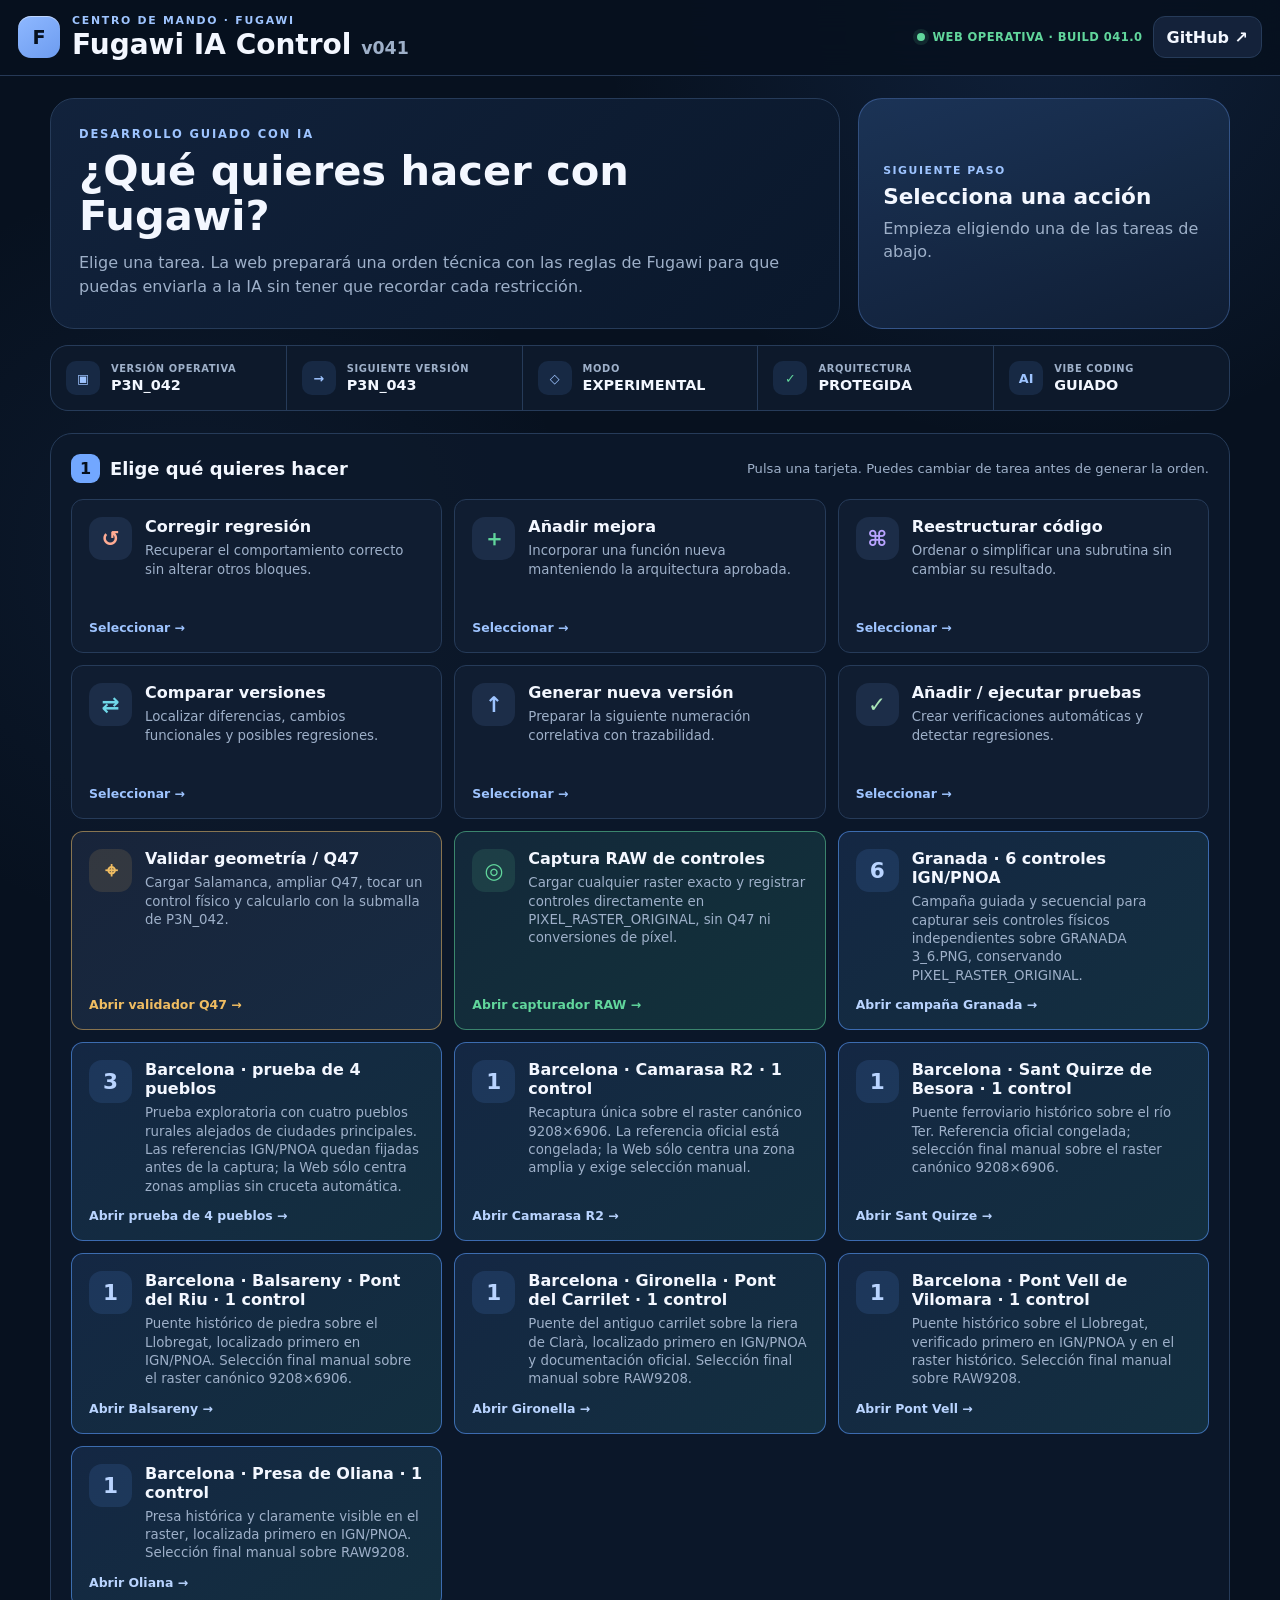
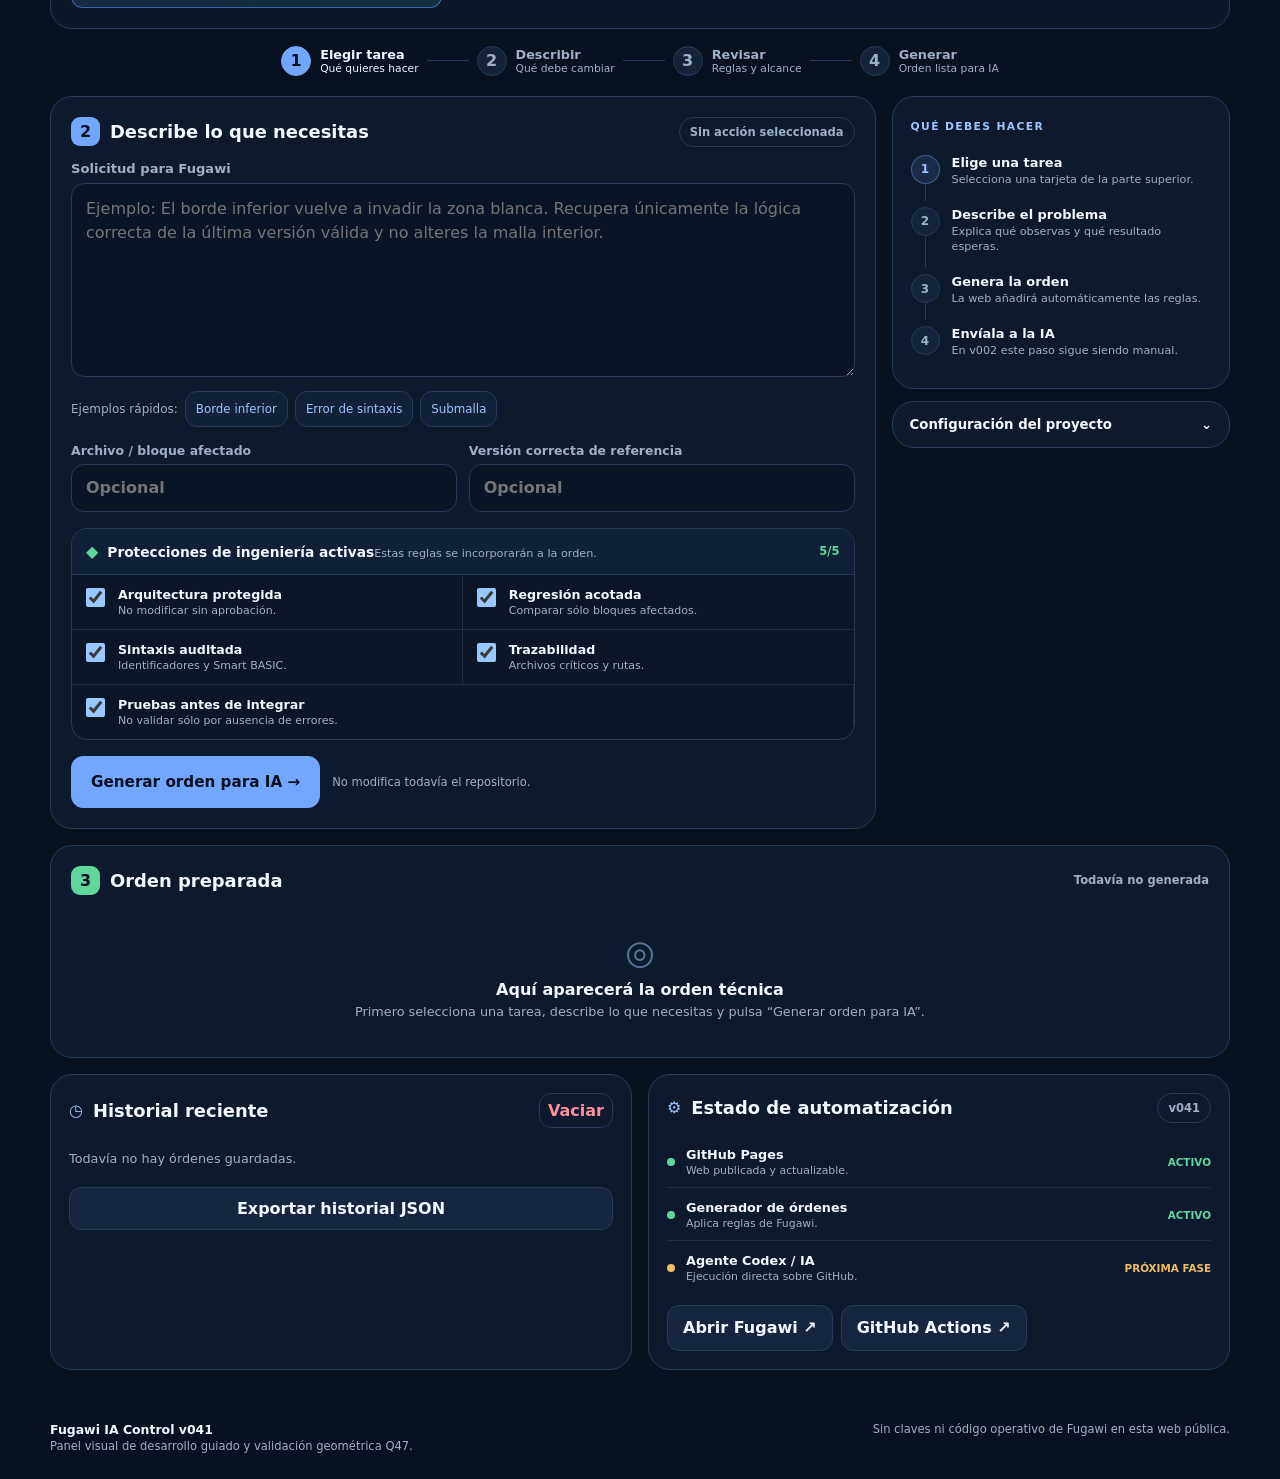
==== index.html @ 42ec63cd "Fugawi IA Control v041: añadir acceso Presa de Oliana" ====
<!doctype html>
<html lang="es">
<head>
<meta charset="utf-8">
<meta name="viewport" content="width=device-width,initial-scale=1,viewport-fit=cover">
<meta name="theme-color" content="#0b1220">
<title>Fugawi IA Control v041</title>
<link rel="manifest" href="./manifest.webmanifest">
<link rel="stylesheet" href="./styles.css?v=041">
<link rel="stylesheet" href="./q47.css?v=041">
<link rel="stylesheet" href="./raw.css?v=041">
</head>
<body>
<header class="topbar">
  <div class="brand">
    <div class="brand-mark">F</div>
    <div>
      <div class="eyebrow">CENTRO DE MANDO · FUGAWI</div>
      <h1>Fugawi IA Control <span>v041</span></h1>
    </div>
  </div>
  <div class="top-actions">
    <span class="live-dot"><i></i> WEB OPERATIVA · BUILD 041.0</span>
    <button id="openRepoTopBtn" class="icon-button" title="Abrir repositorio Fugawi">GitHub ↗</button>
  </div>
</header>

<main class="shell">
  <section class="hero">
    <div class="hero-copy">
      <p class="kicker">DESARROLLO GUIADO CON IA</p>
      <h2>¿Qué quieres hacer con Fugawi?</h2>
      <p>Elige una tarea. La web preparará una orden técnica con las reglas de Fugawi para que puedas enviarla a la IA sin tener que recordar cada restricción.</p>
    </div>
    <aside class="next-step" id="nextStepBox">
      <span class="next-label">SIGUIENTE PASO</span>
      <strong id="nextStepTitle">Selecciona una acción</strong>
      <p id="nextStepText">Empieza eligiendo una de las tareas de abajo.</p>
    </aside>
  </section>

  <section class="status-strip" aria-label="Estado del proyecto">
    <div class="status-item">
      <span class="status-icon">▣</span>
      <div><small>VERSIÓN OPERATIVA</small><strong id="statusCurrent">P3N_042</strong></div>
    </div>
    <div class="status-item">
      <span class="status-icon">→</span>
      <div><small>SIGUIENTE VERSIÓN</small><strong id="statusNext">P3N_043</strong></div>
    </div>
    <div class="status-item">
      <span class="status-icon">◇</span>
      <div><small>MODO</small><strong id="statusMode">EXPERIMENTAL</strong></div>
    </div>
    <div class="status-item">
      <span class="status-icon shield">✓</span>
      <div><small>ARQUITECTURA</small><strong>PROTEGIDA</strong></div>
    </div>
    <div class="status-item">
      <span class="status-icon">AI</span>
      <div><small>VIBE CODING</small><strong>GUIADO</strong></div>
    </div>
  </section>

  <section class="section-block">
    <div class="section-title">
      <div><span class="step-badge">1</span><h2>Elige qué quieres hacer</h2></div>
      <p>Pulsa una tarjeta. Puedes cambiar de tarea antes de generar la orden.</p>
    </div>

    <div class="action-grid" id="actionGrid">
      <button class="action-card" data-action="regression">
        <span class="action-symbol regression">↺</span>
        <span class="action-text"><strong>Corregir regresión</strong><small>Recuperar el comportamiento correcto sin alterar otros bloques.</small></span>
        <span class="action-cta">Seleccionar →</span>
      </button>

      <button class="action-card" data-action="improvement">
        <span class="action-symbol improvement">＋</span>
        <span class="action-text"><strong>Añadir mejora</strong><small>Incorporar una función nueva manteniendo la arquitectura aprobada.</small></span>
        <span class="action-cta">Seleccionar →</span>
      </button>

      <button class="action-card" data-action="refactor">
        <span class="action-symbol refactor">⌘</span>
        <span class="action-text"><strong>Reestructurar código</strong><small>Ordenar o simplificar una subrutina sin cambiar su resultado.</small></span>
        <span class="action-cta">Seleccionar →</span>
      </button>

      <button class="action-card" data-action="compare">
        <span class="action-symbol compare">⇄</span>
        <span class="action-text"><strong>Comparar versiones</strong><small>Localizar diferencias, cambios funcionales y posibles regresiones.</small></span>
        <span class="action-cta">Seleccionar →</span>
      </button>

      <button class="action-card" data-action="next">
        <span class="action-symbol next">↑</span>
        <span class="action-text"><strong>Generar nueva versión</strong><small>Preparar la siguiente numeración correlativa con trazabilidad.</small></span>
        <span class="action-cta">Seleccionar →</span>
      </button>

      <button class="action-card" data-action="tests">
        <span class="action-symbol tests">✓</span>
        <span class="action-text"><strong>Añadir / ejecutar pruebas</strong><small>Crear verificaciones automáticas y detectar regresiones.</small></span>
        <span class="action-cta">Seleccionar →</span>
      </button>

      <button class="q47-launch-card" id="q47EntryBtn" type="button">
        <span class="action-symbol">⌖</span>
        <span class="action-text"><strong>Validar geometría / Q47</strong><small>Cargar Salamanca, ampliar Q47, tocar un control físico y calcularlo con la submalla de P3N_042.</small></span>
        <span class="action-cta">Abrir validador Q47 →</span>
      </button>

      <button class="q47-launch-card raw-launch-card" id="rawEntryBtn" type="button">
        <span class="action-symbol">◎</span>
        <span class="action-text"><strong>Captura RAW de controles</strong><small>Cargar cualquier raster exacto y registrar controles directamente en PIXEL_RASTER_ORIGINAL, sin Q47 ni conversiones de píxel.</small></span>
        <span class="action-cta">Abrir capturador RAW →</span>
      </button>

      <button class="q47-launch-card raw-launch-card raw-granada-launch-card" id="rawGranadaEntryBtn" type="button">
        <span class="action-symbol">6</span>
        <span class="action-text"><strong>Granada · 6 controles IGN/PNOA</strong><small>Campaña guiada y secuencial para capturar seis controles físicos independientes sobre GRANADA 3_6.PNG, conservando PIXEL_RASTER_ORIGINAL.</small></span>
        <span class="action-cta">Abrir campaña Granada →</span>
      </button>

      <button class="q47-launch-card raw-launch-card raw-granada-launch-card" id="rawBarcelonaClearEntryBtn" type="button">
        <span class="action-symbol">3</span>
        <span class="action-text"><strong>Barcelona · prueba de 4 pueblos</strong><small>Prueba exploratoria con cuatro pueblos rurales alejados de ciudades principales. Las referencias IGN/PNOA quedan fijadas antes de la captura; la Web sólo centra zonas amplias sin cruceta automática.</small></span>
        <span class="action-cta">Abrir prueba de 4 pueblos →</span>
      </button>

      <button class="q47-launch-card raw-launch-card raw-granada-launch-card" id="rawBarcelonaCamarasaEntryBtn" type="button">
        <span class="action-symbol">1</span>
        <span class="action-text"><strong>Barcelona · Camarasa R2 · 1 control</strong><small>Recaptura única sobre el raster canónico 9208×6906. La referencia oficial está congelada; la Web sólo centra una zona amplia y exige selección manual.</small></span>
        <span class="action-cta">Abrir Camarasa R2 →</span>
      </button>

      <button class="q47-launch-card raw-launch-card raw-granada-launch-card" id="rawBarcelonaSantQuirzeEntryBtn" type="button">
        <span class="action-symbol">1</span>
        <span class="action-text"><strong>Barcelona · Sant Quirze de Besora · 1 control</strong><small>Puente ferroviario histórico sobre el río Ter. Referencia oficial congelada; selección final manual sobre el raster canónico 9208×6906.</small></span>
        <span class="action-cta">Abrir Sant Quirze →</span>
      </button>

      <button class="q47-launch-card raw-launch-card raw-granada-launch-card" id="rawBarcelonaBalsarenyEntryBtn" type="button">
        <span class="action-symbol">1</span>
        <span class="action-text"><strong>Barcelona · Balsareny · Pont del Riu · 1 control</strong><small>Puente histórico de piedra sobre el Llobregat, localizado primero en IGN/PNOA. Selección final manual sobre el raster canónico 9208×6906.</small></span>
        <span class="action-cta">Abrir Balsareny →</span>
      </button>

      <button class="q47-launch-card raw-launch-card raw-granada-launch-card" id="rawBarcelonaGironellaEntryBtn" type="button">
        <span class="action-symbol">1</span>
        <span class="action-text"><strong>Barcelona · Gironella · Pont del Carrilet · 1 control</strong><small>Puente del antiguo carrilet sobre la riera de Clarà, localizado primero en IGN/PNOA y documentación oficial. Selección final manual sobre RAW9208.</small></span>
        <span class="action-cta">Abrir Gironella →</span>
      </button>

      <button class="q47-launch-card raw-launch-card raw-granada-launch-card" id="rawBarcelonaVilomaraEntryBtn" type="button">
        <span class="action-symbol">1</span>
        <span class="action-text"><strong>Barcelona · Pont Vell de Vilomara · 1 control</strong><small>Puente histórico sobre el Llobregat, verificado primero en IGN/PNOA y en el raster histórico. Selección final manual sobre RAW9208.</small></span>
        <span class="action-cta">Abrir Pont Vell →</span>
      </button>

      <button class="q47-launch-card raw-launch-card raw-granada-launch-card" id="rawBarcelonaOlianaEntryBtn" type="button">
        <span class="action-symbol">1</span>
        <span class="action-text"><strong>Barcelona · Presa de Oliana · 1 control</strong><small>Presa histórica y claramente visible en el raster, localizada primero en IGN/PNOA. Selección final manual sobre RAW9208.</small></span>
        <span class="action-cta">Abrir Oliana →</span>
      </button>
    </div>
  </section>


  <section class="section-block q47-validator" id="q47Validator" hidden>
    <div class="section-title">
      <div><span class="step-badge">Q47</span><h2>Validar geometría / Q47</h2></div>
      <div class="q47-head-actions">
        <span class="q47-badge" id="q47RuntimeBadge">AUTOTEST Q47</span>
        <button id="q47CloseBtn" class="secondary" type="button">Cerrar</button>
      </div>
    </div>

    <div class="q47-toolbar">
      <label class="q47-file">Seleccionar 4-5 SALAMANCA.PNG
        <input id="q47RasterInput" type="file" accept="image/*,.png,.PNG">
      </label>
      <button id="q47AddExclusionBtn" class="secondary" type="button">Añadir zona excluida</button>
      <button id="q47UndoZoneBtn" class="secondary" type="button">Deshacer zona</button>
      <button id="q47ClearZonesBtn" class="secondary" type="button">Limpiar zonas</button>
      <button id="q47NewTestBtn" class="secondary q47-new-test" type="button">Nueva prueba Q47</button>
      <span class="q47-raster-meta" id="q47RasterMeta">Raster no cargado · el archivo permanece en este iPad</span>
      <span class="q47-legend"><i></i> zona oscurecida = fuera de Q47</span>
    </div>

    <div class="q47-layout">
      <div class="q47-map-card">
        <canvas id="q47Canvas" width="1100" height="900"></canvas>
        <div class="q47-map-hint" id="q47MapHint"><div><strong>Selecciona el raster Salamanca</strong><span>La Web recortará automáticamente Q47 y dibujará sus cuatro subcuadriláteros sin subir el PNG al repositorio.</span></div></div>
      </div>

      <aside class="q47-inspector">
        <div class="q47-message" id="q47Message">Autotest preparado. Selecciona el raster para comenzar.</div>

        <div class="q47-metrics">
          <div><small>PIX X</small><strong id="q47RawX">—</strong></div>
          <div><small>PIX Y</small><strong id="q47RawY">—</strong></div>
          <div><small>SUBCUAD</small><strong id="q47Subquad">—</strong></div>
          <div><small>U / V</small><strong id="q47UV">—</strong></div>
          <div><small>LAT CALC</small><strong id="q47Lat">—</strong></div>
          <div><small>LON CALC</small><strong id="q47Lon">—</strong></div>
          <div><small>E CALC ETRS89</small><strong id="q47CalcE">—</strong></div>
          <div><small>N CALC ETRS89</small><strong id="q47CalcN">—</strong></div>
          <div><small>RESIDUAL</small><strong id="q47Residual">—</strong></div>
          <div><small>BASE</small><strong>P3N_042 · intacta</strong></div>
        </div>

        <div class="q47-cert-card">
          <div class="q47-cert-head">
            <span>CONTROL HISTÓRICO CERTIFICADO</span>
            <strong>VG La Carolina 45367</strong>
          </div>
          <div class="q47-cert-grid">
            <small>Píxel <b>9893.92 / 4693.69</b></small>
            <small>Residual Q47 <b id="q47CertResidual">—</b></small>
            <small>ΔE <b id="q47CertDeltaE">—</b></small>
            <small>ΔN <b id="q47CertDeltaN">—</b></small>
          </div>
          <small id="q47TapVsCert">Toca el mapa para comparar tu selección con este control.</small>
        </div>

        <div class="q47-form">
          <label>Nombre del objeto físico
            <input id="q47ControlName" placeholder="Ej.: puente, cruce carretera-ferrocarril…">
          </label>
          <div class="q47-reference-state">
            <span>REFERENCIA INDEPENDIENTE</span>
            <strong id="q47ReferenceState">PENDIENTE · IGN/PNOA</strong>
            <small>No necesitas conocer coordenadas. El punto puede registrarse primero como candidato pendiente.</small>
          </div>
          <details class="q47-advanced">
            <summary>Referencia oficial avanzada · sólo si ya está certificada</summary>
            <div class="q47-form-grid">
              <label>E oficial ETRS89 / UTM30
                <input id="q47RefE" inputmode="decimal" placeholder="m">
              </label>
              <label>N oficial ETRS89 / UTM30
                <input id="q47RefN" inputmode="decimal" placeholder="m">
              </label>
              <label>Lat oficial
                <input id="q47RefLat" inputmode="decimal" placeholder="grados">
              </label>
              <label>Lon oficial
                <input id="q47RefLon" inputmode="decimal" placeholder="grados">
              </label>
            </div>
          </details>
          <p class="q47-note">La coordenada calculada por Q47 nunca se usa como referencia independiente. Sin IGN/PNOA el control queda PENDIENTE y no se calcula un residual ficticio.</p>
          <div class="q47-register-bar">
            <button id="q47RegisterBtn" class="primary" type="button">Registrar candidato Q47</button>
            <button id="q47ExportBtn" class="secondary" type="button">Exportar traza .txt</button>
          </div>
        </div>
      </aside>
    </div>

    <div class="q47-zone-bar">
      <strong>Zonas excluidas:</strong>
      <div class="q47-zone-list" id="q47ZoneList"></div>
    </div>

    <div class="q47-log">
      <div class="q47-log-head">
        <h3>Controles Q47 registrados</h3>
        <div><button id="q47ClearControlsBtn" class="text-button danger" type="button">Vaciar controles</button></div>
      </div>
      <div class="q47-table-wrap">
        <table class="q47-table">
          <thead><tr><th>Control</th><th>Píxel X/Y</th><th>Subcuad</th><th>E/N calculada</th><th>Estado</th><th>Residual</th></tr></thead>
          <tbody id="q47ControlRows"></tbody>
        </table>
      </div>
      <p class="q47-privacy">El raster se procesa localmente en el navegador. La v010 no modifica <strong>P3N_042</strong> ni incorpora automáticamente ningún control a Fugawi.</p>
    </div>
  </section>


  <section class="section-block q47-validator raw-validator" id="rawValidator" hidden>
    <div class="section-title">
      <div><span class="step-badge">RAW</span><h2>Captura RAW de controles</h2></div>
      <div class="q47-head-actions">
        <span class="q47-badge" id="rawRuntimeBadge">RAW · SIN TRANSFORMACIÓN</span>
        <button id="rawCloseBtn" class="secondary" type="button">Cerrar</button>
      </div>
    </div>

    <div class="q47-toolbar">
      <label class="q47-file">Seleccionar raster exacto
        <input id="rawRasterInput" type="file" accept="image/*,.png,.PNG,.jpg,.JPG,.jpeg,.JPEG">
      </label>
      <button id="rawZoom1Btn" class="secondary raw-zoom-btn active" type="button">Ajustar 1×</button>
      <button id="rawZoom2Btn" class="secondary raw-zoom-btn" type="button">Precisión 2×</button>
      <button id="rawZoom4Btn" class="secondary raw-zoom-btn" type="button">Precisión 4×</button>
      <span class="raw-gesture-hint">1 dedo = mover · 2 dedos = zoom · toque = seleccionar</span>
      <button id="rawNewSessionBtn" class="secondary q47-new-test" type="button">Nueva sesión RAW</button>
      <button id="rawGranadaCampaignBtn" class="secondary raw-campaign-start" type="button">Campaña Granada 6 puntos</button>
      <button id="rawBarcelonaClearCampaignBtn" class="secondary raw-campaign-start" type="button">Barcelona · prueba de 4 pueblos</button>
      <button id="rawBarcelonaCamarasaCampaignBtn" class="secondary raw-campaign-start" type="button">Barcelona · Camarasa R2 · 1 punto</button>
      <button id="rawBarcelonaSantQuirzeCampaignBtn" class="secondary raw-campaign-start" type="button">Barcelona · Sant Quirze · 1 punto</button>
      <button id="rawBarcelonaBalsarenyCampaignBtn" class="secondary raw-campaign-start" type="button">Barcelona · Balsareny · 1 punto</button>
      <button id="rawBarcelonaGironellaCampaignBtn" class="secondary raw-campaign-start" type="button">Barcelona · Gironella · 1 punto</button>
      <button id="rawBarcelonaVilomaraCampaignBtn" class="secondary raw-campaign-start" type="button">Barcelona · Pont Vell · 1 punto</button>
      <button id="rawBarcelonaOlianaCampaignBtn" class="secondary raw-campaign-start" type="button">Barcelona · Oliana · 1 punto</button>
      <span class="q47-raster-meta" id="rawRasterMeta">Raster no cargado · el archivo permanece en este iPad</span>
      <span class="q47-legend"><i></i> cruceta roja = píxel RAW seleccionado</span>
    </div>

    <div class="raw-quick-nudge" id="rawQuickNudge" aria-label="Ajuste rápido de cruceta">
      <strong>AJUSTE RÁPIDO ±1 px</strong>
      <div class="raw-quick-nudge-pad">
        <button id="rawQuickUpBtn" class="secondary up" type="button" title="1 píxel arriba">↑</button>
        <button id="rawQuickLeftBtn" class="secondary left" type="button" title="1 píxel izquierda">←</button>
        <button id="rawQuickDownBtn" class="secondary down" type="button" title="1 píxel abajo">↓</button>
        <button id="rawQuickRightBtn" class="secondary right" type="button" title="1 píxel derecha">→</button>
      </div>
      <button id="rawQuickAcceptBtn" class="primary raw-quick-accept" type="button">Aceptar posición seleccionada</button>
      <small>Ajusta la cruceta y pulsa «Aceptar posición seleccionada». No hace falta bajar hasta el formulario.</small>
    </div>

    <div class="raw-campaign-card raw-campaign-top" id="rawGranadaCampaign" hidden>
      <div class="raw-campaign-head">
        <div>
          <span>REFERENCIAS EXTERNAS CONGELADAS · ELIGE 1 O 2</span>
          <strong id="rawCampaignTitle">Campaña RAW</strong>
        </div>
        <div class="raw-campaign-progress">
          <small>CAPTURADOS</small>
          <strong id="rawCampaignProgress">0 / 3</strong>
        </div>
      </div>
      <div class="raw-campaign-raster pending" id="rawCampaignRasterState">
        Selecciona una campaña y carga su raster exacto.
      </div>
      <div class="raw-campaign-targets" id="rawCampaignTargets"></div>
      <div class="raw-campaign-current" id="rawCampaignCurrent" hidden>
        <small id="rawCampaignCurrentId">—</small>
        <strong id="rawCampaignCurrentText">—</strong>
        <button id="rawCampaignGoZoneBtn" class="secondary raw-go-zone-current" type="button">Ir al punto guía</button>
      </div>
      <p class="q47-note" id="rawCampaignNote">Selecciona 1 o 2. La Web centra una zona amplia, pero no coloca la cruceta: el punto final debe seleccionarse manualmente.</p>
      <div class="raw-campaign-export-bar">
        <button id="rawCampaignExportBtn" class="primary raw-campaign-export" type="button" disabled>
          COMPLETA LOS 3 PUNTOS PARA EXPORTAR
        </button>
        <small id="rawCampaignExportHint">Cuando marque 3 / 3, pulsa aquí para guardar el resultado .txt.</small>
      </div>
      <button id="rawCampaignExitBtn" class="secondary full small" type="button">Salir de campaña y volver a RAW genérico</button>
    </div>

    <div class="q47-layout">
      <div class="q47-map-card raw-map-card">
        <div class="raw-viewport" id="rawViewport">
          <div class="raw-stage" id="rawStage">
            <img id="rawImage" alt="Raster local para captura RAW" draggable="false">
            <div class="raw-crosshair" id="rawCrosshair" hidden></div>
          </div>
        </div>
        <div class="q47-map-hint" id="rawMapHint">
          <div><strong>Selecciona el raster exacto</strong><span>La imagen se procesa localmente. El capturador utiliza directamente sus dimensiones naturales y no aplica Q47, reescalado cartográfico ni transformación de píxel.</span></div>
        </div>
      </div>

      <aside class="q47-inspector raw-inspector">
        <div class="raw-nudge-dock" id="rawNudgeDock" hidden aria-label="Ampliación local y ajuste fino">
          <div class="raw-dock-head">
            <span>CONTEXTO DE BÚSQUEDA</span>
            <strong>120 × 90 px RAW</strong>
          </div>
          <canvas id="rawContext" width="360" height="270"></canvas>
          <div class="raw-dock-head raw-dock-subhead">
            <span>AMPLIACIÓN LOCAL</span>
            <strong>40 × 40 px RAW</strong>
          </div>
          <canvas id="rawLoupe" width="260" height="260"></canvas>
          <div class="raw-dock-adjust-label">AJUSTE ±1 px</div>
          <div class="raw-nudge raw-nudge-map">
            <button id="rawUpBtn" class="secondary up" type="button" title="1 píxel arriba">↑</button>
            <button id="rawLeftBtn" class="secondary left" type="button" title="1 píxel izquierda">←</button>
            <button id="rawDownBtn" class="secondary down" type="button" title="1 píxel abajo">↓</button>
            <button id="rawRightBtn" class="secondary right" type="button" title="1 píxel derecha">→</button>
          </div>
          <p class="raw-dock-note">La lupa y las flechas permanecen junto al mapa, pero fuera de su superficie útil.</p>
        </div>

        <div class="q47-message" id="rawMessage">Selecciona el raster exacto para comenzar.</div>

        <div class="q47-metrics">
          <div><small>PIX X RAW</small><strong id="rawX">—</strong></div>
          <div><small>PIX Y RAW</small><strong id="rawY">—</strong></div>
          <div><small>ANCHO RAW</small><strong id="rawWidth">—</strong></div>
          <div><small>ALTO RAW</small><strong id="rawHeight">—</strong></div>
          <div><small>DOMINIO</small><strong id="rawDomain">—</strong></div>
          <div><small>ZOOM VISUAL</small><strong id="rawZoom">—</strong></div>
          <div><small>SHA-256</small><strong id="rawHash">—</strong></div>
          <div><small>TRANSFORMACIÓN</small><strong>0 · ninguna</strong></div>
        </div>

        <div class="raw-domain-note">
          El raster admite desplazamiento con un dedo y zoom continuo con dos dedos. Un toque breve selecciona el píxel RAW; las flechas corrigen después ±1 píxel.
        </div>

        <div class="q47-form raw-form">
          <label>Nombre del objeto físico
            <input id="rawControlName" placeholder="Ej.: puente A-92 sobre río…">
          </label>
          <label class="raw-type-label">Tipo de control
            <select id="rawControlType">
              <option value="CRUCE_CARRETERA_FERROCARRIL">Cruce carretera-ferrocarril</option>
              <option value="BIFURCACION_FERROVIARIA">Bifurcación ferroviaria</option>
              <option value="PUENTE">Puente</option>
              <option value="INTERSECCION_VIARIA">Intersección viaria inequívoca</option>
              <option value="CRUCE_HIDROGRAFICO">Cruce hidrográfico</option>
              <option value="CONFLUENCIA">Confluencia</option>
              <option value="PRESA">Presa</option>
              <option value="OTRO_INEQUIVOCO">Otro objeto inequívoco</option>
            </select>
          </label>
          <label>Notas opcionales
            <textarea id="rawControlNotes" placeholder="Identificación o referencia visual; no introducir aquí coordenadas calculadas."></textarea>
          </label>
          <p class="raw-domain-note">Este módulo sólo captura píxel RAW. No calcula E/N, latitud/longitud ni residual y no modifica la malla. La referencia IGN/PNOA se contrasta después de forma independiente.</p>
          <div class="q47-register-bar">
            <button id="rawRegisterBtn" class="primary" type="button">Registrar control RAW</button>
            <button id="rawExportBtn" class="secondary" type="button">Exportar traza .txt</button>
          </div>
        </div>
      </aside>
    </div>

    <div class="q47-log">
      <div class="q47-log-head">
        <h3>Controles RAW del raster actual</h3>
        <div><button id="rawClearControlsBtn" class="text-button danger" type="button">Vaciar controles</button></div>
      </div>
      <div class="q47-table-wrap">
        <table class="q47-table">
          <thead><tr><th>ID</th><th>Control</th><th>Tipo</th><th>Píxel RAW X/Y</th><th>Estado</th></tr></thead>
          <tbody id="rawControlRows"></tbody>
        </table>
      </div>
      <p class="q47-privacy">El raster permanece local en el navegador. La v041 rehace el flujo de aceptación de los cuatro pueblos, reinicia la campaña como V002 y muestra cualquier error de registro en pantalla.</p>
    </div>
  </section>

  <section class="workflow">
    <div class="workflow-step active" id="flow1"><span>1</span><div><strong>Elegir tarea</strong><small>Qué quieres hacer</small></div></div>
    <div class="workflow-line"></div>
    <div class="workflow-step" id="flow2"><span>2</span><div><strong>Describir</strong><small>Qué debe cambiar</small></div></div>
    <div class="workflow-line"></div>
    <div class="workflow-step" id="flow3"><span>3</span><div><strong>Revisar</strong><small>Reglas y alcance</small></div></div>
    <div class="workflow-line"></div>
    <div class="workflow-step" id="flow4"><span>4</span><div><strong>Generar</strong><small>Orden lista para IA</small></div></div>
  </section>

  <section class="workbench" id="workbench">
    <div class="main-panel">
      <div class="section-title compact">
        <div><span class="step-badge">2</span><h2>Describe lo que necesitas</h2></div>
        <span id="selectedActionPill" class="selected-pill">Sin acción seleccionada</span>
      </div>

      <label class="task-label" for="taskText">Solicitud para Fugawi</label>
      <textarea id="taskText" rows="7" placeholder="Ejemplo: El borde inferior vuelve a invadir la zona blanca. Recupera únicamente la lógica correcta de la última versión válida y no alteres la malla interior."></textarea>

      <div class="examples">
        <span>Ejemplos rápidos:</span>
        <button type="button" data-example="border">Borde inferior</button>
        <button type="button" data-example="syntax">Error de sintaxis</button>
        <button type="button" data-example="grid">Submalla</button>
      </div>

      <div class="optional-grid">
        <label>Archivo / bloque afectado
          <input id="targetScope" placeholder="Opcional">
        </label>
        <label>Versión correcta de referencia
          <input id="referenceVersion" placeholder="Opcional">
        </label>
      </div>

      <div class="guard-panel">
        <div class="guard-head">
          <div>
            <span class="guard-icon">◆</span>
            <span><strong>Protecciones de ingeniería activas</strong><small>Estas reglas se incorporarán a la orden.</small></span>
          </div>
          <span class="guard-count" id="guardCount">5/5</span>
        </div>
        <div class="guard-grid">
          <label class="check"><input id="chkArchitecture" type="checkbox" checked><span><strong>Arquitectura protegida</strong><small>No modificar sin aprobación.</small></span></label>
          <label class="check"><input id="chkRegression" type="checkbox" checked><span><strong>Regresión acotada</strong><small>Comparar sólo bloques afectados.</small></span></label>
          <label class="check"><input id="chkSyntax" type="checkbox" checked><span><strong>Sintaxis auditada</strong><small>Identificadores y Smart BASIC.</small></span></label>
          <label class="check"><input id="chkTrace" type="checkbox" checked><span><strong>Trazabilidad</strong><small>Archivos críticos y rutas.</small></span></label>
          <label class="check"><input id="chkTests" type="checkbox" checked><span><strong>Pruebas antes de integrar</strong><small>No validar sólo por ausencia de errores.</small></span></label>
        </div>
      </div>

      <div class="primary-actions">
        <button id="buildBtn" class="primary large">Generar orden para IA <span>→</span></button>
        <span class="helper">No modifica todavía el repositorio.</span>
      </div>
    </div>

    <aside class="side-panel">
      <div class="guide-card">
        <span class="guide-tag">QUÉ DEBES HACER</span>
        <ol id="guideList">
          <li class="done"><span>1</span><p><strong>Elige una tarea</strong><small>Selecciona una tarjeta de la parte superior.</small></p></li>
          <li><span>2</span><p><strong>Describe el problema</strong><small>Explica qué observas y qué resultado esperas.</small></p></li>
          <li><span>3</span><p><strong>Genera la orden</strong><small>La web añadirá automáticamente las reglas.</small></p></li>
          <li><span>4</span><p><strong>Envíala a la IA</strong><small>En v002 este paso sigue siendo manual.</small></p></li>
        </ol>
      </div>

      <details class="settings-card">
        <summary>Configuración del proyecto <span>⌄</span></summary>
        <div class="settings-body">
          <label>Propietario GitHub<input id="repoOwner" value="p92md87"></label>
          <label>Repositorio privado<input id="repoName" value="Fugawi"></label>
          <label>Rama base<input id="baseBranch" value="main"></label>
          <label>Modo
            <select id="workMode">
              <option value="analysis">ANÁLISIS · sin cambios</option>
              <option value="experimental" selected>EXPERIMENTAL · sin integrar</option>
              <option value="operational">OPERATIVO · requiere aprobación</option>
            </select>
          </label>
          <label>Versión operativa<input id="currentVersion" value="Fugawi_P3N_042_Q47_auditoria_runtime_fix.txt"></label>
          <label>Última certificada<input id="certifiedVersion" value="Fugawi_P3N_039_Salamanca_perimetro_estable.txt"></label>
          <button id="saveConfigBtn" class="secondary full">Guardar configuración</button>
        </div>
      </details>
    </aside>
  </section>

  <section class="result-card" id="resultCard">
    <div class="section-title compact">
      <div><span class="step-badge success">3</span><h2>Orden preparada</h2></div>
      <span id="statusText" class="result-status">Todavía no generada</span>
    </div>
    <div class="empty-result" id="emptyResult">
      <span>◎</span>
      <strong>Aquí aparecerá la orden técnica</strong>
      <p>Primero selecciona una tarea, describe lo que necesitas y pulsa “Generar orden para IA”.</p>
    </div>
    <pre id="generatedTask" class="output hidden"></pre>
    <div class="result-actions hidden" id="resultActions">
      <button id="shareBtn" class="primary">Compartir / enviar</button>
      <button id="copyBtn" class="secondary">Copiar</button>
      <button id="openChatGPTBtn" class="secondary">Abrir ChatGPT ↗</button>
      <button id="saveTaskBtn" class="secondary">Guardar historial</button>
      <button id="exportTaskBtn" class="secondary">Exportar .txt</button>
    </div>
  </section>

  <section class="lower-grid">
    <div class="card-simple">
      <div class="section-title compact">
        <div><span class="mini-icon">◷</span><h2>Historial reciente</h2></div>
        <button id="clearHistoryBtn" class="text-button danger">Vaciar</button>
      </div>
      <div id="history" class="history empty">Todavía no hay órdenes guardadas.</div>
      <button id="exportHistoryBtn" class="secondary full small">Exportar historial JSON</button>
    </div>

    <div class="card-simple">
      <div class="section-title compact">
        <div><span class="mini-icon">⚙</span><h2>Estado de automatización</h2></div>
        <span class="phase-pill">v041</span>
      </div>
      <div class="automation-list">
        <div><span class="auto-dot ok"></span><p><strong>GitHub Pages</strong><small>Web publicada y actualizable.</small></p><b>ACTIVO</b></div>
        <div><span class="auto-dot ok"></span><p><strong>Generador de órdenes</strong><small>Aplica reglas de Fugawi.</small></p><b>ACTIVO</b></div>
        <div><span class="auto-dot pending"></span><p><strong>Agente Codex / IA</strong><small>Ejecución directa sobre GitHub.</small></p><b>PRÓXIMA FASE</b></div>
      </div>
      <div class="repo-links">
        <button id="openRepoBtn" class="secondary">Abrir Fugawi ↗</button>
        <button id="openActionsBtn" class="secondary">GitHub Actions ↗</button>
      </div>
    </div>
  </section>
</main>

<footer>
  <div><strong>Fugawi IA Control v041</strong><span>Panel visual de desarrollo guiado y validación geométrica Q47.</span></div>
  <span>Sin claves ni código operativo de Fugawi en esta web pública.</span>
</footer>
<script src="./app.js?v=041"></script>
<script src="./q47.js?v=041"></script>
<script src="./raw.js?v=041"></script>
</body>
</html>
---- styles.css ----
:root{
  color-scheme:dark;
  --bg:#07111f;
  --bg2:#0b1628;
  --panel:#101c30;
  --panel2:#15233a;
  --panel3:#0d192b;
  --line:#263b59;
  --line2:#344c6f;
  --text:#f3f7ff;
  --muted:#9eb0c9;
  --accent:#72a7ff;
  --accent2:#9ec4ff;
  --good:#61d69c;
  --warn:#f0bd62;
  --danger:#ff8f9a;
  --violet:#b9a4ff;
  --cyan:#70d8e8;
  --radius:20px;
  font-family:Inter,ui-sans-serif,system-ui,-apple-system,BlinkMacSystemFont,"Segoe UI",sans-serif
}
*{box-sizing:border-box}
html{-webkit-text-size-adjust:100%;scroll-behavior:smooth}
body{
  margin:0;
  min-height:100vh;
  color:var(--text);
  background:
    radial-gradient(circle at 82% 0%,rgba(65,122,216,.15),transparent 28rem),
    radial-gradient(circle at 15% 18%,rgba(64,104,172,.10),transparent 24rem),
    var(--bg)
}
button,input,textarea,select{font:inherit}
button{touch-action:manipulation}
button,input,textarea,select,summary{outline:none}
button:focus-visible,input:focus-visible,textarea:focus-visible,select:focus-visible,summary:focus-visible{
  box-shadow:0 0 0 3px rgba(114,167,255,.28)
}
.topbar{
  position:sticky;top:0;z-index:30;
  display:flex;justify-content:space-between;align-items:center;gap:16px;
  padding:calc(14px + env(safe-area-inset-top)) max(18px,env(safe-area-inset-right)) 14px max(18px,env(safe-area-inset-left));
  background:rgba(7,17,31,.92);backdrop-filter:blur(18px);
  border-bottom:1px solid rgba(52,76,111,.7)
}
.brand{display:flex;align-items:center;gap:12px;min-width:0}
.brand-mark{
  width:42px;height:42px;border-radius:13px;display:grid;place-items:center;
  font-weight:900;font-size:1.2rem;color:#07111f;background:linear-gradient(145deg,#8eb8ff,#6d9cf0);
  box-shadow:inset 0 1px rgba(255,255,255,.45)
}
.eyebrow{font-size:.68rem;letter-spacing:.16em;color:var(--accent2);font-weight:850}
h1{margin:3px 0 0;font-size:clamp(1.2rem,2.7vw,1.75rem);line-height:1.1}
h1 span{font-size:.62em;color:var(--muted);font-weight:750}
.top-actions{display:flex;align-items:center;gap:10px}
.live-dot{display:flex;align-items:center;gap:7px;color:var(--good);font-size:.72rem;font-weight:850;letter-spacing:.04em}
.live-dot i{width:8px;height:8px;border-radius:50%;background:var(--good);box-shadow:0 0 0 4px rgba(97,214,156,.12)}
.icon-button,.secondary,.primary,.text-button,.action-card,.examples button{
  border:1px solid var(--line);border-radius:12px;cursor:pointer
}
.icon-button{min-height:42px;padding:9px 13px;background:#14223a;color:var(--text);font-weight:760}
.shell{width:min(1180px,calc(100% - 28px));margin:22px auto 52px}
.hero{
  display:grid;grid-template-columns:minmax(0,1.7fr) minmax(260px,.8fr);
  gap:18px;align-items:stretch;margin-bottom:16px
}
.hero-copy{
  padding:28px;border:1px solid var(--line);border-radius:24px;
  background:linear-gradient(135deg,rgba(18,35,60,.98),rgba(10,24,43,.98))
}
.hero-copy .kicker{margin:0 0 8px;color:var(--accent2);font-size:.72rem;font-weight:900;letter-spacing:.16em}
.hero-copy h2{margin:0;font-size:clamp(1.65rem,4vw,2.6rem);line-height:1.08}
.hero-copy p:last-child{margin:12px 0 0;color:var(--muted);font-size:1rem;line-height:1.55;max-width:760px}
.next-step{
  border:1px solid rgba(114,167,255,.3);border-radius:24px;padding:24px;
  background:linear-gradient(160deg,rgba(28,52,88,.96),rgba(16,31,53,.96));
  display:flex;flex-direction:column;justify-content:center
}
.next-label{font-size:.68rem;letter-spacing:.14em;color:var(--accent2);font-weight:900}
.next-step strong{font-size:1.35rem;margin-top:7px}
.next-step p{color:var(--muted);line-height:1.45;margin:8px 0 0}
.status-strip{
  display:grid;grid-template-columns:repeat(5,minmax(0,1fr));gap:1px;
  border:1px solid var(--line);border-radius:18px;overflow:hidden;background:var(--line);margin-bottom:22px
}
.status-item{background:#0d192b;padding:15px;display:flex;align-items:center;gap:11px;min-width:0}
.status-icon{
  width:34px;height:34px;display:grid;place-items:center;border-radius:10px;flex:0 0 auto;
  background:#172944;color:var(--accent2);font-weight:900;font-size:.8rem
}
.status-icon.shield{color:var(--good)}
.status-item div{display:grid;gap:3px;min-width:0}
.status-item small{color:var(--muted);font-size:.62rem;letter-spacing:.06em;font-weight:750}
.status-item strong{font-size:.9rem;white-space:nowrap;overflow:hidden;text-overflow:ellipsis}
.section-block,.result-card,.card-simple,.main-panel,.side-panel{min-width:0}
.section-block{
  border:1px solid var(--line);border-radius:22px;padding:20px;
  background:rgba(13,25,43,.82);margin-bottom:16px
}
.section-title{display:flex;justify-content:space-between;align-items:center;gap:14px;margin-bottom:16px}
.section-title>div{display:flex;align-items:center;gap:10px;min-width:0}
.section-title h2{margin:0;font-size:1.12rem}
.section-title p{margin:0;color:var(--muted);font-size:.82rem;text-align:right}
.section-title.compact{margin-bottom:14px}
.step-badge{
  width:29px;height:29px;border-radius:9px;display:grid;place-items:center;
  background:var(--accent);color:#06101e;font-weight:900;flex:0 0 auto
}
.step-badge.success{background:var(--good)}
.action-grid{display:grid;grid-template-columns:repeat(3,minmax(0,1fr));gap:12px}
.action-card{
  min-height:154px;padding:17px;text-align:left;background:#101d31;color:var(--text);
  display:grid;grid-template-columns:auto 1fr;grid-template-rows:1fr auto;column-gap:13px;row-gap:12px;
  transition:border-color .18s,background .18s,transform .18s
}
.action-card.selected{border-color:var(--accent);background:#142746;box-shadow:inset 0 0 0 1px rgba(114,167,255,.25)}
.action-symbol{
  width:43px;height:43px;border-radius:13px;display:grid;place-items:center;font-size:1.35rem;font-weight:900;
  background:#1c2d48;color:var(--accent2)
}
.action-symbol.regression{color:#ffab93}.action-symbol.improvement{color:var(--good)}
.action-symbol.refactor{color:var(--violet)}.action-symbol.compare{color:var(--cyan)}
.action-symbol.next{color:var(--accent2)}.action-symbol.tests{color:#a9e5b8}
.action-text{display:grid;gap:6px;align-content:start;min-width:0}
.action-text strong{font-size:1rem}.action-text small{color:var(--muted);line-height:1.38}
.action-cta{grid-column:1/-1;color:var(--accent2);font-size:.78rem;font-weight:850}
.workflow{
  display:flex;align-items:center;justify-content:center;gap:8px;margin:17px auto 20px;
  padding:0 10px
}
.workflow-step{display:flex;align-items:center;gap:9px;color:var(--muted);min-width:0}
.workflow-step>span{
  width:30px;height:30px;border-radius:50%;display:grid;place-items:center;
  background:#14233a;border:1px solid var(--line);font-weight:850;flex:0 0 auto
}
.workflow-step div{display:grid}
.workflow-step strong{font-size:.8rem}.workflow-step small{font-size:.67rem}
.workflow-step.active{color:var(--text)}
.workflow-step.active>span{background:var(--accent);color:#07111f;border-color:var(--accent)}
.workflow-step.done>span{background:rgba(97,214,156,.16);color:var(--good);border-color:rgba(97,214,156,.35)}
.workflow-line{height:1px;width:42px;background:var(--line)}
.workbench{display:grid;grid-template-columns:minmax(0,2fr) minmax(270px,.82fr);gap:16px;margin-bottom:16px}
.main-panel,.guide-card,.settings-card,.result-card,.card-simple{
  border:1px solid var(--line);border-radius:22px;background:rgba(14,27,47,.92)
}
.main-panel{padding:20px}
.selected-pill,.phase-pill{
  border:1px solid var(--line);border-radius:999px;padding:7px 10px;
  color:var(--muted);font-size:.72rem;font-weight:800;white-space:nowrap
}
.selected-pill.active{border-color:rgba(114,167,255,.42);color:var(--accent2);background:rgba(114,167,255,.08)}
.task-label{display:block;color:var(--muted);font-size:.82rem;font-weight:750;margin-bottom:7px}
textarea,input,select{
  width:100%;border:1px solid var(--line);border-radius:13px;background:#091525;color:var(--text);
  padding:13px 14px;min-height:48px;font-size:16px
}
textarea{resize:vertical;min-height:156px;line-height:1.48}
textarea:focus,input:focus,select:focus{border-color:var(--accent)}
.examples{display:flex;align-items:center;gap:7px;flex-wrap:wrap;margin:10px 0 16px}
.examples span{color:var(--muted);font-size:.75rem}
.examples button{min-height:36px;padding:7px 10px;background:#12213a;color:var(--accent2);font-size:.74rem}
.optional-grid{display:grid;grid-template-columns:1fr 1fr;gap:12px}
.optional-grid label,.settings-body label{display:grid;gap:6px;color:var(--muted);font-size:.78rem;font-weight:700}
.guard-panel{margin-top:16px;border:1px solid var(--line);border-radius:16px;overflow:hidden;background:#0b1728}
.guard-head{
  display:flex;justify-content:space-between;align-items:center;gap:10px;padding:13px 14px;
  border-bottom:1px solid var(--line);background:#112039
}
.guard-head>div{display:flex;align-items:center;gap:9px}
.guard-head span span{display:grid}
.guard-head strong{font-size:.86rem}.guard-head small{color:var(--muted);font-size:.7rem}
.guard-icon{color:var(--good)}
.guard-count{font-size:.72rem;color:var(--good);font-weight:900}
.guard-grid{display:grid;grid-template-columns:1fr 1fr}
.check{
  display:grid;grid-template-columns:23px 1fr;gap:9px;padding:12px 14px;align-items:start;
  border-bottom:1px solid rgba(38,59,89,.65);color:var(--text)
}
.check:nth-child(odd){border-right:1px solid rgba(38,59,89,.65)}
.check:last-child{grid-column:1/-1;border-bottom:0}
.check input{width:19px;height:19px;min-height:0;margin:1px 0 0;padding:0}
.check span{display:grid;gap:2px}
.check strong{font-size:.79rem}.check small{color:var(--muted);font-size:.69rem}
.primary-actions{display:flex;align-items:center;gap:12px;flex-wrap:wrap;margin-top:16px}
.primary,.secondary{min-height:46px;padding:11px 15px;font-weight:820}
.primary{background:var(--accent);border-color:var(--accent);color:#07111f}
.primary.large{min-height:52px;padding:13px 19px;font-size:.95rem}
.secondary{background:#162641;color:var(--text)}
.secondary.full{width:100%}.secondary.small{min-height:42px;margin-top:12px}
.helper{color:var(--muted);font-size:.72rem}
.side-panel{display:grid;align-content:start;gap:12px}
.guide-card{padding:18px}
.guide-tag{color:var(--accent2);font-size:.67rem;letter-spacing:.13em;font-weight:900}
.guide-card ol{list-style:none;padding:0;margin:13px 0 0;display:grid}
.guide-card li{display:grid;grid-template-columns:31px 1fr;gap:10px;position:relative;padding:8px 0 12px}
.guide-card li:not(:last-child)::after{content:"";position:absolute;left:14px;top:37px;bottom:-2px;width:1px;background:var(--line)}
.guide-card li>span{
  width:29px;height:29px;border-radius:50%;display:grid;place-items:center;
  background:#14243c;border:1px solid var(--line);color:var(--muted);font-size:.75rem;font-weight:900
}
.guide-card li.done>span{background:rgba(97,214,156,.13);border-color:rgba(97,214,156,.35);color:var(--good)}
.guide-card li.current>span{background:rgba(114,167,255,.13);border-color:rgba(114,167,255,.4);color:var(--accent2)}
.guide-card p{display:grid;margin:0;gap:2px}
.guide-card strong{font-size:.81rem}.guide-card small{color:var(--muted);font-size:.7rem;line-height:1.35}
.settings-card{overflow:hidden}
.settings-card summary{
  cursor:pointer;list-style:none;padding:15px 17px;display:flex;justify-content:space-between;align-items:center;
  font-size:.83rem;font-weight:820
}
.settings-card summary::-webkit-details-marker{display:none}
.settings-body{padding:0 17px 17px;display:grid;gap:10px}
.result-card{padding:20px;margin-bottom:16px}
.result-status{font-size:.72rem;color:var(--muted);font-weight:800}
.empty-result{padding:24px 10px 18px;text-align:center;color:var(--muted)}
.empty-result>span{display:block;font-size:2.1rem;color:#58749c;margin-bottom:8px}
.empty-result strong{display:block;color:var(--text);margin-bottom:5px}
.empty-result p{margin:0;font-size:.8rem}
.output{
  margin:0;white-space:pre-wrap;overflow-wrap:anywhere;max-height:480px;overflow:auto;
  border:1px solid var(--line);border-radius:15px;background:#071322;color:#dce8fa;
  padding:16px;line-height:1.47;font-size:.82rem
}
.result-actions{display:flex;gap:9px;flex-wrap:wrap;margin-top:13px}
.hidden{display:none!important}
.lower-grid{display:grid;grid-template-columns:1fr 1fr;gap:16px}
.card-simple{padding:18px}
.mini-icon{color:var(--accent2);font-weight:900}
.text-button{background:transparent;color:var(--muted);padding:7px 8px;font-weight:750}
.text-button.danger{color:var(--danger)}
.history{display:grid;gap:8px}
.history.empty{color:var(--muted);font-size:.8rem;padding:9px 0}
.history-item{border:1px solid var(--line);border-radius:13px;padding:11px;background:#0b1829}
.history-item .meta{display:flex;justify-content:space-between;gap:8px;color:var(--muted);font-size:.68rem;margin-bottom:6px}
.history-item pre{margin:0;white-space:pre-wrap;overflow-wrap:anywhere;max-height:110px;overflow:auto;font-size:.72rem;color:#dbe6f8}
.automation-list{display:grid;gap:2px}
.automation-list>div{display:grid;grid-template-columns:10px 1fr auto;gap:9px;align-items:center;padding:10px 0;border-bottom:1px solid rgba(38,59,89,.65)}
.automation-list>div:last-child{border-bottom:0}
.auto-dot{width:8px;height:8px;border-radius:50%}.auto-dot.ok{background:var(--good)}.auto-dot.pending{background:var(--warn)}
.automation-list p{display:grid;gap:2px;margin:0}.automation-list strong{font-size:.8rem}.automation-list small{color:var(--muted);font-size:.68rem}
.automation-list b{font-size:.65rem;color:var(--good)}.automation-list>div:last-child b{color:var(--warn)}
.repo-links{display:flex;gap:8px;flex-wrap:wrap;margin-top:12px}
footer{
  width:min(1180px,calc(100% - 28px));margin:0 auto;
  padding:0 0 calc(26px + env(safe-area-inset-bottom));
  display:flex;justify-content:space-between;gap:14px;color:var(--muted);font-size:.72rem
}
footer div{display:grid;gap:2px}footer strong{color:var(--text);font-size:.78rem}

@media(hover:hover) and (pointer:fine){
  .action-card:hover{border-color:var(--line2);transform:translateY(-2px);background:#13223a}
  .primary:hover{filter:brightness(1.06)}.secondary:hover,.icon-button:hover,.examples button:hover{background:#1a2d4b}
}
@media(max-width:940px){
  .hero{grid-template-columns:1fr}.status-strip{grid-template-columns:repeat(3,1fr)}
  .action-grid{grid-template-columns:repeat(2,1fr)}.workbench{grid-template-columns:1fr}
}
@media(max-width:700px){
  .shell{width:min(100% - 20px,1180px);margin-top:12px}
  .topbar{padding-left:12px;padding-right:12px}.top-actions .live-dot{display:none}
  .hero-copy,.next-step,.section-block,.main-panel,.guide-card,.result-card,.card-simple{padding:16px;border-radius:18px}
  .status-strip{grid-template-columns:1fr 1fr}
  .status-item:last-child{grid-column:1/-1}
  .action-grid{grid-template-columns:1fr}
  .action-card{min-height:132px}
  .workflow{justify-content:flex-start;overflow-x:auto;padding-bottom:5px}
  .workflow-step div{display:none}.workflow-line{width:28px;flex:0 0 28px}
  .optional-grid,.guard-grid,.lower-grid{grid-template-columns:1fr}
  .check:nth-child(odd){border-right:0}.check:last-child{grid-column:auto}
  .section-title{align-items:flex-start}.section-title p{display:none}
  footer{flex-direction:column}
}
@media(max-width:430px){
  .brand-mark{width:38px;height:38px}.icon-button{font-size:.75rem}
  .status-strip{grid-template-columns:1fr}
  .status-item:last-child{grid-column:auto}
  .hero-copy h2{font-size:1.7rem}
  .selected-pill{white-space:normal;text-align:right}
}
---- q47.css ----
.q47-launch-card{
  min-height:154px;padding:17px;text-align:left;color:var(--text);
  border:1px solid rgba(240,189,98,.52);border-radius:12px;cursor:pointer;
  background:linear-gradient(145deg,#18243a,#172b42);
  display:grid;grid-template-columns:auto 1fr;grid-template-rows:1fr auto;
  column-gap:13px;row-gap:12px
}
.q47-launch-card .action-symbol{color:#f0bd62;background:rgba(240,189,98,.12)}
.q47-launch-card .action-cta{color:#f0bd62}
.q47-launch-card:hover{border-color:#f0bd62}
.q47-validator{scroll-margin-top:92px;border-color:rgba(240,189,98,.34)}
.q47-head-actions{display:flex;align-items:center;gap:8px;flex-wrap:wrap}
.q47-badge{
  border:1px solid rgba(97,214,156,.38);border-radius:999px;
  padding:7px 10px;color:var(--good);font-size:.7rem;font-weight:900;
  letter-spacing:.03em;background:rgba(97,214,156,.08)
}
.q47-badge.fail{color:var(--danger);border-color:rgba(255,143,154,.42)}
.q47-toolbar{
  display:flex;align-items:center;gap:9px;flex-wrap:wrap;
  padding:13px;border:1px solid var(--line);border-radius:15px;
  background:#0b1728;margin-bottom:12px
}
.q47-file{
  position:relative;display:inline-flex;align-items:center;justify-content:center;
  min-height:46px;padding:11px 15px;border-radius:12px;
  background:var(--accent);color:#07111f;font-weight:850;cursor:pointer
}
.q47-file input{position:absolute;inset:0;opacity:0;cursor:pointer}
.q47-toolbar .secondary.active{
  border-color:var(--danger);color:var(--danger);background:rgba(255,143,154,.08)
}
.q47-raster-meta{color:var(--muted);font-size:.73rem;flex:1 1 260px}
.q47-layout{display:grid;grid-template-columns:minmax(0,1.75fr) minmax(300px,.75fr);gap:14px}
.q47-map-card{
  position:relative;min-width:0;overflow:hidden;
  border:1px solid var(--line);border-radius:18px;background:#050b13
}
#q47Canvas{
  display:block;width:100%;height:auto;max-height:72vh;object-fit:contain;
  touch-action:none;background:#050b13
}
.q47-map-hint{
  position:absolute;inset:0;display:grid;place-items:center;text-align:center;
  padding:26px;color:var(--muted);background:
  radial-gradient(circle at 50% 45%,rgba(114,167,255,.10),transparent 45%),
  #07111f
}
.q47-map-hint div{max-width:440px}
.q47-map-hint strong{display:block;color:var(--text);font-size:1.05rem;margin-bottom:5px}
.q47-map-hint span{font-size:.8rem;line-height:1.45}
.q47-inspector{display:grid;align-content:start;gap:11px}
.q47-message{
  border:1px solid var(--line);border-radius:14px;padding:11px 12px;
  color:var(--muted);font-size:.78rem;line-height:1.45;background:#0b1728
}
.q47-message.ok{border-color:rgba(97,214,156,.35);color:#bcefd2}
.q47-message.error{border-color:rgba(255,143,154,.4);color:#ffc0c6}
.q47-message.working{border-color:rgba(240,189,98,.36);color:#f4d394}
.q47-metrics{
  display:grid;grid-template-columns:1fr 1fr;border:1px solid var(--line);
  border-radius:14px;overflow:hidden;background:#0a1626
}
.q47-metrics div{padding:10px;border-bottom:1px solid var(--line)}
.q47-metrics div:nth-child(odd){border-right:1px solid var(--line)}
.q47-metrics div:nth-last-child(-n+2){border-bottom:0}
.q47-metrics small{display:block;color:var(--muted);font-size:.62rem;letter-spacing:.04em}
.q47-metrics strong{display:block;margin-top:3px;font-size:.77rem;overflow-wrap:anywhere}
.q47-form{
  display:grid;gap:9px;padding:12px;border:1px solid var(--line);
  border-radius:14px;background:#0b1728
}
.q47-form>label{display:grid;gap:5px;color:var(--muted);font-size:.72rem;font-weight:750}
.q47-form-grid{display:grid;grid-template-columns:1fr 1fr;gap:8px}
.q47-form-grid label{display:grid;gap:5px;color:var(--muted);font-size:.68rem}
.q47-form input{min-height:42px;padding:9px 10px}
.q47-note{margin:0;color:var(--muted);font-size:.67rem;line-height:1.4}
.q47-zone-bar{
  display:flex;align-items:center;gap:8px;flex-wrap:wrap;
  border-top:1px solid var(--line);padding-top:12px;margin-top:12px
}
.q47-zone-list{display:flex;gap:6px;flex-wrap:wrap;flex:1 1 300px}
.q47-zone-chip,.q47-empty-inline{
  border:1px solid rgba(255,143,154,.28);border-radius:999px;
  padding:6px 9px;color:#ffc0c6;font-size:.66rem
}
.q47-empty-inline{border-color:var(--line);color:var(--muted)}
.q47-register-bar{display:flex;gap:8px;flex-wrap:wrap}
.q47-log{margin-top:14px;border-top:1px solid var(--line);padding-top:14px}
.q47-log-head{
  display:flex;justify-content:space-between;gap:10px;align-items:center;
  margin-bottom:9px;flex-wrap:wrap
}
.q47-log-head h3{margin:0;font-size:.95rem}
.q47-log-head div{display:flex;gap:8px;flex-wrap:wrap}
.q47-table-wrap{overflow:auto;border:1px solid var(--line);border-radius:14px}
.q47-table{width:100%;border-collapse:collapse;min-width:820px;background:#091525}
.q47-table th,.q47-table td{
  padding:9px 10px;border-bottom:1px solid var(--line);
  text-align:left;font-size:.69rem;white-space:nowrap
}
.q47-table th{color:var(--muted);font-size:.62rem;letter-spacing:.04em;background:#102038}
.q47-table tr:last-child td{border-bottom:0}
.q47-empty-table{text-align:center!important;color:var(--muted);padding:16px!important}
.q47-privacy{
  margin:10px 0 0;color:var(--muted);font-size:.68rem;line-height:1.45
}
@media(max-width:940px){
  .q47-layout{grid-template-columns:1fr}
  #q47Canvas{max-height:62vh}
}
@media(max-width:700px){
  .q47-launch-card{min-height:132px}
  .q47-form-grid,.q47-metrics{grid-template-columns:1fr 1fr}
  .q47-head-actions{width:100%;justify-content:flex-start}
}
@media(max-width:430px){
  .q47-form-grid{grid-template-columns:1fr}
  .q47-metrics{grid-template-columns:1fr}
  .q47-metrics div:nth-child(odd){border-right:0}
  .q47-metrics div:nth-last-child(-n+2){border-bottom:1px solid var(--line)}
  .q47-metrics div:last-child{border-bottom:0}
}
.q47-reference-state{
  display:grid;gap:4px;padding:11px 12px;border:1px solid rgba(240,189,98,.35);
  border-radius:12px;background:rgba(240,189,98,.06)
}
.q47-reference-state span{font-size:.61rem;color:var(--muted);letter-spacing:.05em;font-weight:800}
.q47-reference-state strong{color:#f4d394;font-size:.82rem}
.q47-reference-state small{color:var(--muted);font-size:.68rem;line-height:1.4}
.q47-advanced{border:1px solid var(--line);border-radius:12px;padding:10px;background:#091525}
.q47-advanced summary{cursor:pointer;color:var(--muted);font-size:.7rem;font-weight:800}
.q47-advanced[open] summary{margin-bottom:10px;color:var(--text)}

.q47-legend{
  display:inline-flex;align-items:center;gap:6px;color:var(--muted);
  font-size:.68rem;white-space:nowrap
}
.q47-legend i{
  width:13px;height:13px;border-radius:4px;background:rgba(5,11,19,.72);
  border:1px solid rgba(240,189,98,.45)
}

.q47-new-test{
  border-color:rgba(97,214,156,.42)!important;
  color:#bcefd2!important
}
.q47-new-test:hover{
  border-color:var(--good)!important;
  background:rgba(97,214,156,.08)!important
}

.q47-cert-card{
  display:grid;gap:8px;padding:11px 12px;
  border:1px solid rgba(216,167,255,.40);
  border-radius:14px;background:rgba(130,76,180,.08)
}
.q47-cert-head{
  display:flex;justify-content:space-between;gap:10px;
  align-items:center;flex-wrap:wrap
}
.q47-cert-head span{
  color:#d8a7ff;font-size:.61rem;font-weight:900;
  letter-spacing:.05em
}
.q47-cert-head strong{font-size:.78rem}
.q47-cert-grid{
  display:grid;grid-template-columns:1fr 1fr;gap:6px
}
.q47-cert-grid small,.q47-cert-card>small{
  color:var(--muted);font-size:.66rem;line-height:1.4
}
.q47-cert-grid b{color:#f3e4ff}
---- raw.css ----
.raw-launch-card{
  border-color:rgba(97,214,156,.52);
  background:linear-gradient(145deg,#13283a,#12323a)
}
.raw-launch-card .action-symbol{
  color:var(--good);background:rgba(97,214,156,.12)
}
.raw-launch-card .action-cta{color:var(--good)}
.raw-launch-card:hover{border-color:var(--good)}
.raw-validator{scroll-margin-top:92px;border-color:rgba(97,214,156,.34)}
.raw-viewport{
  position:relative;overflow:auto;max-height:72vh;min-height:520px;
  background:#050b13;-webkit-overflow-scrolling:touch;
  touch-action:none;overscroll-behavior:contain;
  cursor:grab
}
.raw-viewport:active{cursor:grabbing}
.raw-stage{
  position:relative;min-width:320px;min-height:220px;margin:0 auto
}
#rawImage{
  display:block;width:100%;height:100%;object-fit:fill;
  user-select:none;-webkit-user-select:none;-webkit-user-drag:none;
  touch-action:none
}
.raw-crosshair{
  position:absolute;width:0;height:0;pointer-events:none;z-index:4
}
.raw-crosshair::before,.raw-crosshair::after{
  content:"";position:absolute;background:#ff2d2d;
  box-shadow:0 0 0 1px rgba(255,255,255,.55)
}
.raw-crosshair::before{width:42px;height:3px;left:-21px;top:-1px}
.raw-crosshair::after{width:3px;height:42px;left:-1px;top:-21px}
.raw-zoom-btn.active{
  border-color:var(--good)!important;color:#bcefd2!important;
  background:rgba(97,214,156,.08)!important
}
.raw-loupe-card{
  display:grid;gap:9px;padding:11px 12px;border:1px solid var(--line);
  border-radius:14px;background:#0b1728
}
.raw-loupe-head{
  display:flex;justify-content:space-between;gap:10px;align-items:center
}
.raw-loupe-head span{font-size:.63rem;color:var(--muted);font-weight:850;letter-spacing:.04em}
.raw-loupe-head strong{font-size:.72rem;color:#bcefd2}
#rawLoupe{
  display:block;width:100%;max-width:260px;aspect-ratio:1/1;
  margin:0 auto;border:1px solid var(--line);border-radius:10px;
  background:#050b13;image-rendering:pixelated
}
.raw-nudge{
  display:grid;grid-template-columns:repeat(3,44px);grid-template-rows:repeat(2,40px);
  justify-content:center;gap:5px
}
.raw-nudge button{min-height:38px;padding:6px}
.raw-nudge .up{grid-column:2;grid-row:1}
.raw-nudge .left{grid-column:1;grid-row:2}
.raw-nudge .down{grid-column:2;grid-row:2}
.raw-nudge .right{grid-column:3;grid-row:2}
.raw-type-label{display:grid;gap:5px;color:var(--muted);font-size:.72rem;font-weight:750}
.raw-type-label select{min-height:42px;padding:9px 10px}
.raw-form textarea{min-height:72px;resize:vertical}
.raw-domain-note{
  margin:0;padding:9px 10px;border-radius:10px;
  border:1px solid rgba(97,214,156,.28);background:rgba(97,214,156,.05);
  color:#bcefd2;font-size:.68rem;line-height:1.4
}
@media(max-width:940px){
  .raw-viewport{max-height:62vh;min-height:420px}
}
@media(max-width:600px){
  .raw-viewport{min-height:340px}
}

.raw-granada-launch-card{
  border-color:rgba(91,156,255,.58);
  background:linear-gradient(145deg,#142743,#132f3f)
}
.raw-granada-launch-card .action-symbol{
  color:#b9d4ff;background:rgba(91,156,255,.13)
}
.raw-granada-launch-card .action-cta{color:#b9d4ff}
.raw-campaign-start{
  border-color:rgba(91,156,255,.48)!important;color:#c9dcff!important
}
.raw-campaign-card{
  display:grid;gap:10px;padding:12px;border:1px solid rgba(91,156,255,.38);
  border-radius:14px;background:linear-gradient(145deg,#0b1728,#0e2036)
}
.raw-campaign-card[hidden]{display:none!important}
.raw-campaign-head{
  display:flex;justify-content:space-between;gap:12px;align-items:center
}
.raw-campaign-head>div:first-child{
  display:grid;gap:3px
}
.raw-campaign-head span{
  color:#9bb8e8;font-size:.62rem;font-weight:850;letter-spacing:.05em
}
.raw-campaign-head strong{font-size:.83rem}
.raw-campaign-progress{
  display:grid;gap:2px;min-width:84px;text-align:right
}
.raw-campaign-progress small{
  color:var(--muted);font-size:.58rem;font-weight:800
}
.raw-campaign-progress strong{color:#b9d4ff;font-size:1rem}
.raw-campaign-raster{
  padding:9px 10px;border-radius:10px;font-size:.68rem;line-height:1.4;
  border:1px solid var(--line)
}
.raw-campaign-raster.pending{
  color:var(--muted);background:rgba(255,255,255,.025)
}
.raw-campaign-raster.ok{
  color:#bcefd2;border-color:rgba(97,214,156,.32);
  background:rgba(97,214,156,.06)
}
.raw-campaign-raster.warn{
  color:#ffe0a3;border-color:rgba(255,190,92,.34);
  background:rgba(255,190,92,.06)
}
.raw-campaign-raster.error{
  color:#ffb3b3;border-color:rgba(255,90,90,.36);
  background:rgba(255,90,90,.06)
}
.raw-campaign-current{
  display:grid;gap:4px;padding:10px;border-radius:10px;
  border:1px solid rgba(91,156,255,.34);background:rgba(91,156,255,.06)
}
.raw-campaign-current small{
  color:#9bb8e8;font-size:.62rem;font-weight:850
}
.raw-campaign-current strong{
  color:#e6efff;font-size:.74rem;line-height:1.4
}
.raw-campaign-targets{
  display:grid;grid-template-columns:1fr;gap:6px
}
.raw-campaign-target{
  display:grid;grid-template-columns:64px 1fr;gap:3px 8px;
  padding:9px 10px;text-align:left;border:1px solid var(--line);
  border-radius:10px;background:#0a1423;color:inherit
}
.raw-campaign-target strong{
  grid-row:1/3;color:#9bb8e8;font-size:.69rem;align-self:center
}
.raw-campaign-target span{font-size:.69rem;font-weight:750}
.raw-campaign-target small{
  grid-column:2;color:var(--muted);font-size:.60rem;line-height:1.35
}
.raw-campaign-target.active{
  border-color:rgba(91,156,255,.72);
  box-shadow:inset 0 0 0 1px rgba(91,156,255,.18)
}
.raw-campaign-target.done{
  border-color:rgba(97,214,156,.34);
  background:rgba(97,214,156,.04);opacity:.78
}
.raw-campaign-target.done strong,.raw-campaign-target.done small{color:#9ddfbe}
.raw-campaign-target:disabled{cursor:default}
@media(max-width:600px){
  .raw-campaign-head{align-items:flex-start}
  .raw-campaign-target{grid-template-columns:56px 1fr}
}

.raw-nudge-dock{
  position:sticky;top:92px;z-index:8;
  display:grid;gap:8px;width:100%;padding:10px;
  border:1px solid rgba(91,156,255,.52);
  border-radius:14px;background:#0b1728;
  box-shadow:0 8px 20px rgba(0,0,0,.20)
}
.raw-nudge-dock[hidden]{display:none!important}
.raw-dock-head{
  display:flex;justify-content:space-between;gap:8px;align-items:center
}
.raw-dock-head span,.raw-dock-adjust-label{
  color:#b9d4ff;font-size:.59rem;font-weight:850;letter-spacing:.04em
}
.raw-dock-head strong{color:#bcefd2;font-size:.64rem}
.raw-dock-adjust-label{text-align:center;margin-top:1px}
.raw-nudge-dock #rawLoupe{
  display:block;width:100%;max-width:none;aspect-ratio:1/1;
  margin:0;border:1px solid var(--line);border-radius:10px;
  background:#050b13;image-rendering:pixelated
}
.raw-nudge-dock #rawContext{
  display:block;width:100%;aspect-ratio:4/3;
  margin:0;border:1px solid var(--line);border-radius:10px;
  background:#050b13;image-rendering:pixelated
}
.raw-dock-subhead{
  margin-top:2px;padding-top:7px;border-top:1px solid rgba(91,156,255,.18)
}
.raw-nudge-map{
  grid-template-columns:repeat(3,48px);
  grid-template-rows:repeat(2,44px);gap:6px
}
.raw-nudge-map button{
  min-width:48px;min-height:44px;padding:4px;
  font-size:1.18rem;font-weight:900;
  background:#142743;border-color:rgba(91,156,255,.38)
}
.raw-nudge-map button:active{
  transform:scale(.96);background:#1d385e
}
@media(max-width:940px){
  .raw-nudge-dock{position:static;width:100%}
}
@media(max-width:600px){
  .raw-nudge-dock{width:100%;padding:8px}
  .raw-nudge-map{
    grid-template-columns:repeat(3,44px);
    grid-template-rows:repeat(2,42px)
  }
  .raw-nudge-map button{min-width:44px;min-height:42px}
}

.raw-inspector{align-self:start}
.raw-dock-note{
  margin:0;color:var(--muted);font-size:.62rem;line-height:1.35;text-align:center
}

.raw-gesture-hint{
  display:inline-flex;align-items:center;min-height:34px;
  padding:6px 10px;border:1px solid rgba(91,156,255,.34);
  border-radius:999px;background:rgba(91,156,255,.06);
  color:#b9d4ff;font-size:.66rem;font-weight:750;
  white-space:nowrap
}
@media(max-width:760px){
  .raw-gesture-hint{white-space:normal;border-radius:10px}
}

.raw-go-zone-current{
  margin-top:4px;border-color:rgba(91,156,255,.58)!important;
  color:#c9dcff!important;background:rgba(91,156,255,.08)!important
}
.raw-go-zone-current:hover{
  border-color:#7baeff!important;background:rgba(91,156,255,.14)!important
}


/* v022 · selector de campaña visible y ajuste rápido accesible */
.raw-campaign-top{
  margin:0 0 12px;
  position:relative;
  z-index:12;
  box-shadow:0 10px 28px rgba(0,0,0,.24)
}
.raw-campaign-top .raw-campaign-targets{
  grid-template-columns:repeat(3,minmax(0,1fr))
}
.raw-campaign-top .raw-campaign-target{
  grid-template-columns:44px 1fr;
  min-height:76px
}
.raw-campaign-top .raw-campaign-target strong{
  font-size:1.35rem;
  color:#d9e7ff
}
.raw-quick-nudge{
  position:sticky;
  top:86px;
  z-index:20;
  display:flex;
  align-items:center;
  gap:10px;
  margin:0 0 10px;
  padding:8px 10px;
  border:1px solid rgba(91,156,255,.52);
  border-radius:13px;
  background:rgba(11,23,40,.96);
  box-shadow:0 8px 20px rgba(0,0,0,.22)
}
.raw-quick-nudge>strong{
  color:#c9dcff;
  font-size:.68rem;
  white-space:nowrap
}
.raw-quick-nudge>small{
  color:var(--muted);
  font-size:.62rem
}
.raw-quick-nudge-pad{
  display:grid;
  grid-template-columns:repeat(3,46px);
  grid-template-rows:repeat(2,40px);
  gap:4px;
  flex:0 0 auto
}
.raw-quick-nudge-pad button{
  min-width:46px;
  min-height:40px;
  padding:3px;
  font-size:1.12rem;
  font-weight:900
}
.raw-quick-nudge-pad .up{grid-column:2;grid-row:1}
.raw-quick-nudge-pad .left{grid-column:1;grid-row:2}
.raw-quick-nudge-pad .down{grid-column:2;grid-row:2}
.raw-quick-nudge-pad .right{grid-column:3;grid-row:2}
@media(max-width:940px){
  .raw-quick-nudge{position:relative;top:auto;flex-wrap:wrap}
}
@media(max-width:700px){
  .raw-campaign-top .raw-campaign-targets{grid-template-columns:1fr}
  .raw-quick-nudge>small{width:100%}
}


/* v023 · aceptar la selección sin abandonar el mapa */
.raw-quick-accept{
  min-height:52px;
  padding:12px 18px;
  font-size:.86rem;
  white-space:nowrap;
  box-shadow:0 0 0 1px rgba(114,167,255,.12)
}
.raw-quick-accept:disabled{
  opacity:.55;
  cursor:default
}
@media(max-width:700px){
  .raw-quick-accept{
    width:100%;
    white-space:normal
  }
}


/* v024 · exportación inequívoca dentro de la campaña */
.raw-campaign-export-bar{
  display:grid;
  gap:6px;
  padding:10px;
  border:1px solid rgba(97,214,156,.24);
  border-radius:12px;
  background:rgba(97,214,156,.04)
}
.raw-campaign-export{
  width:100%;
  min-height:58px;
  font-size:.95rem;
  letter-spacing:.03em;
  font-weight:900
}
.raw-campaign-export:disabled{
  background:#203149;
  border-color:#304663;
  color:#7f93ad;
  opacity:1;
  cursor:not-allowed
}
.raw-campaign-export.ready{
  background:var(--good);
  border-color:var(--good);
  color:#06131d;
  box-shadow:0 0 0 3px rgba(97,214,156,.12)
}
.raw-campaign-export-bar small{
  color:var(--muted);
  font-size:.66rem;
  line-height:1.4;
  text-align:center
}
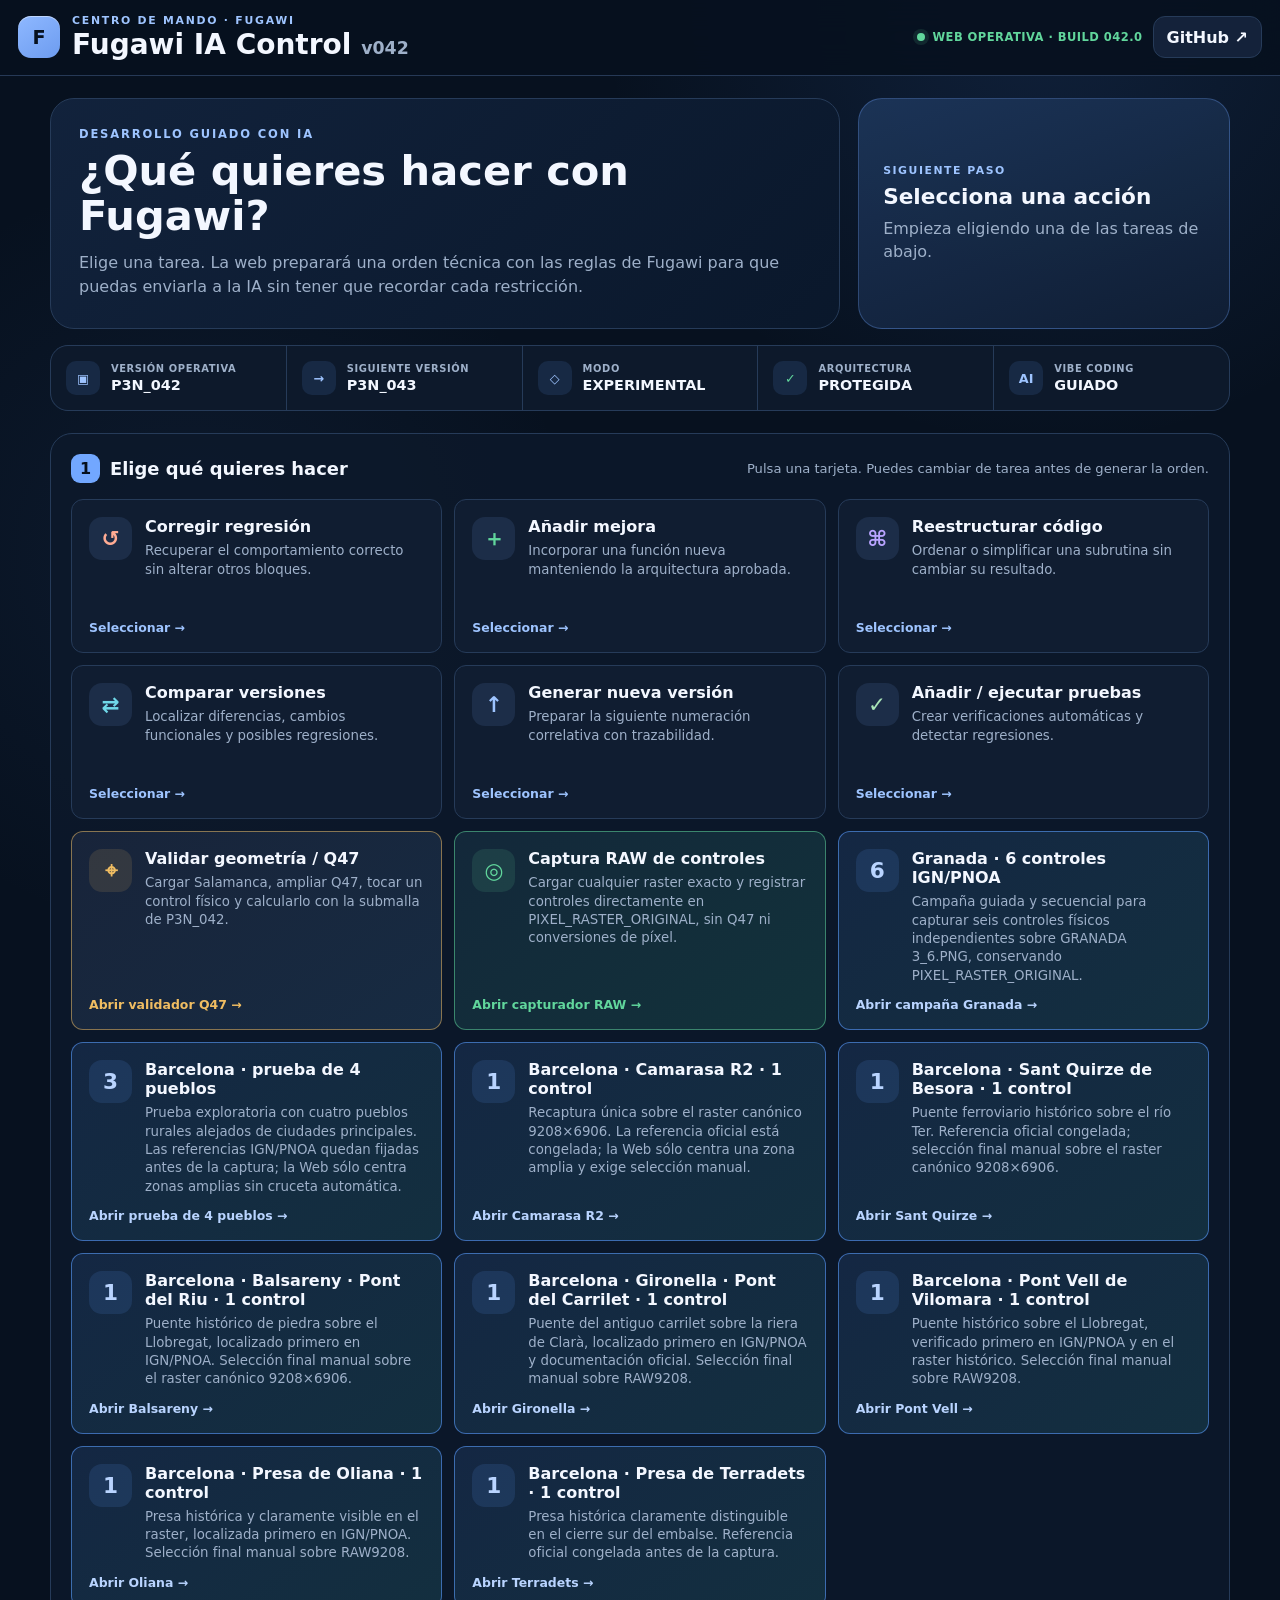
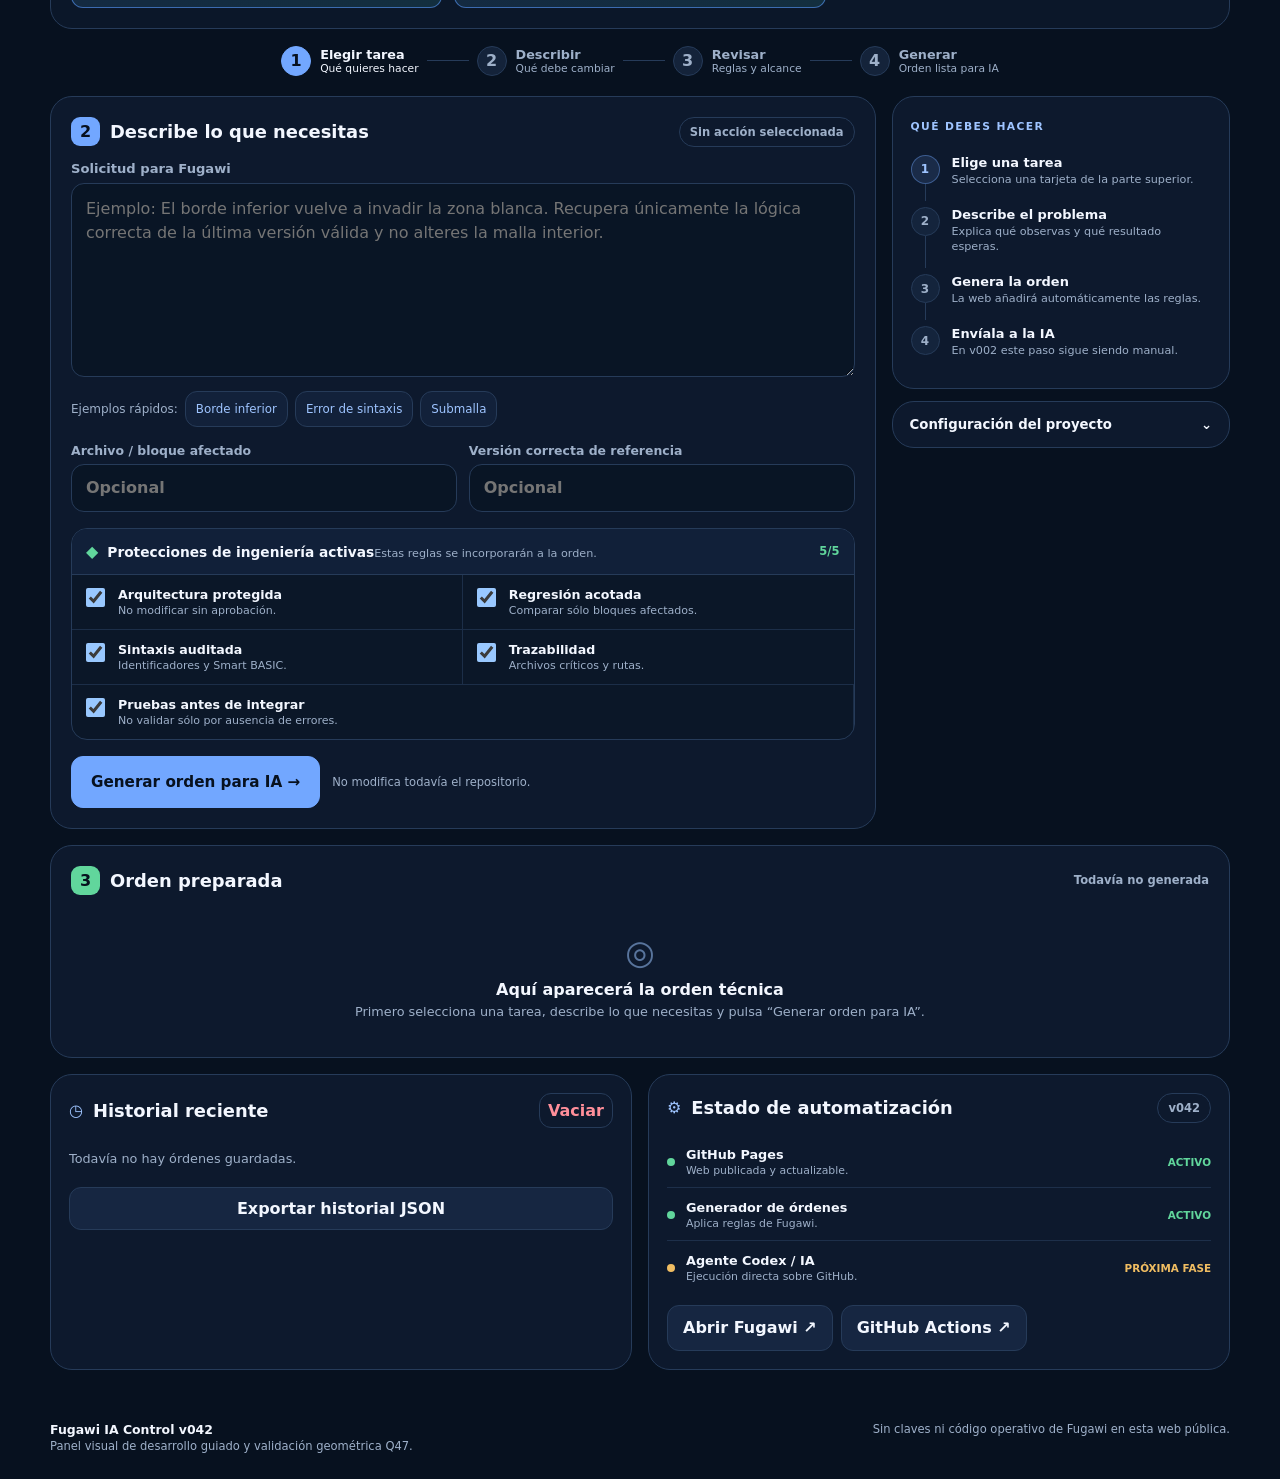
==== commit 06d4c080: "Fugawi IA Control v042: añadir acceso Presa de Terradets" ====
--- a/index.html
+++ b/index.html
@@ -4,11 +4,11 @@
 <meta charset="utf-8">
 <meta name="viewport" content="width=device-width,initial-scale=1,viewport-fit=cover">
 <meta name="theme-color" content="#0b1220">
-<title>Fugawi IA Control v041</title>
+<title>Fugawi IA Control v042</title>
 <link rel="manifest" href="./manifest.webmanifest">
-<link rel="stylesheet" href="./styles.css?v=041">
-<link rel="stylesheet" href="./q47.css?v=041">
-<link rel="stylesheet" href="./raw.css?v=041">
+<link rel="stylesheet" href="./styles.css?v=042">
+<link rel="stylesheet" href="./q47.css?v=042">
+<link rel="stylesheet" href="./raw.css?v=042">
 </head>
 <body>
 <header class="topbar">
@@ -16,11 +16,11 @@
     <div class="brand-mark">F</div>
     <div>
       <div class="eyebrow">CENTRO DE MANDO · FUGAWI</div>
-      <h1>Fugawi IA Control <span>v041</span></h1>
+      <h1>Fugawi IA Control <span>v042</span></h1>
     </div>
   </div>
   <div class="top-actions">
-    <span class="live-dot"><i></i> WEB OPERATIVA · BUILD 041.0</span>
+    <span class="live-dot"><i></i> WEB OPERATIVA · BUILD 042.0</span>
     <button id="openRepoTopBtn" class="icon-button" title="Abrir repositorio Fugawi">GitHub ↗</button>
   </div>
 </header>
@@ -163,6 +163,12 @@
         <span class="action-symbol">1</span>
         <span class="action-text"><strong>Barcelona · Presa de Oliana · 1 control</strong><small>Presa histórica y claramente visible en el raster, localizada primero en IGN/PNOA. Selección final manual sobre RAW9208.</small></span>
         <span class="action-cta">Abrir Oliana →</span>
+      </button>
+
+      <button class="q47-launch-card raw-launch-card raw-granada-launch-card" id="rawBarcelonaTerradetsEntryBtn" type="button">
+        <span class="action-symbol">1</span>
+        <span class="action-text"><strong>Barcelona · Presa de Terradets · 1 control</strong><small>Presa histórica claramente distinguible en el cierre sur del embalse. Referencia oficial congelada antes de la captura.</small></span>
+        <span class="action-cta">Abrir Terradets →</span>
       </button>
     </div>
   </section>
@@ -307,6 +313,7 @@
       <button id="rawBarcelonaGironellaCampaignBtn" class="secondary raw-campaign-start" type="button">Barcelona · Gironella · 1 punto</button>
       <button id="rawBarcelonaVilomaraCampaignBtn" class="secondary raw-campaign-start" type="button">Barcelona · Pont Vell · 1 punto</button>
       <button id="rawBarcelonaOlianaCampaignBtn" class="secondary raw-campaign-start" type="button">Barcelona · Oliana · 1 punto</button>
+      <button id="rawBarcelonaTerradetsCampaignBtn" class="secondary raw-campaign-start" type="button">Barcelona · Terradets · 1 punto</button>
       <span class="q47-raster-meta" id="rawRasterMeta">Raster no cargado · el archivo permanece en este iPad</span>
       <span class="q47-legend"><i></i> cruceta roja = píxel RAW seleccionado</span>
     </div>
@@ -444,7 +451,7 @@
           <tbody id="rawControlRows"></tbody>
         </table>
       </div>
-      <p class="q47-privacy">El raster permanece local en el navegador. La v041 rehace el flujo de aceptación de los cuatro pueblos, reinicia la campaña como V002 y muestra cualquier error de registro en pantalla.</p>
+      <p class="q47-privacy">El raster permanece local en el navegador. La v042 rehace el flujo de aceptación de los cuatro pueblos, reinicia la campaña como V002 y muestra cualquier error de registro en pantalla.</p>
     </div>
   </section>
 
@@ -572,7 +579,7 @@
     <div class="card-simple">
       <div class="section-title compact">
         <div><span class="mini-icon">⚙</span><h2>Estado de automatización</h2></div>
-        <span class="phase-pill">v041</span>
+        <span class="phase-pill">v042</span>
       </div>
       <div class="automation-list">
         <div><span class="auto-dot ok"></span><p><strong>GitHub Pages</strong><small>Web publicada y actualizable.</small></p><b>ACTIVO</b></div>
@@ -588,11 +595,11 @@
 </main>
 
 <footer>
-  <div><strong>Fugawi IA Control v041</strong><span>Panel visual de desarrollo guiado y validación geométrica Q47.</span></div>
+  <div><strong>Fugawi IA Control v042</strong><span>Panel visual de desarrollo guiado y validación geométrica Q47.</span></div>
   <span>Sin claves ni código operativo de Fugawi en esta web pública.</span>
 </footer>
-<script src="./app.js?v=041"></script>
-<script src="./q47.js?v=041"></script>
-<script src="./raw.js?v=041"></script>
+<script src="./app.js?v=042"></script>
+<script src="./q47.js?v=042"></script>
+<script src="./raw.js?v=042"></script>
 </body>
 </html>
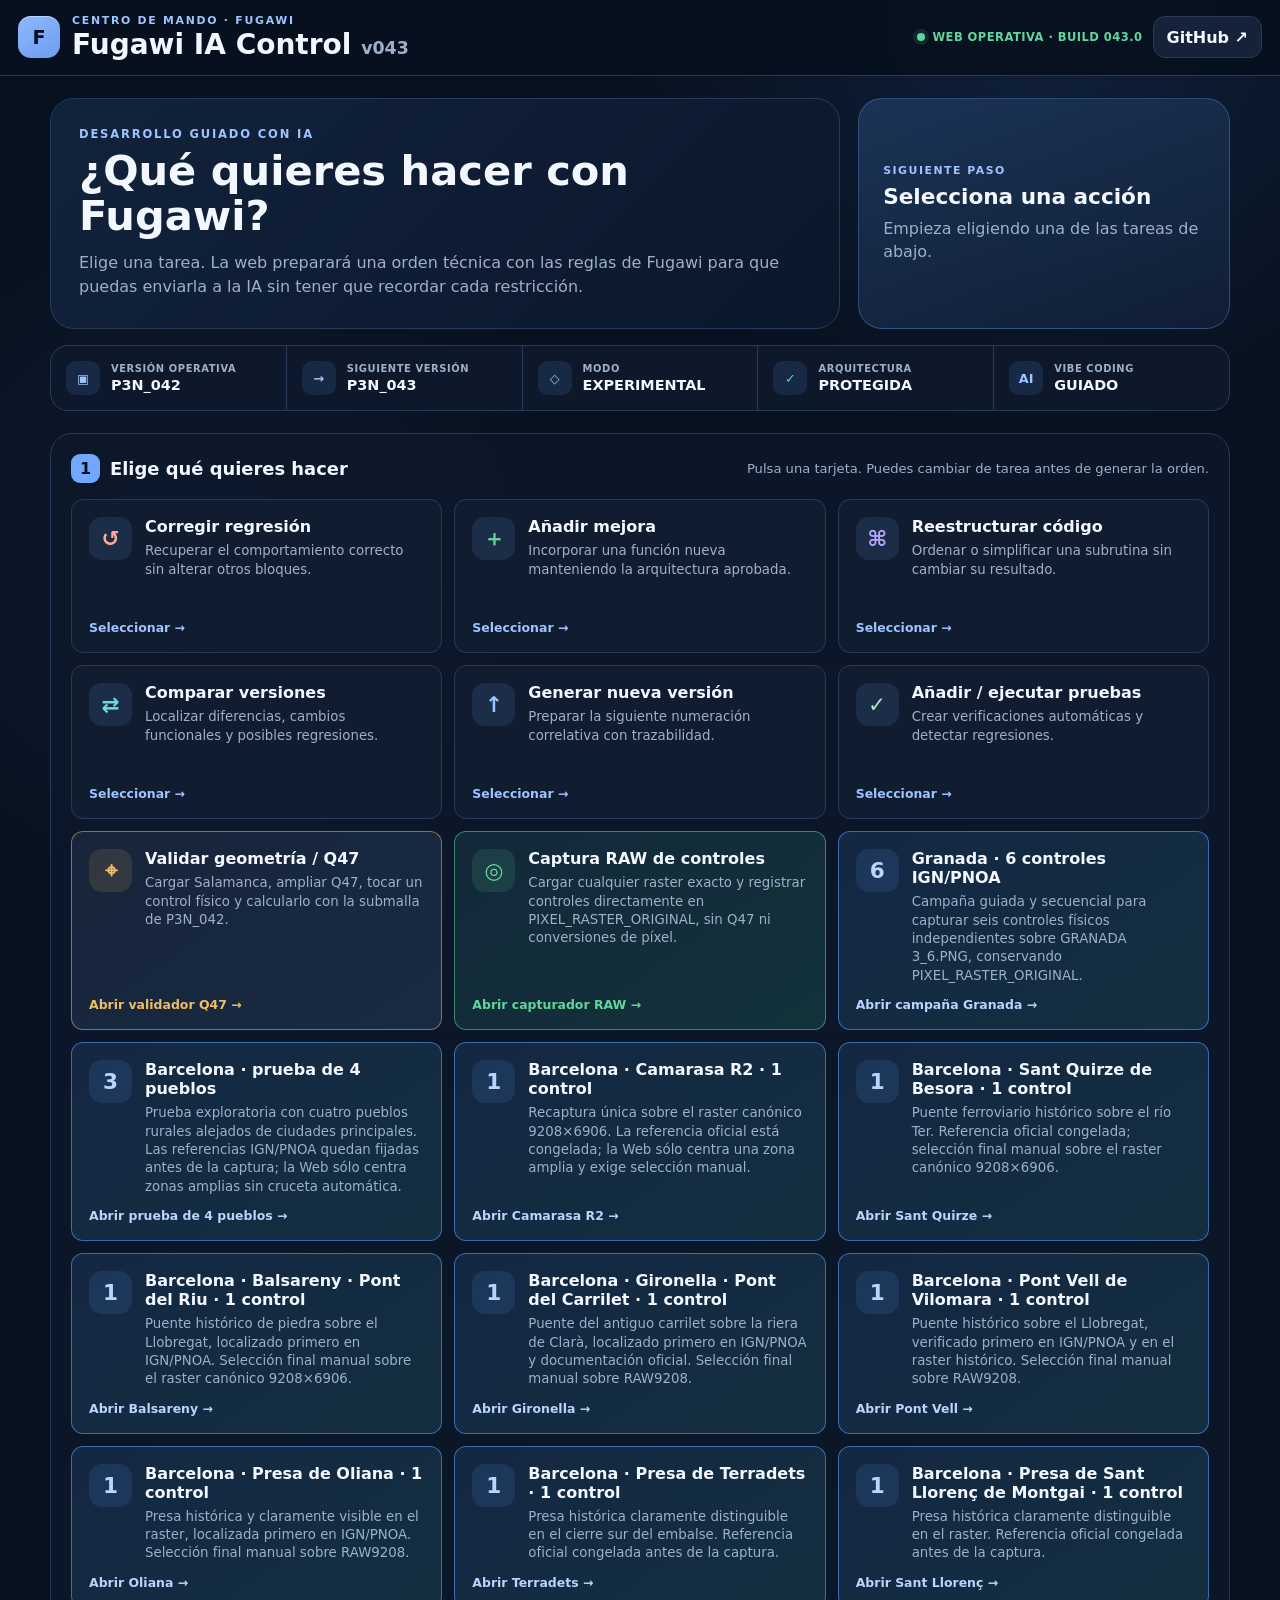
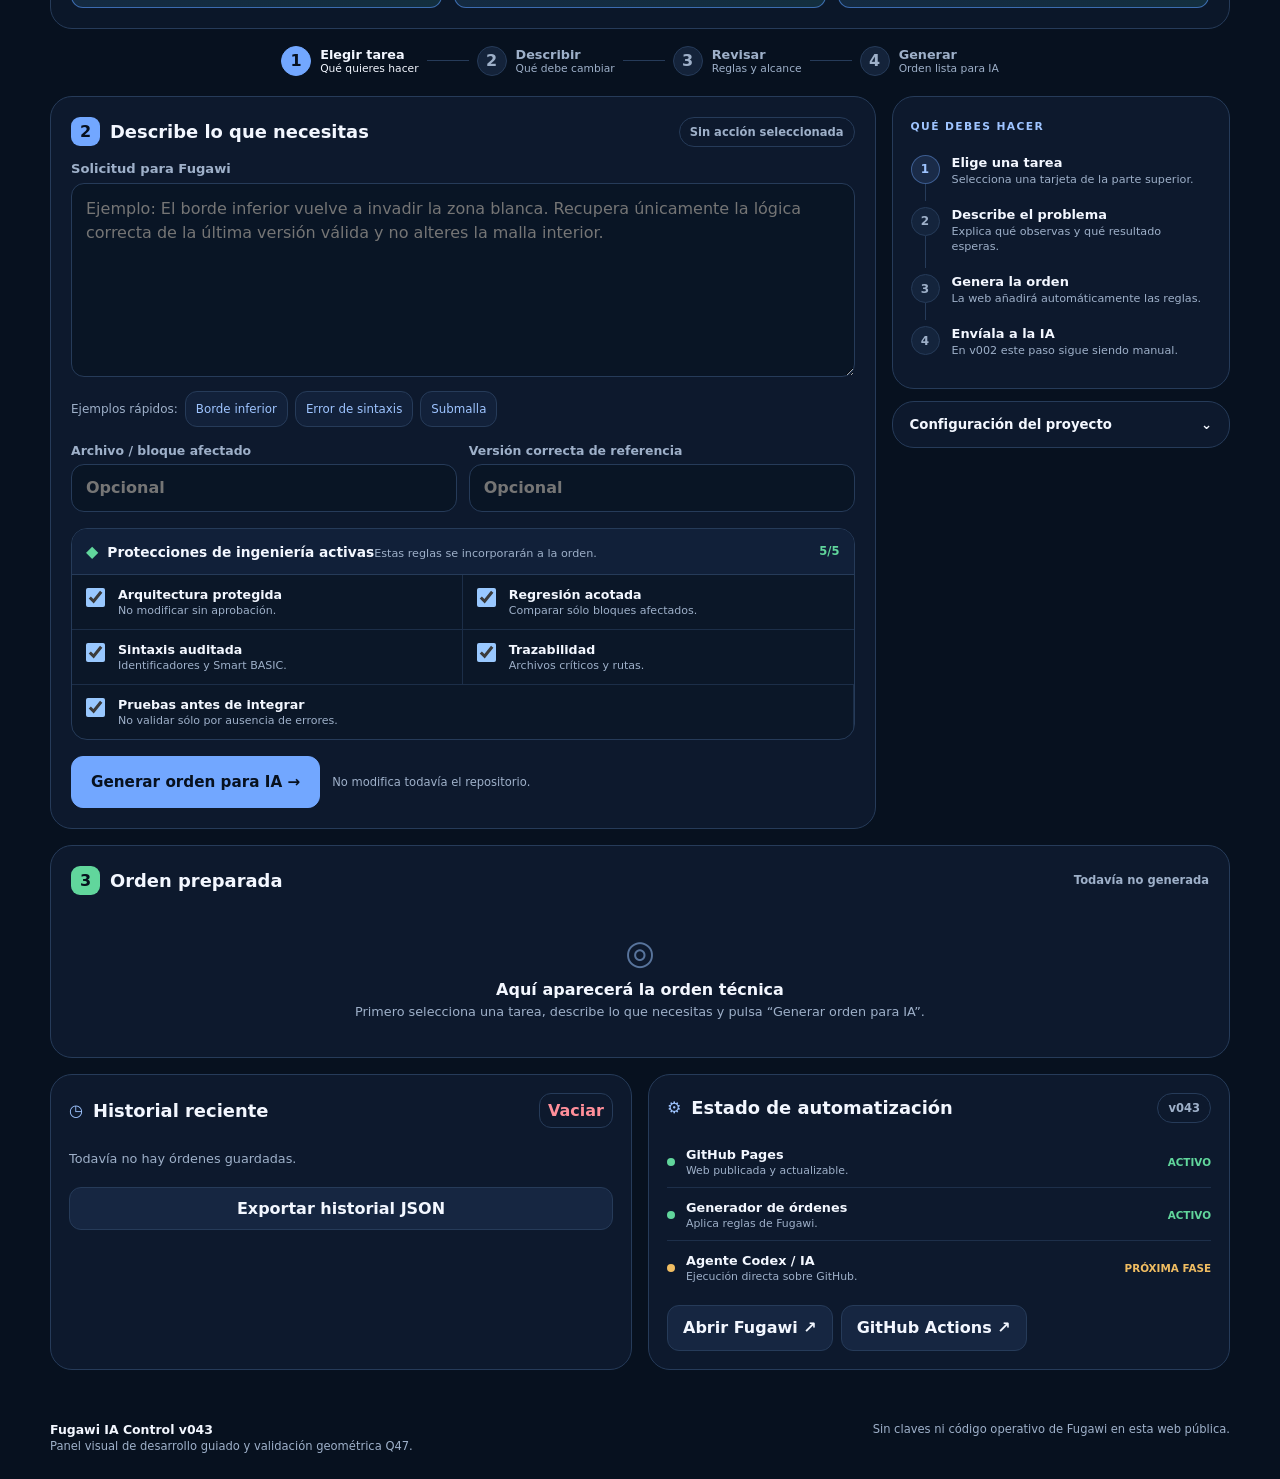
==== commit dd2ecae3: "Fugawi IA Control v043: añadir acceso Sant Llorenc" ====
--- a/index.html
+++ b/index.html
@@ -4,11 +4,11 @@
 <meta charset="utf-8">
 <meta name="viewport" content="width=device-width,initial-scale=1,viewport-fit=cover">
 <meta name="theme-color" content="#0b1220">
-<title>Fugawi IA Control v042</title>
+<title>Fugawi IA Control v043</title>
 <link rel="manifest" href="./manifest.webmanifest">
-<link rel="stylesheet" href="./styles.css?v=042">
-<link rel="stylesheet" href="./q47.css?v=042">
-<link rel="stylesheet" href="./raw.css?v=042">
+<link rel="stylesheet" href="./styles.css?v=043">
+<link rel="stylesheet" href="./q47.css?v=043">
+<link rel="stylesheet" href="./raw.css?v=043">
 </head>
 <body>
 <header class="topbar">
@@ -16,11 +16,11 @@
     <div class="brand-mark">F</div>
     <div>
       <div class="eyebrow">CENTRO DE MANDO · FUGAWI</div>
-      <h1>Fugawi IA Control <span>v042</span></h1>
+      <h1>Fugawi IA Control <span>v043</span></h1>
     </div>
   </div>
   <div class="top-actions">
-    <span class="live-dot"><i></i> WEB OPERATIVA · BUILD 042.0</span>
+    <span class="live-dot"><i></i> WEB OPERATIVA · BUILD 043.0</span>
     <button id="openRepoTopBtn" class="icon-button" title="Abrir repositorio Fugawi">GitHub ↗</button>
   </div>
 </header>
@@ -169,6 +169,12 @@
         <span class="action-symbol">1</span>
         <span class="action-text"><strong>Barcelona · Presa de Terradets · 1 control</strong><small>Presa histórica claramente distinguible en el cierre sur del embalse. Referencia oficial congelada antes de la captura.</small></span>
         <span class="action-cta">Abrir Terradets →</span>
+      </button>
+
+      <button class="q47-launch-card raw-launch-card raw-granada-launch-card" id="rawBarcelonaSantLlorencEntryBtn" type="button">
+        <span class="action-symbol">1</span>
+        <span class="action-text"><strong>Barcelona · Presa de Sant Llorenç de Montgai · 1 control</strong><small>Presa histórica claramente distinguible en el raster. Referencia oficial congelada antes de la captura.</small></span>
+        <span class="action-cta">Abrir Sant Llorenç →</span>
       </button>
     </div>
   </section>
@@ -314,6 +320,7 @@
       <button id="rawBarcelonaVilomaraCampaignBtn" class="secondary raw-campaign-start" type="button">Barcelona · Pont Vell · 1 punto</button>
       <button id="rawBarcelonaOlianaCampaignBtn" class="secondary raw-campaign-start" type="button">Barcelona · Oliana · 1 punto</button>
       <button id="rawBarcelonaTerradetsCampaignBtn" class="secondary raw-campaign-start" type="button">Barcelona · Terradets · 1 punto</button>
+      <button id="rawBarcelonaSantLlorencCampaignBtn" class="secondary raw-campaign-start" type="button">Barcelona · Sant Llorenç · 1 punto</button>
       <span class="q47-raster-meta" id="rawRasterMeta">Raster no cargado · el archivo permanece en este iPad</span>
       <span class="q47-legend"><i></i> cruceta roja = píxel RAW seleccionado</span>
     </div>
@@ -451,7 +458,7 @@
           <tbody id="rawControlRows"></tbody>
         </table>
       </div>
-      <p class="q47-privacy">El raster permanece local en el navegador. La v042 rehace el flujo de aceptación de los cuatro pueblos, reinicia la campaña como V002 y muestra cualquier error de registro en pantalla.</p>
+      <p class="q47-privacy">El raster permanece local en el navegador. La v043 rehace el flujo de aceptación de los cuatro pueblos, reinicia la campaña como V002 y muestra cualquier error de registro en pantalla.</p>
     </div>
   </section>
 
@@ -579,7 +586,7 @@
     <div class="card-simple">
       <div class="section-title compact">
         <div><span class="mini-icon">⚙</span><h2>Estado de automatización</h2></div>
-        <span class="phase-pill">v042</span>
+        <span class="phase-pill">v043</span>
       </div>
       <div class="automation-list">
         <div><span class="auto-dot ok"></span><p><strong>GitHub Pages</strong><small>Web publicada y actualizable.</small></p><b>ACTIVO</b></div>
@@ -595,11 +602,11 @@
 </main>
 
 <footer>
-  <div><strong>Fugawi IA Control v042</strong><span>Panel visual de desarrollo guiado y validación geométrica Q47.</span></div>
+  <div><strong>Fugawi IA Control v043</strong><span>Panel visual de desarrollo guiado y validación geométrica Q47.</span></div>
   <span>Sin claves ni código operativo de Fugawi en esta web pública.</span>
 </footer>
-<script src="./app.js?v=042"></script>
-<script src="./q47.js?v=042"></script>
-<script src="./raw.js?v=042"></script>
+<script src="./app.js?v=043"></script>
+<script src="./q47.js?v=043"></script>
+<script src="./raw.js?v=043"></script>
 </body>
 </html>
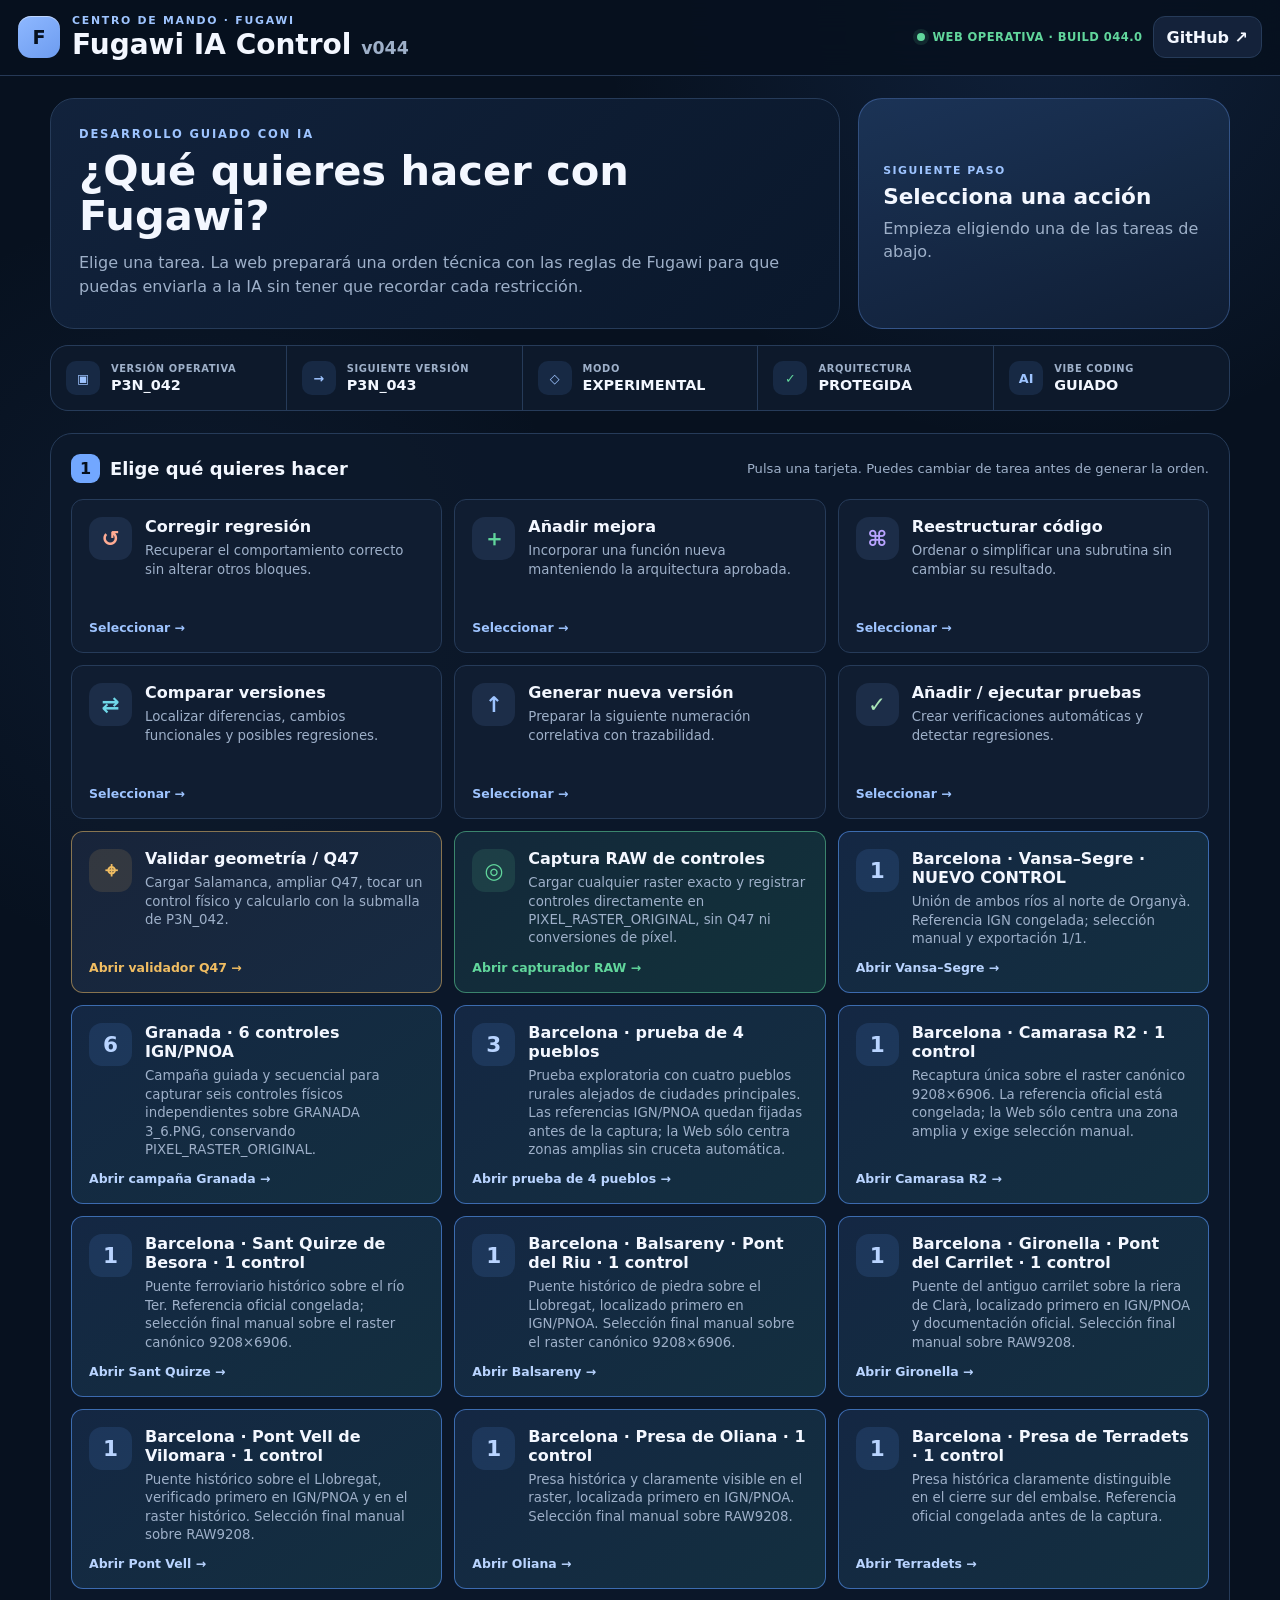
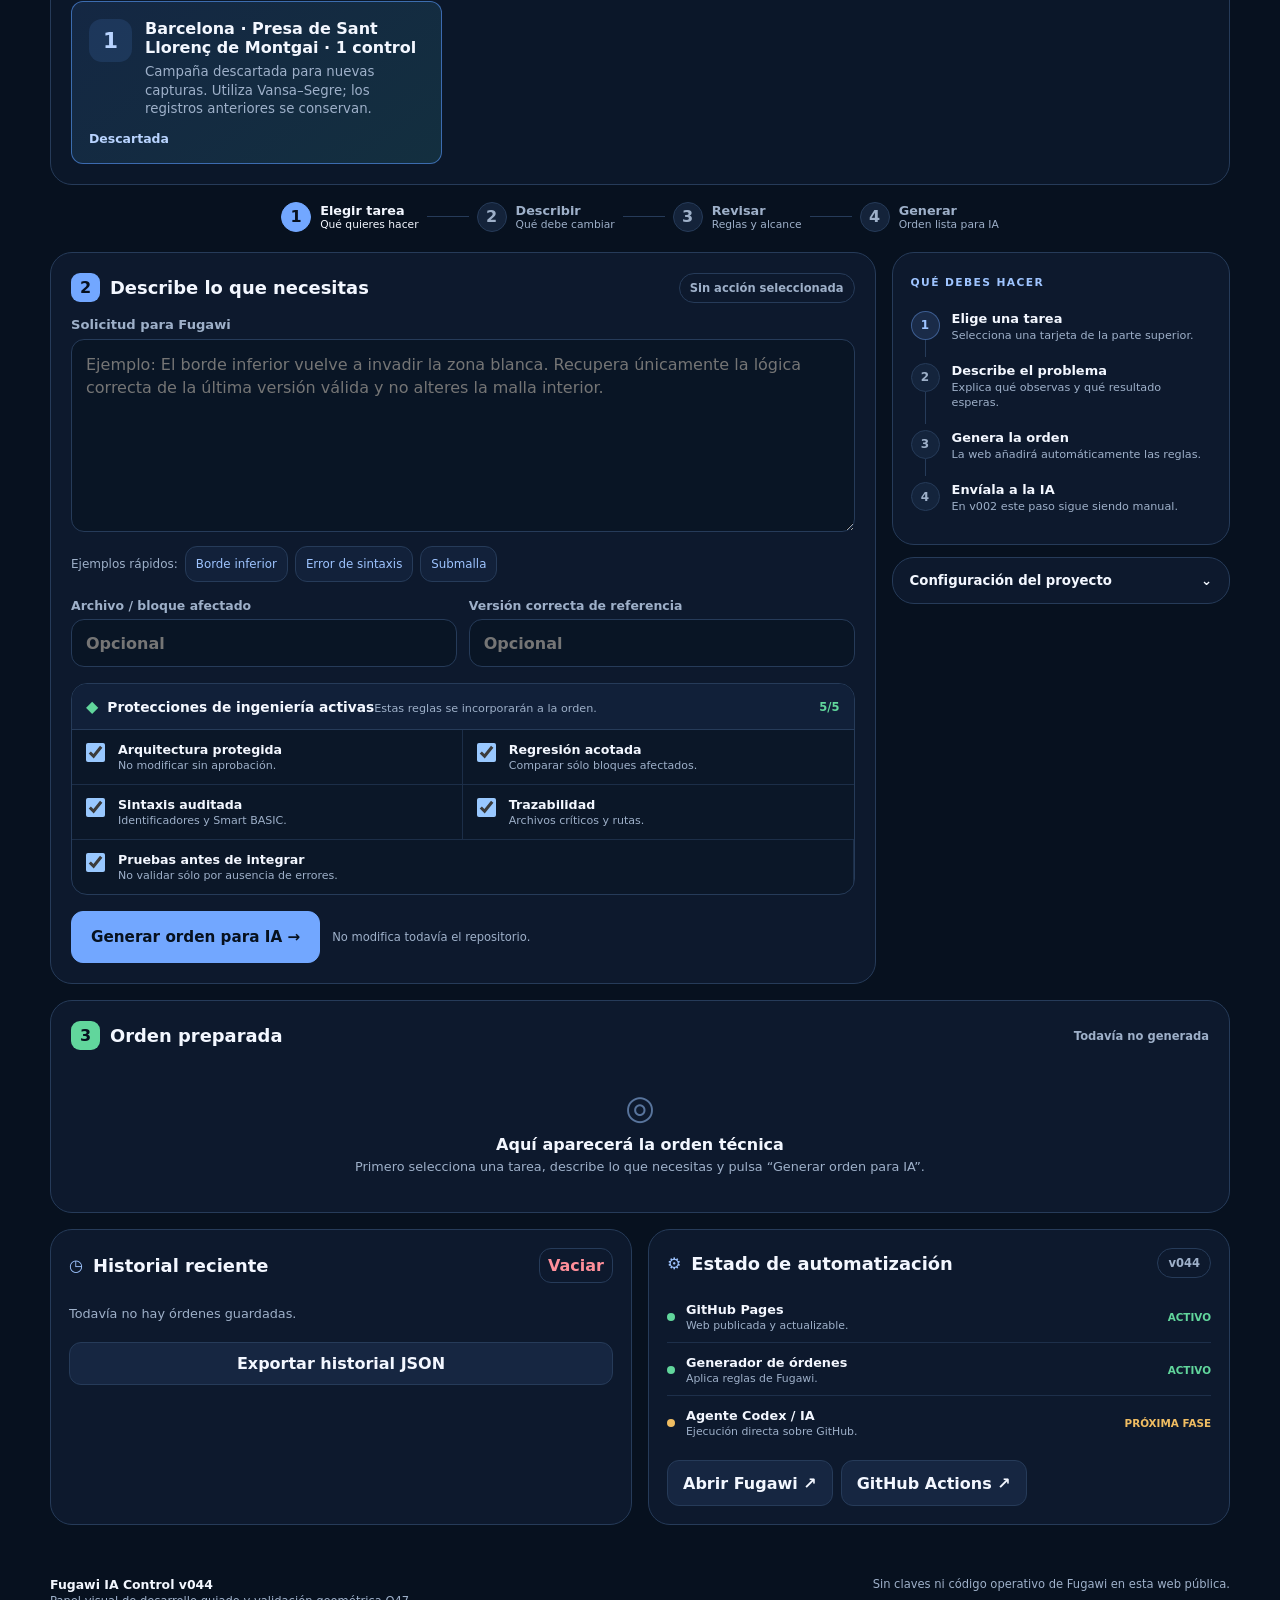
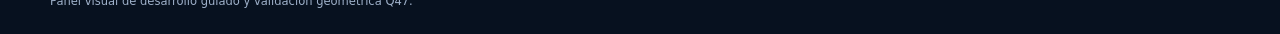
==== commit d15fcef8: "Fugawi IA Control v044: campaña manual Vansa–Segre, referencia congelada y exportación 1/1" ====
--- a/index.html
+++ b/index.html
@@ -4,11 +4,11 @@
 <meta charset="utf-8">
 <meta name="viewport" content="width=device-width,initial-scale=1,viewport-fit=cover">
 <meta name="theme-color" content="#0b1220">
-<title>Fugawi IA Control v043</title>
+<title>Fugawi IA Control v044</title>
 <link rel="manifest" href="./manifest.webmanifest">
-<link rel="stylesheet" href="./styles.css?v=043">
-<link rel="stylesheet" href="./q47.css?v=043">
-<link rel="stylesheet" href="./raw.css?v=043">
+<link rel="stylesheet" href="./styles.css?v=044">
+<link rel="stylesheet" href="./q47.css?v=044">
+<link rel="stylesheet" href="./raw.css?v=044">
 </head>
 <body>
 <header class="topbar">
@@ -16,11 +16,11 @@
     <div class="brand-mark">F</div>
     <div>
       <div class="eyebrow">CENTRO DE MANDO · FUGAWI</div>
-      <h1>Fugawi IA Control <span>v043</span></h1>
+      <h1>Fugawi IA Control <span>v044</span></h1>
     </div>
   </div>
   <div class="top-actions">
-    <span class="live-dot"><i></i> WEB OPERATIVA · BUILD 043.0</span>
+    <span class="live-dot"><i></i> WEB OPERATIVA · BUILD 044.0</span>
     <button id="openRepoTopBtn" class="icon-button" title="Abrir repositorio Fugawi">GitHub ↗</button>
   </div>
 </header>
@@ -117,6 +117,12 @@
         <span class="action-cta">Abrir capturador RAW →</span>
       </button>
 
+      <button class="q47-launch-card raw-launch-card raw-granada-launch-card" id="rawBarcelonaVansaSegreEntryBtn" type="button">
+        <span class="action-symbol">1</span>
+        <span class="action-text"><strong>Barcelona · Vansa–Segre · NUEVO CONTROL</strong><small>Unión de ambos ríos al norte de Organyà. Referencia IGN congelada; selección manual y exportación 1/1.</small></span>
+        <span class="action-cta">Abrir Vansa–Segre →</span>
+      </button>
+
       <button class="q47-launch-card raw-launch-card raw-granada-launch-card" id="rawGranadaEntryBtn" type="button">
         <span class="action-symbol">6</span>
         <span class="action-text"><strong>Granada · 6 controles IGN/PNOA</strong><small>Campaña guiada y secuencial para capturar seis controles físicos independientes sobre GRANADA 3_6.PNG, conservando PIXEL_RASTER_ORIGINAL.</small></span>
@@ -171,10 +177,10 @@
         <span class="action-cta">Abrir Terradets →</span>
       </button>
 
-      <button class="q47-launch-card raw-launch-card raw-granada-launch-card" id="rawBarcelonaSantLlorencEntryBtn" type="button">
-        <span class="action-symbol">1</span>
-        <span class="action-text"><strong>Barcelona · Presa de Sant Llorenç de Montgai · 1 control</strong><small>Presa histórica claramente distinguible en el raster. Referencia oficial congelada antes de la captura.</small></span>
-        <span class="action-cta">Abrir Sant Llorenç →</span>
+      <button class="q47-launch-card raw-launch-card raw-granada-launch-card" id="rawBarcelonaSantLlorencEntryBtn" type="button" disabled>
+        <span class="action-symbol">1</span>
+        <span class="action-text"><strong>Barcelona · Presa de Sant Llorenç de Montgai · 1 control</strong><small>Campaña descartada para nuevas capturas. Utiliza Vansa–Segre; los registros anteriores se conservan.</small></span>
+        <span class="action-cta">Descartada</span>
       </button>
     </div>
   </section>
@@ -311,6 +317,7 @@
       <button id="rawZoom4Btn" class="secondary raw-zoom-btn" type="button">Precisión 4×</button>
       <span class="raw-gesture-hint">1 dedo = mover · 2 dedos = zoom · toque = seleccionar</span>
       <button id="rawNewSessionBtn" class="secondary q47-new-test" type="button">Nueva sesión RAW</button>
+      <button id="rawBarcelonaVansaSegreCampaignBtn" class="secondary raw-campaign-start" type="button">Barcelona · Vansa–Segre · 1 punto</button>
       <button id="rawGranadaCampaignBtn" class="secondary raw-campaign-start" type="button">Campaña Granada 6 puntos</button>
       <button id="rawBarcelonaClearCampaignBtn" class="secondary raw-campaign-start" type="button">Barcelona · prueba de 4 pueblos</button>
       <button id="rawBarcelonaCamarasaCampaignBtn" class="secondary raw-campaign-start" type="button">Barcelona · Camarasa R2 · 1 punto</button>
@@ -320,7 +327,7 @@
       <button id="rawBarcelonaVilomaraCampaignBtn" class="secondary raw-campaign-start" type="button">Barcelona · Pont Vell · 1 punto</button>
       <button id="rawBarcelonaOlianaCampaignBtn" class="secondary raw-campaign-start" type="button">Barcelona · Oliana · 1 punto</button>
       <button id="rawBarcelonaTerradetsCampaignBtn" class="secondary raw-campaign-start" type="button">Barcelona · Terradets · 1 punto</button>
-      <button id="rawBarcelonaSantLlorencCampaignBtn" class="secondary raw-campaign-start" type="button">Barcelona · Sant Llorenç · 1 punto</button>
+      <button id="rawBarcelonaSantLlorencCampaignBtn" class="secondary raw-campaign-start" type="button" disabled>Barcelona · Sant Llorenç · 1 punto</button>
       <span class="q47-raster-meta" id="rawRasterMeta">Raster no cargado · el archivo permanece en este iPad</span>
       <span class="q47-legend"><i></i> cruceta roja = píxel RAW seleccionado</span>
     </div>
@@ -458,7 +465,7 @@
           <tbody id="rawControlRows"></tbody>
         </table>
       </div>
-      <p class="q47-privacy">El raster permanece local en el navegador. La v043 rehace el flujo de aceptación de los cuatro pueblos, reinicia la campaña como V002 y muestra cualquier error de registro en pantalla.</p>
+      <p class="q47-privacy">El raster permanece local en el navegador. La v044 incorpora Vansa–Segre: captura manual sobre el original, ajuste fino y exportación tras aceptar el control.</p>
     </div>
   </section>
 
@@ -586,7 +593,7 @@
     <div class="card-simple">
       <div class="section-title compact">
         <div><span class="mini-icon">⚙</span><h2>Estado de automatización</h2></div>
-        <span class="phase-pill">v043</span>
+        <span class="phase-pill">v044</span>
       </div>
       <div class="automation-list">
         <div><span class="auto-dot ok"></span><p><strong>GitHub Pages</strong><small>Web publicada y actualizable.</small></p><b>ACTIVO</b></div>
@@ -602,11 +609,11 @@
 </main>
 
 <footer>
-  <div><strong>Fugawi IA Control v043</strong><span>Panel visual de desarrollo guiado y validación geométrica Q47.</span></div>
+  <div><strong>Fugawi IA Control v044</strong><span>Panel visual de desarrollo guiado y validación geométrica Q47.</span></div>
   <span>Sin claves ni código operativo de Fugawi en esta web pública.</span>
 </footer>
-<script src="./app.js?v=043"></script>
-<script src="./q47.js?v=043"></script>
-<script src="./raw.js?v=043"></script>
+<script src="./app.js?v=044"></script>
+<script src="./q47.js?v=044"></script>
+<script src="./raw.js?v=044"></script>
 </body>
-</html>+</html>
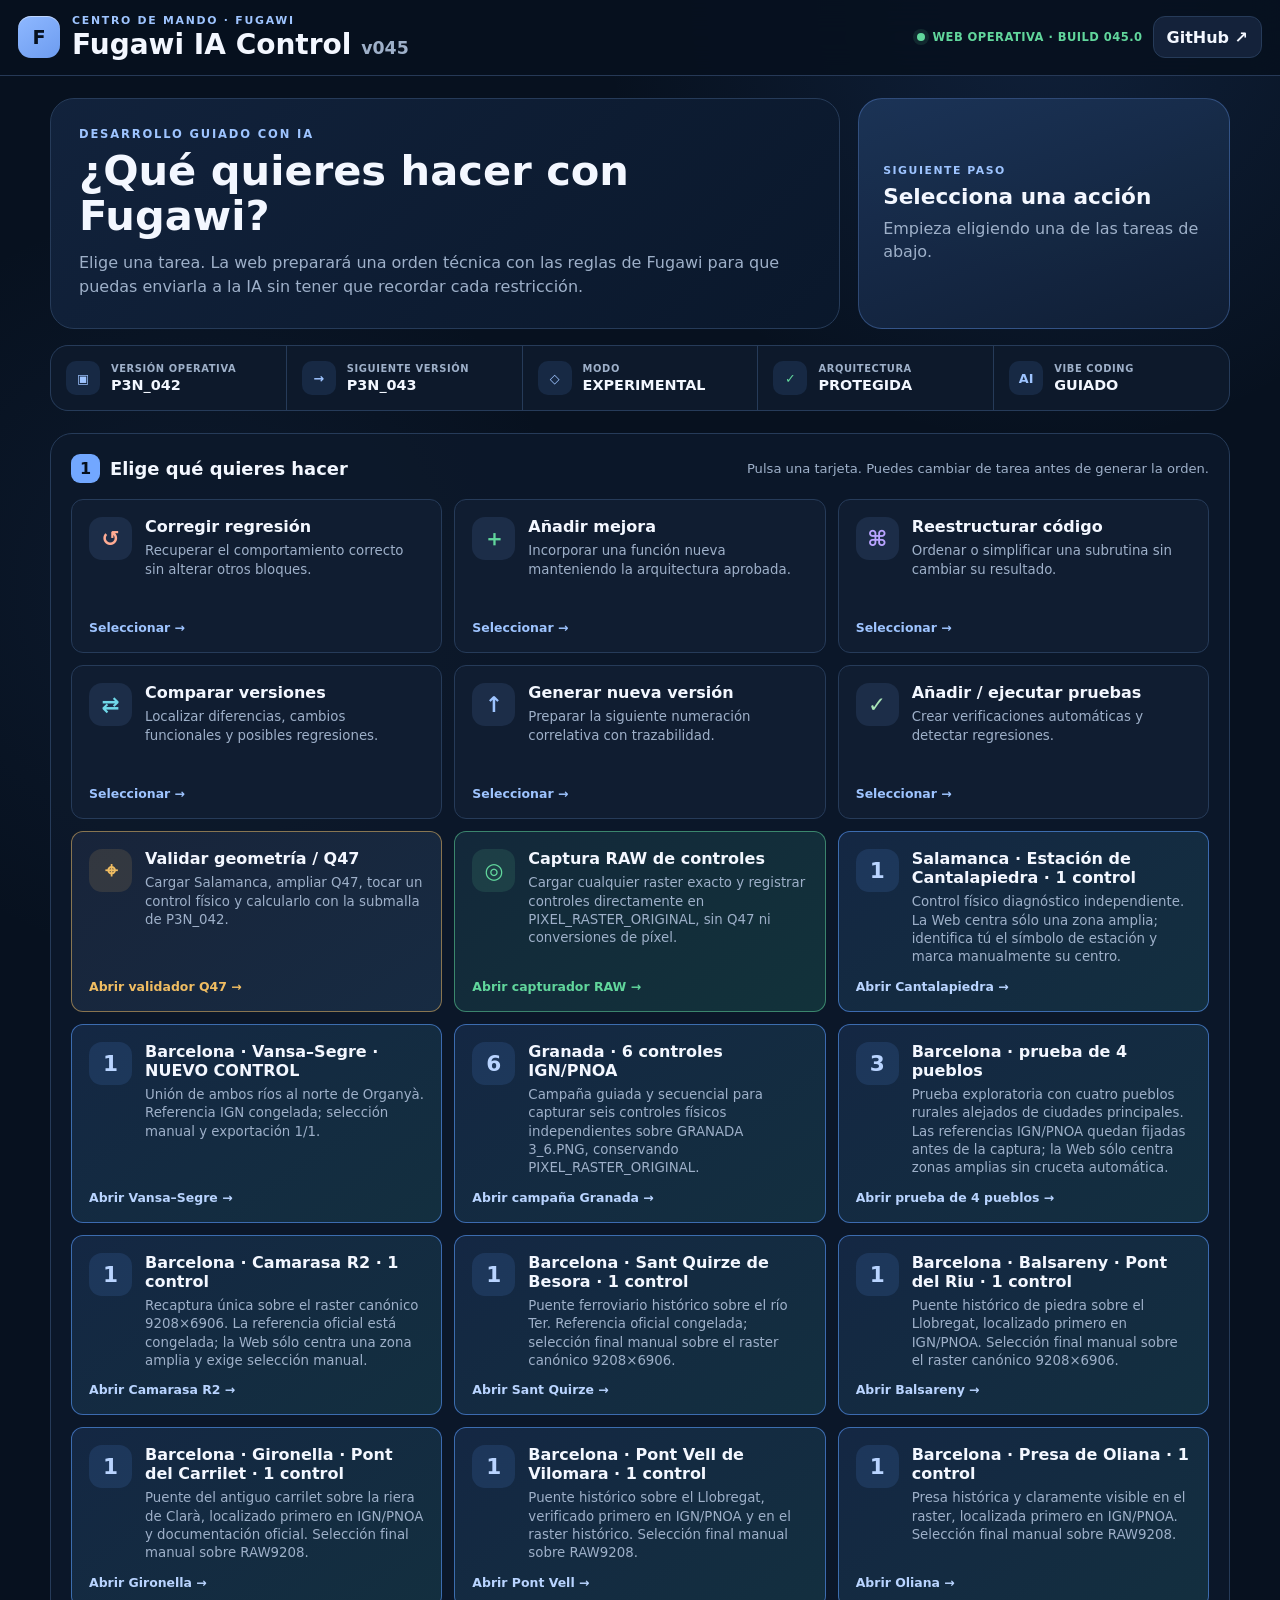
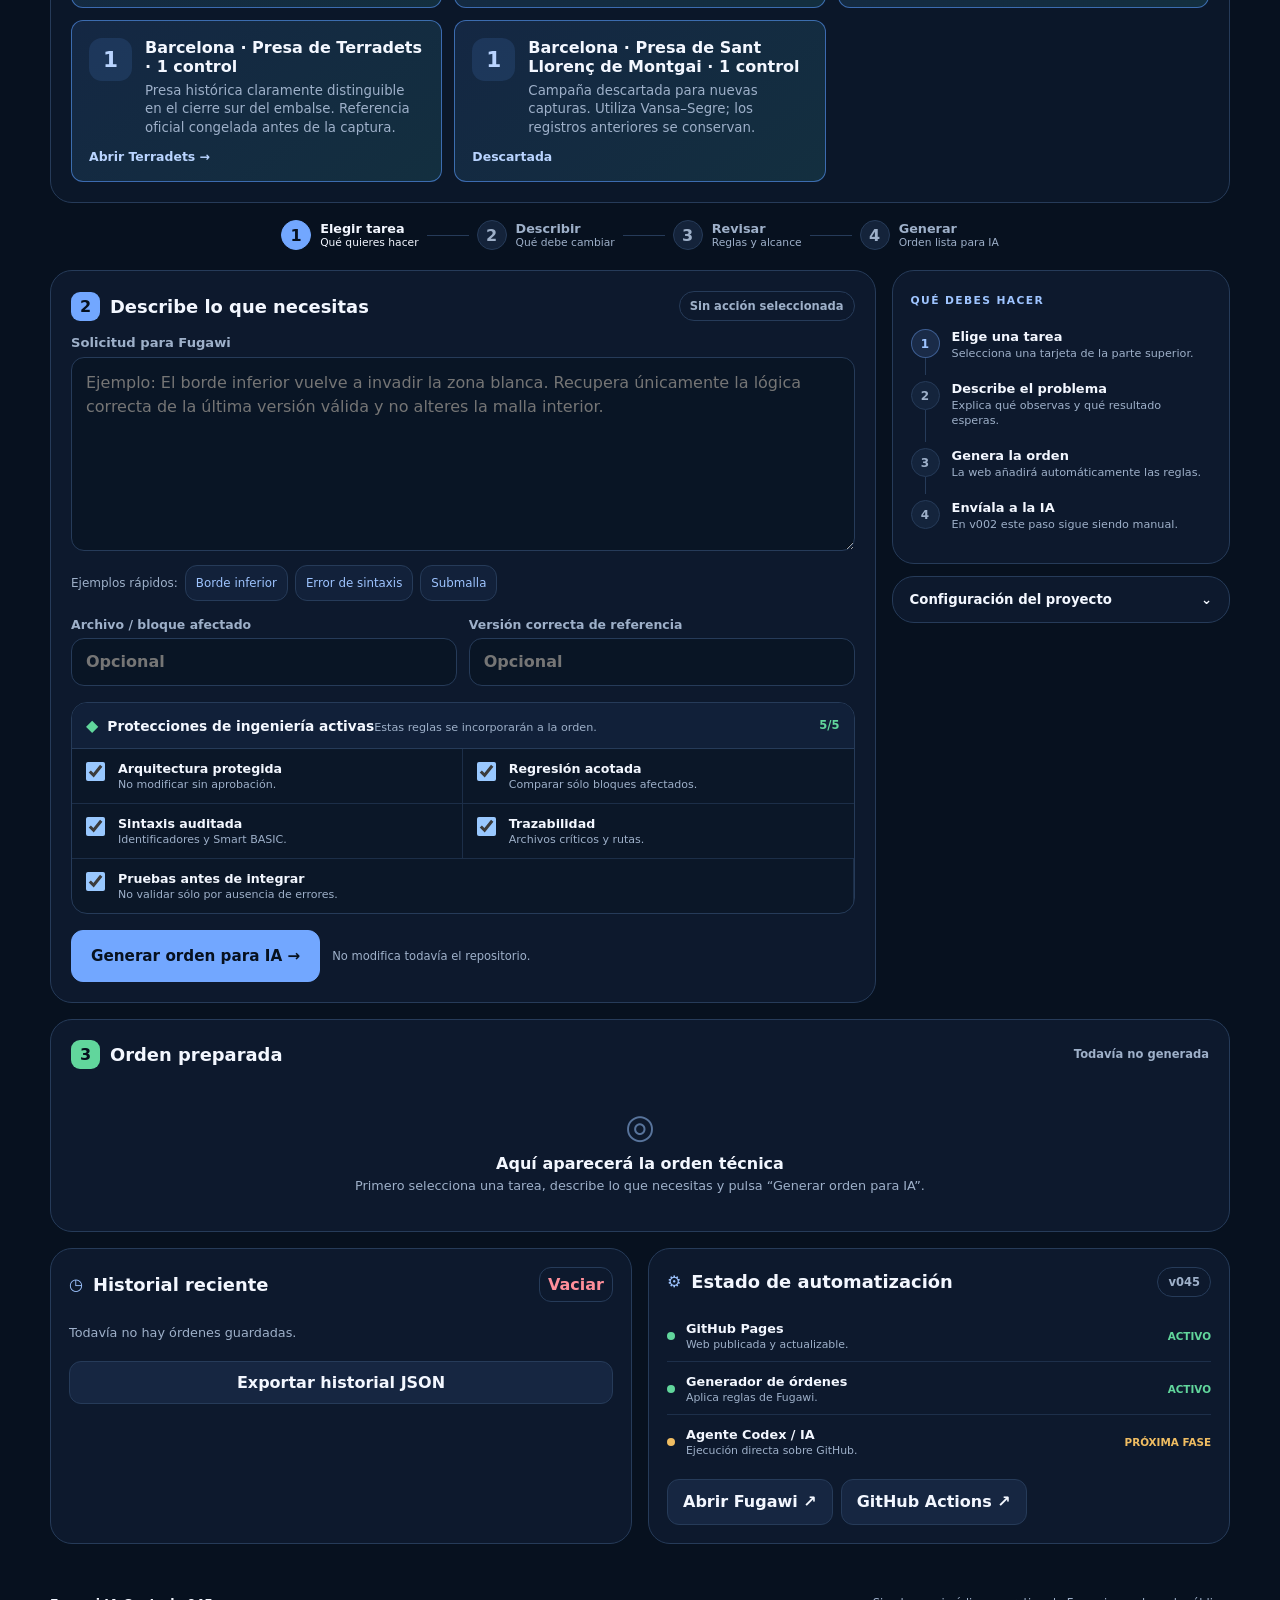
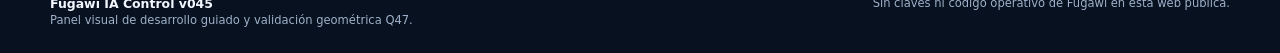
==== commit f432047e: "Limpia interfaz y añade campaña Salamanca Cantalapiedra v045" ====
--- a/index.html
+++ b/index.html
@@ -4,11 +4,11 @@
 <meta charset="utf-8">
 <meta name="viewport" content="width=device-width,initial-scale=1,viewport-fit=cover">
 <meta name="theme-color" content="#0b1220">
-<title>Fugawi IA Control v044</title>
+<title>Fugawi IA Control v045</title>
 <link rel="manifest" href="./manifest.webmanifest">
-<link rel="stylesheet" href="./styles.css?v=044">
-<link rel="stylesheet" href="./q47.css?v=044">
-<link rel="stylesheet" href="./raw.css?v=044">
+<link rel="stylesheet" href="./styles.css?v=045">
+<link rel="stylesheet" href="./q47.css?v=045">
+<link rel="stylesheet" href="./raw.css?v=045">
 </head>
 <body>
 <header class="topbar">
@@ -16,11 +16,11 @@
     <div class="brand-mark">F</div>
     <div>
       <div class="eyebrow">CENTRO DE MANDO · FUGAWI</div>
-      <h1>Fugawi IA Control <span>v044</span></h1>
+      <h1>Fugawi IA Control <span>v045</span></h1>
     </div>
   </div>
   <div class="top-actions">
-    <span class="live-dot"><i></i> WEB OPERATIVA · BUILD 044.0</span>
+    <span class="live-dot"><i></i> WEB OPERATIVA · BUILD 045.0</span>
     <button id="openRepoTopBtn" class="icon-button" title="Abrir repositorio Fugawi">GitHub ↗</button>
   </div>
 </header>
@@ -117,67 +117,73 @@
         <span class="action-cta">Abrir capturador RAW →</span>
       </button>
 
-      <button class="q47-launch-card raw-launch-card raw-granada-launch-card" id="rawBarcelonaVansaSegreEntryBtn" type="button">
+      <button class="q47-launch-card raw-launch-card raw-granada-launch-card" id="rawSalamancaCantalapiedraEntryBtn" type="button">
+        <span class="action-symbol">1</span>
+        <span class="action-text"><strong>Salamanca · Estación de Cantalapiedra · 1 control</strong><small>Control físico diagnóstico independiente. La Web centra sólo una zona amplia; identifica tú el símbolo de estación y marca manualmente su centro.</small></span>
+        <span class="action-cta">Abrir Cantalapiedra →</span>
+      </button>
+
+      <button class="q47-launch-card raw-launch-card raw-granada-launch-card" id="rawBarcelonaVansaSegreEntryBtn" type="button" hidden>
         <span class="action-symbol">1</span>
         <span class="action-text"><strong>Barcelona · Vansa–Segre · NUEVO CONTROL</strong><small>Unión de ambos ríos al norte de Organyà. Referencia IGN congelada; selección manual y exportación 1/1.</small></span>
         <span class="action-cta">Abrir Vansa–Segre →</span>
       </button>
 
-      <button class="q47-launch-card raw-launch-card raw-granada-launch-card" id="rawGranadaEntryBtn" type="button">
+      <button class="q47-launch-card raw-launch-card raw-granada-launch-card" id="rawGranadaEntryBtn" type="button" hidden>
         <span class="action-symbol">6</span>
         <span class="action-text"><strong>Granada · 6 controles IGN/PNOA</strong><small>Campaña guiada y secuencial para capturar seis controles físicos independientes sobre GRANADA 3_6.PNG, conservando PIXEL_RASTER_ORIGINAL.</small></span>
         <span class="action-cta">Abrir campaña Granada →</span>
       </button>
 
-      <button class="q47-launch-card raw-launch-card raw-granada-launch-card" id="rawBarcelonaClearEntryBtn" type="button">
+      <button class="q47-launch-card raw-launch-card raw-granada-launch-card" id="rawBarcelonaClearEntryBtn" type="button" hidden>
         <span class="action-symbol">3</span>
         <span class="action-text"><strong>Barcelona · prueba de 4 pueblos</strong><small>Prueba exploratoria con cuatro pueblos rurales alejados de ciudades principales. Las referencias IGN/PNOA quedan fijadas antes de la captura; la Web sólo centra zonas amplias sin cruceta automática.</small></span>
         <span class="action-cta">Abrir prueba de 4 pueblos →</span>
       </button>
 
-      <button class="q47-launch-card raw-launch-card raw-granada-launch-card" id="rawBarcelonaCamarasaEntryBtn" type="button">
+      <button class="q47-launch-card raw-launch-card raw-granada-launch-card" id="rawBarcelonaCamarasaEntryBtn" type="button" hidden>
         <span class="action-symbol">1</span>
         <span class="action-text"><strong>Barcelona · Camarasa R2 · 1 control</strong><small>Recaptura única sobre el raster canónico 9208×6906. La referencia oficial está congelada; la Web sólo centra una zona amplia y exige selección manual.</small></span>
         <span class="action-cta">Abrir Camarasa R2 →</span>
       </button>
 
-      <button class="q47-launch-card raw-launch-card raw-granada-launch-card" id="rawBarcelonaSantQuirzeEntryBtn" type="button">
+      <button class="q47-launch-card raw-launch-card raw-granada-launch-card" id="rawBarcelonaSantQuirzeEntryBtn" type="button" hidden>
         <span class="action-symbol">1</span>
         <span class="action-text"><strong>Barcelona · Sant Quirze de Besora · 1 control</strong><small>Puente ferroviario histórico sobre el río Ter. Referencia oficial congelada; selección final manual sobre el raster canónico 9208×6906.</small></span>
         <span class="action-cta">Abrir Sant Quirze →</span>
       </button>
 
-      <button class="q47-launch-card raw-launch-card raw-granada-launch-card" id="rawBarcelonaBalsarenyEntryBtn" type="button">
+      <button class="q47-launch-card raw-launch-card raw-granada-launch-card" id="rawBarcelonaBalsarenyEntryBtn" type="button" hidden>
         <span class="action-symbol">1</span>
         <span class="action-text"><strong>Barcelona · Balsareny · Pont del Riu · 1 control</strong><small>Puente histórico de piedra sobre el Llobregat, localizado primero en IGN/PNOA. Selección final manual sobre el raster canónico 9208×6906.</small></span>
         <span class="action-cta">Abrir Balsareny →</span>
       </button>
 
-      <button class="q47-launch-card raw-launch-card raw-granada-launch-card" id="rawBarcelonaGironellaEntryBtn" type="button">
+      <button class="q47-launch-card raw-launch-card raw-granada-launch-card" id="rawBarcelonaGironellaEntryBtn" type="button" hidden>
         <span class="action-symbol">1</span>
         <span class="action-text"><strong>Barcelona · Gironella · Pont del Carrilet · 1 control</strong><small>Puente del antiguo carrilet sobre la riera de Clarà, localizado primero en IGN/PNOA y documentación oficial. Selección final manual sobre RAW9208.</small></span>
         <span class="action-cta">Abrir Gironella →</span>
       </button>
 
-      <button class="q47-launch-card raw-launch-card raw-granada-launch-card" id="rawBarcelonaVilomaraEntryBtn" type="button">
+      <button class="q47-launch-card raw-launch-card raw-granada-launch-card" id="rawBarcelonaVilomaraEntryBtn" type="button" hidden>
         <span class="action-symbol">1</span>
         <span class="action-text"><strong>Barcelona · Pont Vell de Vilomara · 1 control</strong><small>Puente histórico sobre el Llobregat, verificado primero en IGN/PNOA y en el raster histórico. Selección final manual sobre RAW9208.</small></span>
         <span class="action-cta">Abrir Pont Vell →</span>
       </button>
 
-      <button class="q47-launch-card raw-launch-card raw-granada-launch-card" id="rawBarcelonaOlianaEntryBtn" type="button">
+      <button class="q47-launch-card raw-launch-card raw-granada-launch-card" id="rawBarcelonaOlianaEntryBtn" type="button" hidden>
         <span class="action-symbol">1</span>
         <span class="action-text"><strong>Barcelona · Presa de Oliana · 1 control</strong><small>Presa histórica y claramente visible en el raster, localizada primero en IGN/PNOA. Selección final manual sobre RAW9208.</small></span>
         <span class="action-cta">Abrir Oliana →</span>
       </button>
 
-      <button class="q47-launch-card raw-launch-card raw-granada-launch-card" id="rawBarcelonaTerradetsEntryBtn" type="button">
+      <button class="q47-launch-card raw-launch-card raw-granada-launch-card" id="rawBarcelonaTerradetsEntryBtn" type="button" hidden>
         <span class="action-symbol">1</span>
         <span class="action-text"><strong>Barcelona · Presa de Terradets · 1 control</strong><small>Presa histórica claramente distinguible en el cierre sur del embalse. Referencia oficial congelada antes de la captura.</small></span>
         <span class="action-cta">Abrir Terradets →</span>
       </button>
 
-      <button class="q47-launch-card raw-launch-card raw-granada-launch-card" id="rawBarcelonaSantLlorencEntryBtn" type="button" disabled>
+      <button class="q47-launch-card raw-launch-card raw-granada-launch-card" id="rawBarcelonaSantLlorencEntryBtn" type="button" disabled hidden>
         <span class="action-symbol">1</span>
         <span class="action-text"><strong>Barcelona · Presa de Sant Llorenç de Montgai · 1 control</strong><small>Campaña descartada para nuevas capturas. Utiliza Vansa–Segre; los registros anteriores se conservan.</small></span>
         <span class="action-cta">Descartada</span>
@@ -317,17 +323,18 @@
       <button id="rawZoom4Btn" class="secondary raw-zoom-btn" type="button">Precisión 4×</button>
       <span class="raw-gesture-hint">1 dedo = mover · 2 dedos = zoom · toque = seleccionar</span>
       <button id="rawNewSessionBtn" class="secondary q47-new-test" type="button">Nueva sesión RAW</button>
-      <button id="rawBarcelonaVansaSegreCampaignBtn" class="secondary raw-campaign-start" type="button">Barcelona · Vansa–Segre · 1 punto</button>
-      <button id="rawGranadaCampaignBtn" class="secondary raw-campaign-start" type="button">Campaña Granada 6 puntos</button>
-      <button id="rawBarcelonaClearCampaignBtn" class="secondary raw-campaign-start" type="button">Barcelona · prueba de 4 pueblos</button>
-      <button id="rawBarcelonaCamarasaCampaignBtn" class="secondary raw-campaign-start" type="button">Barcelona · Camarasa R2 · 1 punto</button>
-      <button id="rawBarcelonaSantQuirzeCampaignBtn" class="secondary raw-campaign-start" type="button">Barcelona · Sant Quirze · 1 punto</button>
-      <button id="rawBarcelonaBalsarenyCampaignBtn" class="secondary raw-campaign-start" type="button">Barcelona · Balsareny · 1 punto</button>
-      <button id="rawBarcelonaGironellaCampaignBtn" class="secondary raw-campaign-start" type="button">Barcelona · Gironella · 1 punto</button>
-      <button id="rawBarcelonaVilomaraCampaignBtn" class="secondary raw-campaign-start" type="button">Barcelona · Pont Vell · 1 punto</button>
-      <button id="rawBarcelonaOlianaCampaignBtn" class="secondary raw-campaign-start" type="button">Barcelona · Oliana · 1 punto</button>
-      <button id="rawBarcelonaTerradetsCampaignBtn" class="secondary raw-campaign-start" type="button">Barcelona · Terradets · 1 punto</button>
-      <button id="rawBarcelonaSantLlorencCampaignBtn" class="secondary raw-campaign-start" type="button" disabled>Barcelona · Sant Llorenç · 1 punto</button>
+      <button id="rawSalamancaCantalapiedraCampaignBtn" class="secondary raw-campaign-start" type="button">Salamanca · Cantalapiedra · 1 punto</button>
+      <button id="rawBarcelonaVansaSegreCampaignBtn" class="secondary raw-campaign-start" type="button" hidden>Barcelona · Vansa–Segre · 1 punto</button>
+      <button id="rawGranadaCampaignBtn" class="secondary raw-campaign-start" type="button" hidden>Campaña Granada 6 puntos</button>
+      <button id="rawBarcelonaClearCampaignBtn" class="secondary raw-campaign-start" type="button" hidden>Barcelona · prueba de 4 pueblos</button>
+      <button id="rawBarcelonaCamarasaCampaignBtn" class="secondary raw-campaign-start" type="button" hidden>Barcelona · Camarasa R2 · 1 punto</button>
+      <button id="rawBarcelonaSantQuirzeCampaignBtn" class="secondary raw-campaign-start" type="button" hidden>Barcelona · Sant Quirze · 1 punto</button>
+      <button id="rawBarcelonaBalsarenyCampaignBtn" class="secondary raw-campaign-start" type="button" hidden>Barcelona · Balsareny · 1 punto</button>
+      <button id="rawBarcelonaGironellaCampaignBtn" class="secondary raw-campaign-start" type="button" hidden>Barcelona · Gironella · 1 punto</button>
+      <button id="rawBarcelonaVilomaraCampaignBtn" class="secondary raw-campaign-start" type="button" hidden>Barcelona · Pont Vell · 1 punto</button>
+      <button id="rawBarcelonaOlianaCampaignBtn" class="secondary raw-campaign-start" type="button" hidden>Barcelona · Oliana · 1 punto</button>
+      <button id="rawBarcelonaTerradetsCampaignBtn" class="secondary raw-campaign-start" type="button" hidden>Barcelona · Terradets · 1 punto</button>
+      <button id="rawBarcelonaSantLlorencCampaignBtn" class="secondary raw-campaign-start" type="button" disabled hidden>Barcelona · Sant Llorenç · 1 punto</button>
       <span class="q47-raster-meta" id="rawRasterMeta">Raster no cargado · el archivo permanece en este iPad</span>
       <span class="q47-legend"><i></i> cruceta roja = píxel RAW seleccionado</span>
     </div>
@@ -347,12 +354,12 @@
     <div class="raw-campaign-card raw-campaign-top" id="rawGranadaCampaign" hidden>
       <div class="raw-campaign-head">
         <div>
-          <span>REFERENCIAS EXTERNAS CONGELADAS · ELIGE 1 O 2</span>
+          <span>REFERENCIA EXTERNA CONGELADA · 1 CONTROL</span>
           <strong id="rawCampaignTitle">Campaña RAW</strong>
         </div>
         <div class="raw-campaign-progress">
           <small>CAPTURADOS</small>
-          <strong id="rawCampaignProgress">0 / 3</strong>
+          <strong id="rawCampaignProgress">0 / 1</strong>
         </div>
       </div>
       <div class="raw-campaign-raster pending" id="rawCampaignRasterState">
@@ -364,12 +371,12 @@
         <strong id="rawCampaignCurrentText">—</strong>
         <button id="rawCampaignGoZoneBtn" class="secondary raw-go-zone-current" type="button">Ir al punto guía</button>
       </div>
-      <p class="q47-note" id="rawCampaignNote">Selecciona 1 o 2. La Web centra una zona amplia, pero no coloca la cruceta: el punto final debe seleccionarse manualmente.</p>
+      <p class="q47-note" id="rawCampaignNote">La Web centra una zona amplia, pero no coloca la cruceta: identifica visualmente la estación y selecciona manualmente el centro de su símbolo.</p>
       <div class="raw-campaign-export-bar">
         <button id="rawCampaignExportBtn" class="primary raw-campaign-export" type="button" disabled>
-          COMPLETA LOS 3 PUNTOS PARA EXPORTAR
+          COMPLETA EL CONTROL PARA EXPORTAR
         </button>
-        <small id="rawCampaignExportHint">Cuando marque 3 / 3, pulsa aquí para guardar el resultado .txt.</small>
+        <small id="rawCampaignExportHint">Cuando marque 1 / 1, pulsa aquí para guardar el resultado .txt.</small>
       </div>
       <button id="rawCampaignExitBtn" class="secondary full small" type="button">Salir de campaña y volver a RAW genérico</button>
     </div>
@@ -434,6 +441,7 @@
             <select id="rawControlType">
               <option value="CRUCE_CARRETERA_FERROCARRIL">Cruce carretera-ferrocarril</option>
               <option value="BIFURCACION_FERROVIARIA">Bifurcación ferroviaria</option>
+              <option value="ESTACION_FERROVIARIA_HISTORICA">Estación ferroviaria histórica</option>
               <option value="PUENTE">Puente</option>
               <option value="INTERSECCION_VIARIA">Intersección viaria inequívoca</option>
               <option value="CRUCE_HIDROGRAFICO">Cruce hidrográfico</option>
@@ -465,7 +473,7 @@
           <tbody id="rawControlRows"></tbody>
         </table>
       </div>
-      <p class="q47-privacy">El raster permanece local en el navegador. La v044 incorpora Vansa–Segre: captura manual sobre el original, ajuste fino y exportación tras aceptar el control.</p>
+      <p class="q47-privacy">El raster permanece local en el navegador. La v045 incorpora Vansa–Segre: captura manual sobre el original, ajuste fino y exportación tras aceptar el control.</p>
     </div>
   </section>
 
@@ -593,7 +601,7 @@
     <div class="card-simple">
       <div class="section-title compact">
         <div><span class="mini-icon">⚙</span><h2>Estado de automatización</h2></div>
-        <span class="phase-pill">v044</span>
+        <span class="phase-pill">v045</span>
       </div>
       <div class="automation-list">
         <div><span class="auto-dot ok"></span><p><strong>GitHub Pages</strong><small>Web publicada y actualizable.</small></p><b>ACTIVO</b></div>
@@ -609,11 +617,11 @@
 </main>
 
 <footer>
-  <div><strong>Fugawi IA Control v044</strong><span>Panel visual de desarrollo guiado y validación geométrica Q47.</span></div>
+  <div><strong>Fugawi IA Control v045</strong><span>Panel visual de desarrollo guiado y validación geométrica Q47.</span></div>
   <span>Sin claves ni código operativo de Fugawi en esta web pública.</span>
 </footer>
-<script src="./app.js?v=044"></script>
-<script src="./q47.js?v=044"></script>
-<script src="./raw.js?v=044"></script>
+<script src="./app.js?v=045"></script>
+<script src="./q47.js?v=045"></script>
+<script src="./raw.js?v=045"></script>
 </body>
 </html>
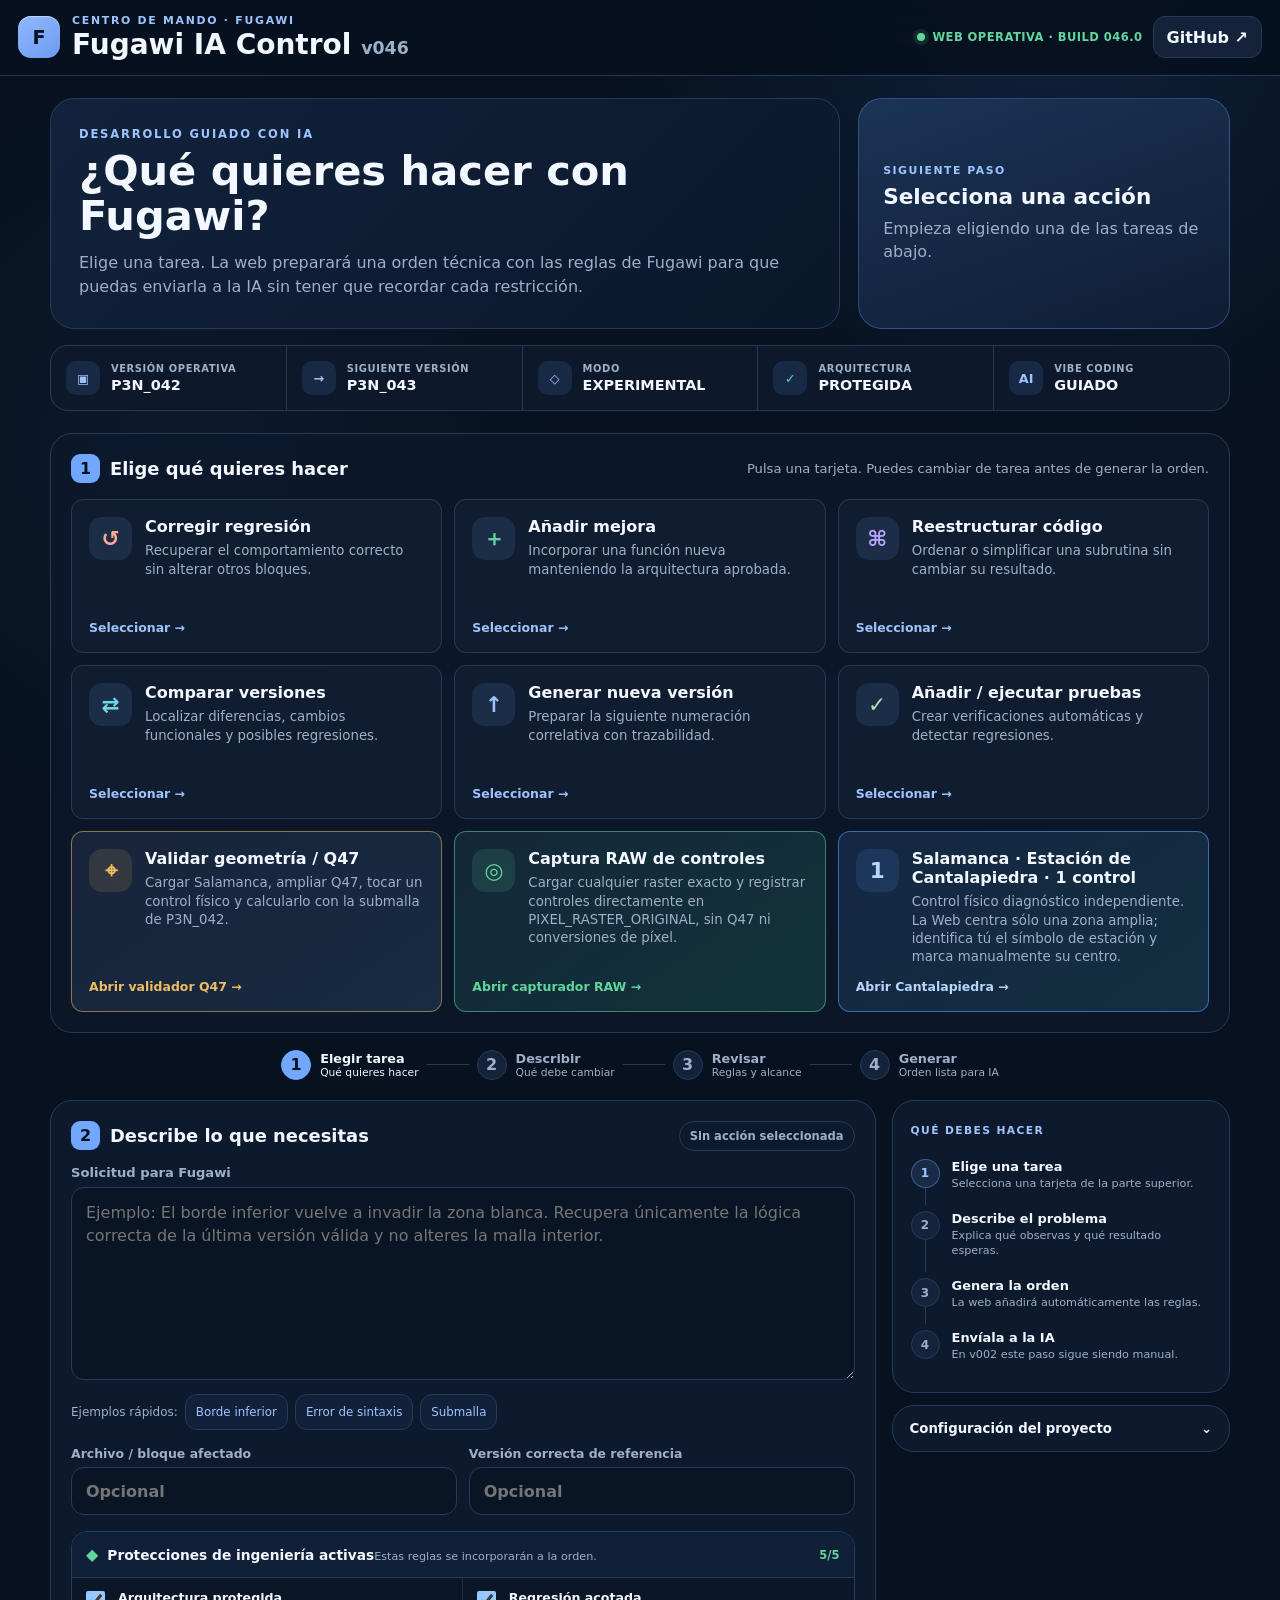
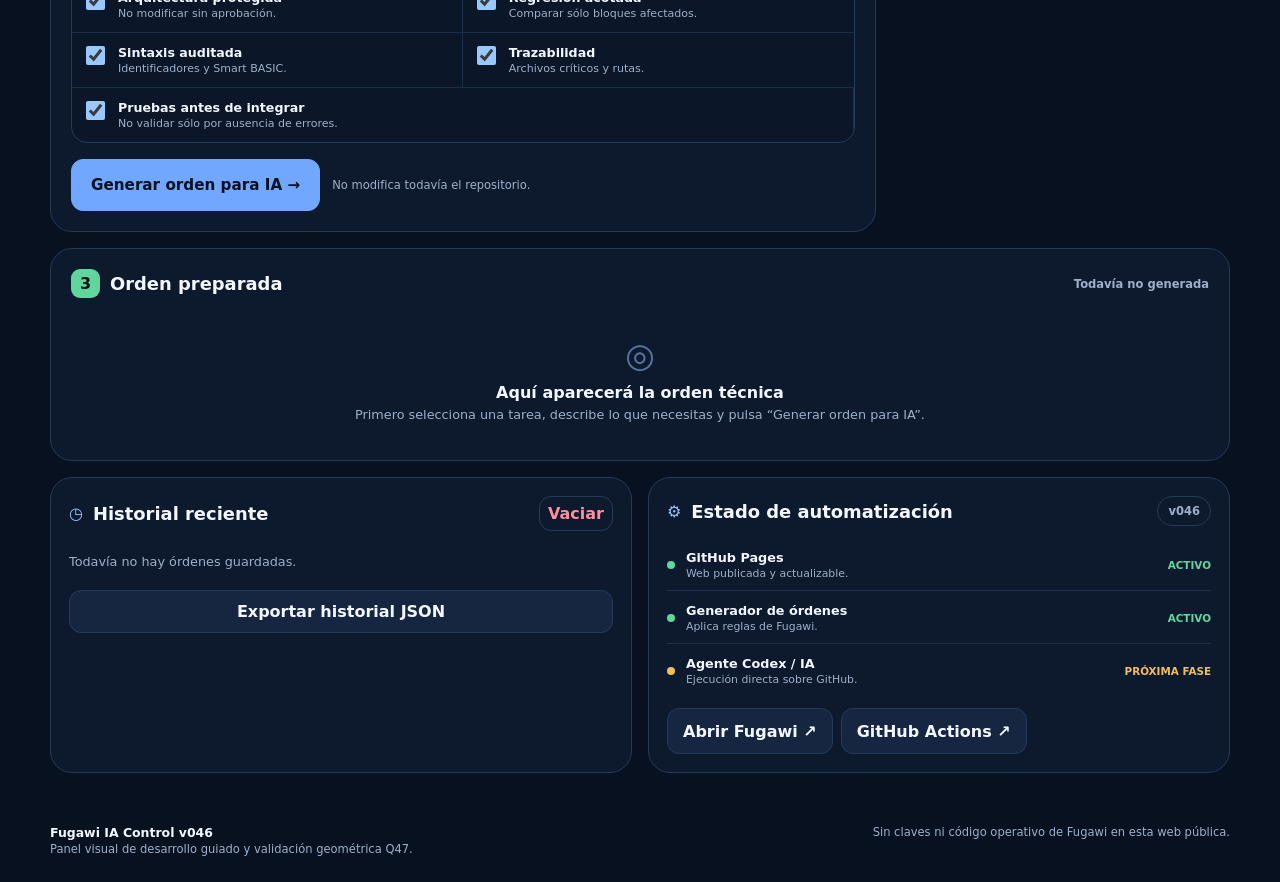
==== commit 52eb4172: "Elimina físicamente campañas antiguas de la interfaz v046" ====
--- a/index.html
+++ b/index.html
@@ -4,11 +4,11 @@
 <meta charset="utf-8">
 <meta name="viewport" content="width=device-width,initial-scale=1,viewport-fit=cover">
 <meta name="theme-color" content="#0b1220">
-<title>Fugawi IA Control v045</title>
+<title>Fugawi IA Control v046</title>
 <link rel="manifest" href="./manifest.webmanifest">
-<link rel="stylesheet" href="./styles.css?v=045">
-<link rel="stylesheet" href="./q47.css?v=045">
-<link rel="stylesheet" href="./raw.css?v=045">
+<link rel="stylesheet" href="./styles.css?v=046">
+<link rel="stylesheet" href="./q47.css?v=046">
+<link rel="stylesheet" href="./raw.css?v=046">
 </head>
 <body>
 <header class="topbar">
@@ -16,11 +16,11 @@
     <div class="brand-mark">F</div>
     <div>
       <div class="eyebrow">CENTRO DE MANDO · FUGAWI</div>
-      <h1>Fugawi IA Control <span>v045</span></h1>
+      <h1>Fugawi IA Control <span>v046</span></h1>
     </div>
   </div>
   <div class="top-actions">
-    <span class="live-dot"><i></i> WEB OPERATIVA · BUILD 045.0</span>
+    <span class="live-dot"><i></i> WEB OPERATIVA · BUILD 046.0</span>
     <button id="openRepoTopBtn" class="icon-button" title="Abrir repositorio Fugawi">GitHub ↗</button>
   </div>
 </header>
@@ -121,72 +121,6 @@
         <span class="action-symbol">1</span>
         <span class="action-text"><strong>Salamanca · Estación de Cantalapiedra · 1 control</strong><small>Control físico diagnóstico independiente. La Web centra sólo una zona amplia; identifica tú el símbolo de estación y marca manualmente su centro.</small></span>
         <span class="action-cta">Abrir Cantalapiedra →</span>
-      </button>
-
-      <button class="q47-launch-card raw-launch-card raw-granada-launch-card" id="rawBarcelonaVansaSegreEntryBtn" type="button" hidden>
-        <span class="action-symbol">1</span>
-        <span class="action-text"><strong>Barcelona · Vansa–Segre · NUEVO CONTROL</strong><small>Unión de ambos ríos al norte de Organyà. Referencia IGN congelada; selección manual y exportación 1/1.</small></span>
-        <span class="action-cta">Abrir Vansa–Segre →</span>
-      </button>
-
-      <button class="q47-launch-card raw-launch-card raw-granada-launch-card" id="rawGranadaEntryBtn" type="button" hidden>
-        <span class="action-symbol">6</span>
-        <span class="action-text"><strong>Granada · 6 controles IGN/PNOA</strong><small>Campaña guiada y secuencial para capturar seis controles físicos independientes sobre GRANADA 3_6.PNG, conservando PIXEL_RASTER_ORIGINAL.</small></span>
-        <span class="action-cta">Abrir campaña Granada →</span>
-      </button>
-
-      <button class="q47-launch-card raw-launch-card raw-granada-launch-card" id="rawBarcelonaClearEntryBtn" type="button" hidden>
-        <span class="action-symbol">3</span>
-        <span class="action-text"><strong>Barcelona · prueba de 4 pueblos</strong><small>Prueba exploratoria con cuatro pueblos rurales alejados de ciudades principales. Las referencias IGN/PNOA quedan fijadas antes de la captura; la Web sólo centra zonas amplias sin cruceta automática.</small></span>
-        <span class="action-cta">Abrir prueba de 4 pueblos →</span>
-      </button>
-
-      <button class="q47-launch-card raw-launch-card raw-granada-launch-card" id="rawBarcelonaCamarasaEntryBtn" type="button" hidden>
-        <span class="action-symbol">1</span>
-        <span class="action-text"><strong>Barcelona · Camarasa R2 · 1 control</strong><small>Recaptura única sobre el raster canónico 9208×6906. La referencia oficial está congelada; la Web sólo centra una zona amplia y exige selección manual.</small></span>
-        <span class="action-cta">Abrir Camarasa R2 →</span>
-      </button>
-
-      <button class="q47-launch-card raw-launch-card raw-granada-launch-card" id="rawBarcelonaSantQuirzeEntryBtn" type="button" hidden>
-        <span class="action-symbol">1</span>
-        <span class="action-text"><strong>Barcelona · Sant Quirze de Besora · 1 control</strong><small>Puente ferroviario histórico sobre el río Ter. Referencia oficial congelada; selección final manual sobre el raster canónico 9208×6906.</small></span>
-        <span class="action-cta">Abrir Sant Quirze →</span>
-      </button>
-
-      <button class="q47-launch-card raw-launch-card raw-granada-launch-card" id="rawBarcelonaBalsarenyEntryBtn" type="button" hidden>
-        <span class="action-symbol">1</span>
-        <span class="action-text"><strong>Barcelona · Balsareny · Pont del Riu · 1 control</strong><small>Puente histórico de piedra sobre el Llobregat, localizado primero en IGN/PNOA. Selección final manual sobre el raster canónico 9208×6906.</small></span>
-        <span class="action-cta">Abrir Balsareny →</span>
-      </button>
-
-      <button class="q47-launch-card raw-launch-card raw-granada-launch-card" id="rawBarcelonaGironellaEntryBtn" type="button" hidden>
-        <span class="action-symbol">1</span>
-        <span class="action-text"><strong>Barcelona · Gironella · Pont del Carrilet · 1 control</strong><small>Puente del antiguo carrilet sobre la riera de Clarà, localizado primero en IGN/PNOA y documentación oficial. Selección final manual sobre RAW9208.</small></span>
-        <span class="action-cta">Abrir Gironella →</span>
-      </button>
-
-      <button class="q47-launch-card raw-launch-card raw-granada-launch-card" id="rawBarcelonaVilomaraEntryBtn" type="button" hidden>
-        <span class="action-symbol">1</span>
-        <span class="action-text"><strong>Barcelona · Pont Vell de Vilomara · 1 control</strong><small>Puente histórico sobre el Llobregat, verificado primero en IGN/PNOA y en el raster histórico. Selección final manual sobre RAW9208.</small></span>
-        <span class="action-cta">Abrir Pont Vell →</span>
-      </button>
-
-      <button class="q47-launch-card raw-launch-card raw-granada-launch-card" id="rawBarcelonaOlianaEntryBtn" type="button" hidden>
-        <span class="action-symbol">1</span>
-        <span class="action-text"><strong>Barcelona · Presa de Oliana · 1 control</strong><small>Presa histórica y claramente visible en el raster, localizada primero en IGN/PNOA. Selección final manual sobre RAW9208.</small></span>
-        <span class="action-cta">Abrir Oliana →</span>
-      </button>
-
-      <button class="q47-launch-card raw-launch-card raw-granada-launch-card" id="rawBarcelonaTerradetsEntryBtn" type="button" hidden>
-        <span class="action-symbol">1</span>
-        <span class="action-text"><strong>Barcelona · Presa de Terradets · 1 control</strong><small>Presa histórica claramente distinguible en el cierre sur del embalse. Referencia oficial congelada antes de la captura.</small></span>
-        <span class="action-cta">Abrir Terradets →</span>
-      </button>
-
-      <button class="q47-launch-card raw-launch-card raw-granada-launch-card" id="rawBarcelonaSantLlorencEntryBtn" type="button" disabled hidden>
-        <span class="action-symbol">1</span>
-        <span class="action-text"><strong>Barcelona · Presa de Sant Llorenç de Montgai · 1 control</strong><small>Campaña descartada para nuevas capturas. Utiliza Vansa–Segre; los registros anteriores se conservan.</small></span>
-        <span class="action-cta">Descartada</span>
       </button>
     </div>
   </section>
@@ -324,17 +258,6 @@
       <span class="raw-gesture-hint">1 dedo = mover · 2 dedos = zoom · toque = seleccionar</span>
       <button id="rawNewSessionBtn" class="secondary q47-new-test" type="button">Nueva sesión RAW</button>
       <button id="rawSalamancaCantalapiedraCampaignBtn" class="secondary raw-campaign-start" type="button">Salamanca · Cantalapiedra · 1 punto</button>
-      <button id="rawBarcelonaVansaSegreCampaignBtn" class="secondary raw-campaign-start" type="button" hidden>Barcelona · Vansa–Segre · 1 punto</button>
-      <button id="rawGranadaCampaignBtn" class="secondary raw-campaign-start" type="button" hidden>Campaña Granada 6 puntos</button>
-      <button id="rawBarcelonaClearCampaignBtn" class="secondary raw-campaign-start" type="button" hidden>Barcelona · prueba de 4 pueblos</button>
-      <button id="rawBarcelonaCamarasaCampaignBtn" class="secondary raw-campaign-start" type="button" hidden>Barcelona · Camarasa R2 · 1 punto</button>
-      <button id="rawBarcelonaSantQuirzeCampaignBtn" class="secondary raw-campaign-start" type="button" hidden>Barcelona · Sant Quirze · 1 punto</button>
-      <button id="rawBarcelonaBalsarenyCampaignBtn" class="secondary raw-campaign-start" type="button" hidden>Barcelona · Balsareny · 1 punto</button>
-      <button id="rawBarcelonaGironellaCampaignBtn" class="secondary raw-campaign-start" type="button" hidden>Barcelona · Gironella · 1 punto</button>
-      <button id="rawBarcelonaVilomaraCampaignBtn" class="secondary raw-campaign-start" type="button" hidden>Barcelona · Pont Vell · 1 punto</button>
-      <button id="rawBarcelonaOlianaCampaignBtn" class="secondary raw-campaign-start" type="button" hidden>Barcelona · Oliana · 1 punto</button>
-      <button id="rawBarcelonaTerradetsCampaignBtn" class="secondary raw-campaign-start" type="button" hidden>Barcelona · Terradets · 1 punto</button>
-      <button id="rawBarcelonaSantLlorencCampaignBtn" class="secondary raw-campaign-start" type="button" disabled hidden>Barcelona · Sant Llorenç · 1 punto</button>
       <span class="q47-raster-meta" id="rawRasterMeta">Raster no cargado · el archivo permanece en este iPad</span>
       <span class="q47-legend"><i></i> cruceta roja = píxel RAW seleccionado</span>
     </div>
@@ -473,7 +396,7 @@
           <tbody id="rawControlRows"></tbody>
         </table>
       </div>
-      <p class="q47-privacy">El raster permanece local en el navegador. La v045 incorpora Vansa–Segre: captura manual sobre el original, ajuste fino y exportación tras aceptar el control.</p>
+      <p class="q47-privacy">El raster permanece local en el navegador. La v046 incorpora Vansa–Segre: captura manual sobre el original, ajuste fino y exportación tras aceptar el control.</p>
     </div>
   </section>
 
@@ -601,7 +524,7 @@
     <div class="card-simple">
       <div class="section-title compact">
         <div><span class="mini-icon">⚙</span><h2>Estado de automatización</h2></div>
-        <span class="phase-pill">v045</span>
+        <span class="phase-pill">v046</span>
       </div>
       <div class="automation-list">
         <div><span class="auto-dot ok"></span><p><strong>GitHub Pages</strong><small>Web publicada y actualizable.</small></p><b>ACTIVO</b></div>
@@ -617,11 +540,11 @@
 </main>
 
 <footer>
-  <div><strong>Fugawi IA Control v045</strong><span>Panel visual de desarrollo guiado y validación geométrica Q47.</span></div>
+  <div><strong>Fugawi IA Control v046</strong><span>Panel visual de desarrollo guiado y validación geométrica Q47.</span></div>
   <span>Sin claves ni código operativo de Fugawi en esta web pública.</span>
 </footer>
-<script src="./app.js?v=045"></script>
-<script src="./q47.js?v=045"></script>
-<script src="./raw.js?v=045"></script>
+<script src="./app.js?v=046"></script>
+<script src="./q47.js?v=046"></script>
+<script src="./raw.js?v=046"></script>
 </body>
 </html>
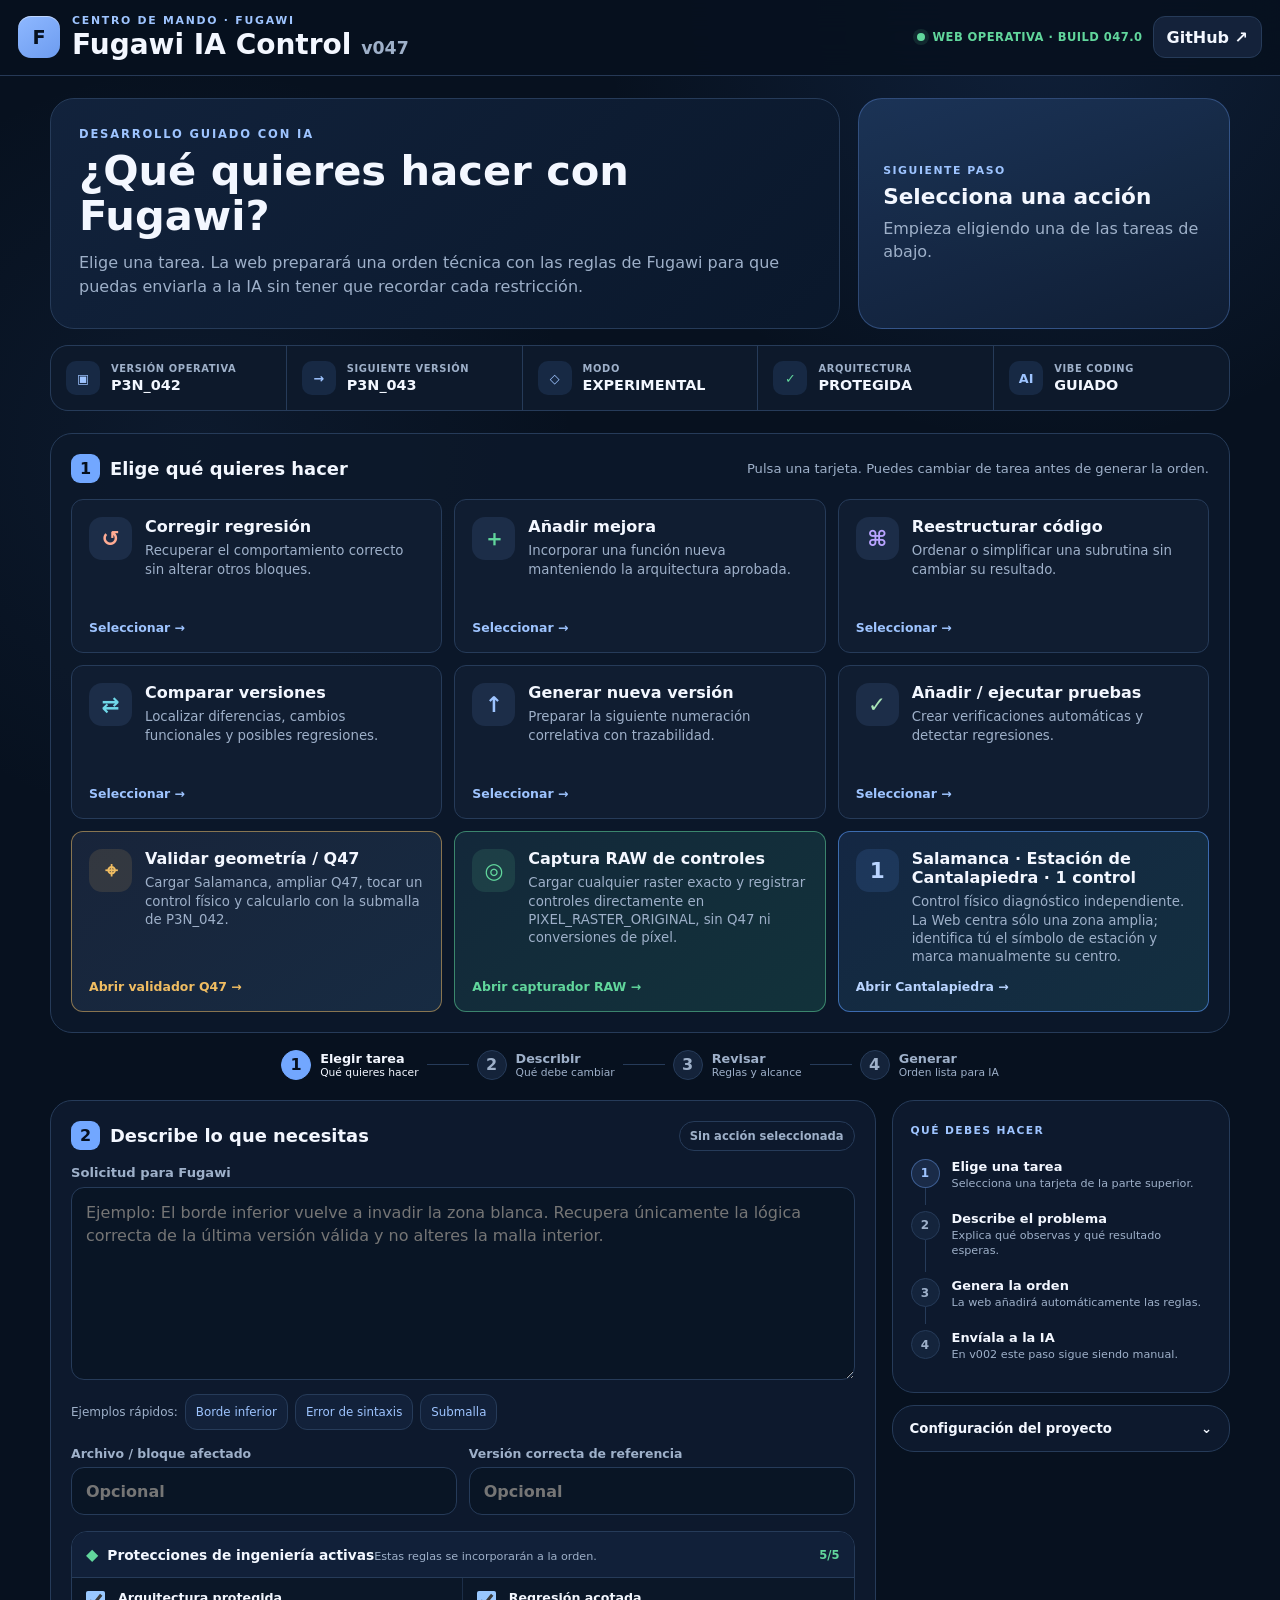
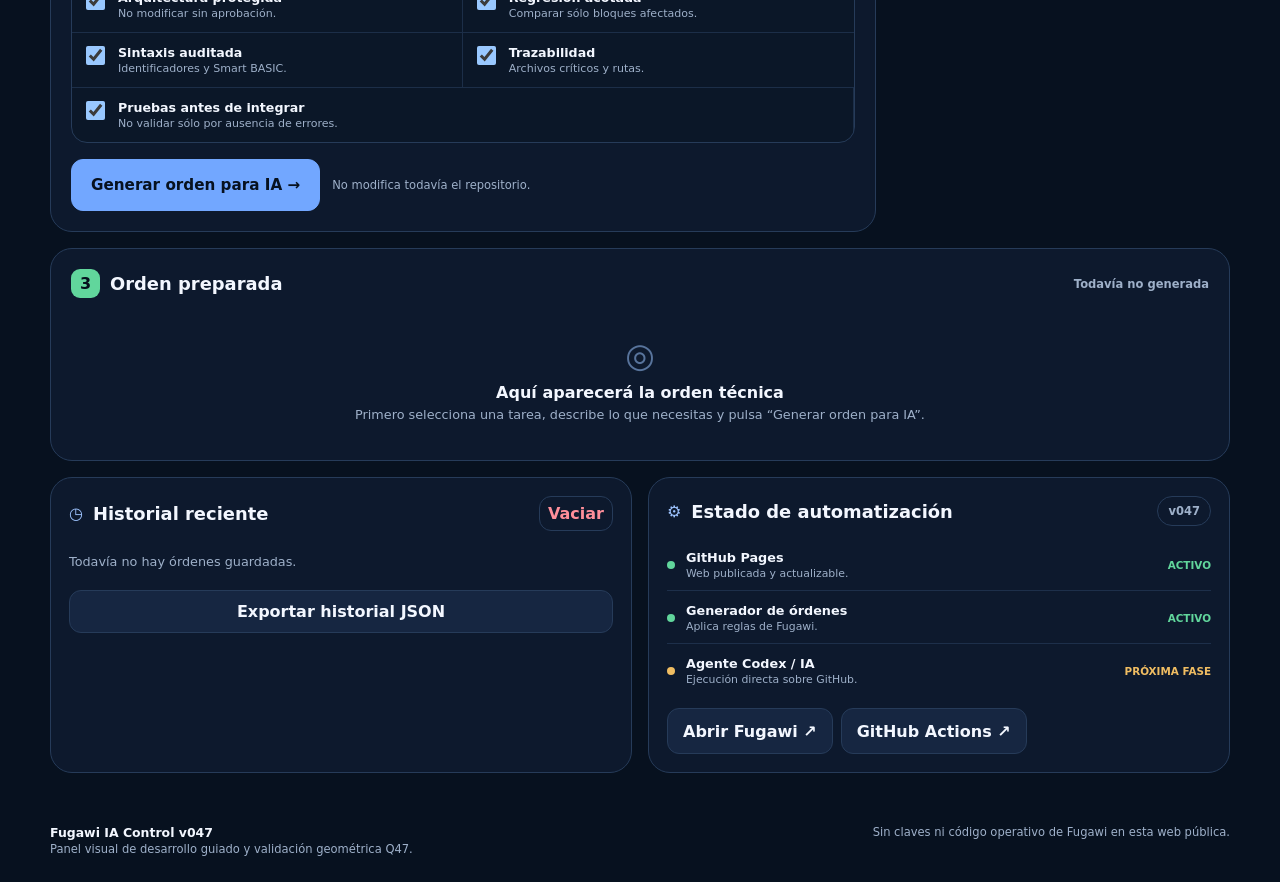
==== commit 0539616e: "Restaura controles de ajuste visibles y promueve v047" ====
--- a/index.html
+++ b/index.html
@@ -4,11 +4,11 @@
 <meta charset="utf-8">
 <meta name="viewport" content="width=device-width,initial-scale=1,viewport-fit=cover">
 <meta name="theme-color" content="#0b1220">
-<title>Fugawi IA Control v046</title>
+<title>Fugawi IA Control v047</title>
 <link rel="manifest" href="./manifest.webmanifest">
-<link rel="stylesheet" href="./styles.css?v=046">
-<link rel="stylesheet" href="./q47.css?v=046">
-<link rel="stylesheet" href="./raw.css?v=046">
+<link rel="stylesheet" href="./styles.css?v=047">
+<link rel="stylesheet" href="./q47.css?v=047">
+<link rel="stylesheet" href="./raw.css?v=047">
 </head>
 <body>
 <header class="topbar">
@@ -16,11 +16,11 @@
     <div class="brand-mark">F</div>
     <div>
       <div class="eyebrow">CENTRO DE MANDO · FUGAWI</div>
-      <h1>Fugawi IA Control <span>v046</span></h1>
+      <h1>Fugawi IA Control <span>v047</span></h1>
     </div>
   </div>
   <div class="top-actions">
-    <span class="live-dot"><i></i> WEB OPERATIVA · BUILD 046.0</span>
+    <span class="live-dot"><i></i> WEB OPERATIVA · BUILD 047.0</span>
     <button id="openRepoTopBtn" class="icon-button" title="Abrir repositorio Fugawi">GitHub ↗</button>
   </div>
 </header>
@@ -262,8 +262,8 @@
       <span class="q47-legend"><i></i> cruceta roja = píxel RAW seleccionado</span>
     </div>
 
-    <div class="raw-quick-nudge" id="rawQuickNudge" aria-label="Ajuste rápido de cruceta">
-      <strong>AJUSTE RÁPIDO ±1 px</strong>
+    <div class="raw-quick-nudge raw-quick-nudge-v047" id="rawQuickNudge" aria-label="Ajuste rápido de cruceta">
+      <strong>AJUSTE DE POSICIÓN ±1 px</strong>
       <div class="raw-quick-nudge-pad">
         <button id="rawQuickUpBtn" class="secondary up" type="button" title="1 píxel arriba">↑</button>
         <button id="rawQuickLeftBtn" class="secondary left" type="button" title="1 píxel izquierda">←</button>
@@ -396,7 +396,7 @@
           <tbody id="rawControlRows"></tbody>
         </table>
       </div>
-      <p class="q47-privacy">El raster permanece local en el navegador. La v046 incorpora Vansa–Segre: captura manual sobre el original, ajuste fino y exportación tras aceptar el control.</p>
+      <p class="q47-privacy">El raster permanece local en el navegador. La v047 incorpora Vansa–Segre: captura manual sobre el original, ajuste fino y exportación tras aceptar el control.</p>
     </div>
   </section>
 
@@ -524,7 +524,7 @@
     <div class="card-simple">
       <div class="section-title compact">
         <div><span class="mini-icon">⚙</span><h2>Estado de automatización</h2></div>
-        <span class="phase-pill">v046</span>
+        <span class="phase-pill">v047</span>
       </div>
       <div class="automation-list">
         <div><span class="auto-dot ok"></span><p><strong>GitHub Pages</strong><small>Web publicada y actualizable.</small></p><b>ACTIVO</b></div>
@@ -540,11 +540,11 @@
 </main>
 
 <footer>
-  <div><strong>Fugawi IA Control v046</strong><span>Panel visual de desarrollo guiado y validación geométrica Q47.</span></div>
+  <div><strong>Fugawi IA Control v047</strong><span>Panel visual de desarrollo guiado y validación geométrica Q47.</span></div>
   <span>Sin claves ni código operativo de Fugawi en esta web pública.</span>
 </footer>
-<script src="./app.js?v=046"></script>
-<script src="./q47.js?v=046"></script>
-<script src="./raw.js?v=046"></script>
+<script src="./app.js?v=047"></script>
+<script src="./q47.js?v=047"></script>
+<script src="./raw.js?v=047"></script>
 </body>
 </html>
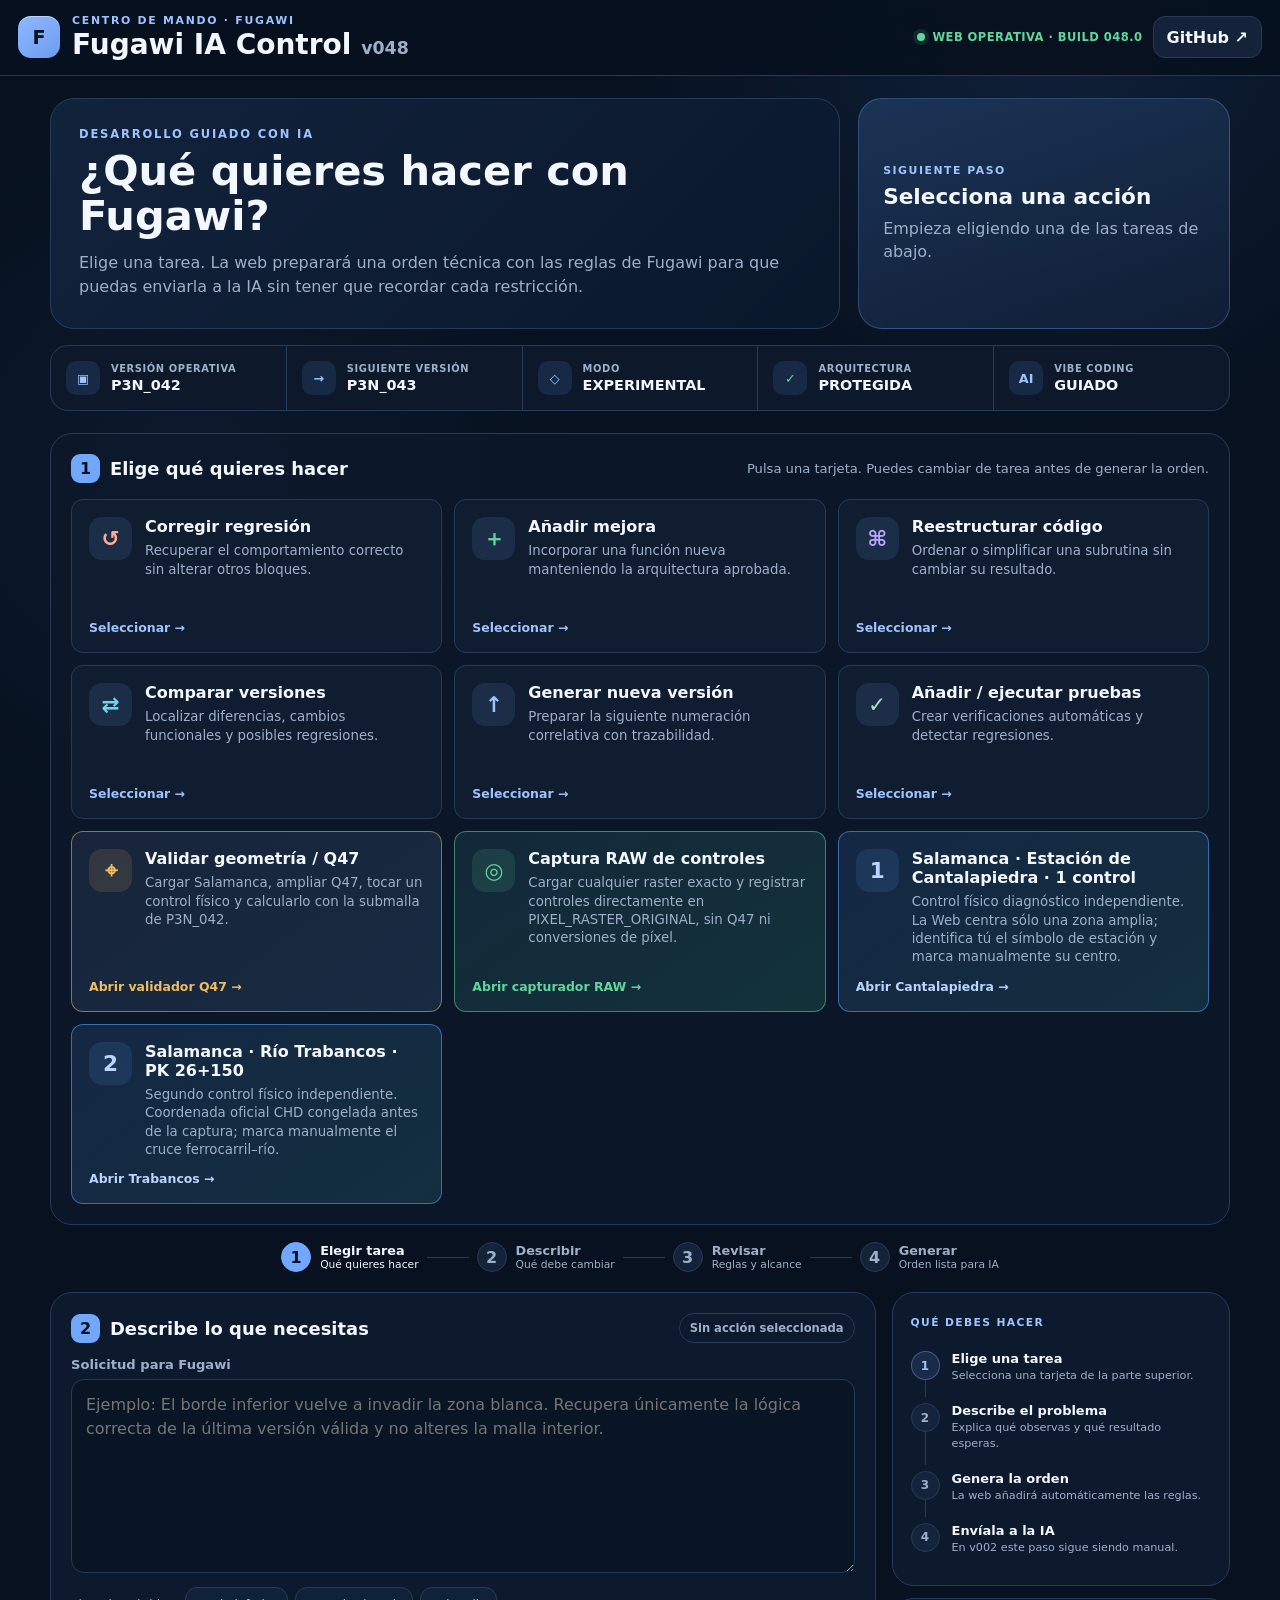
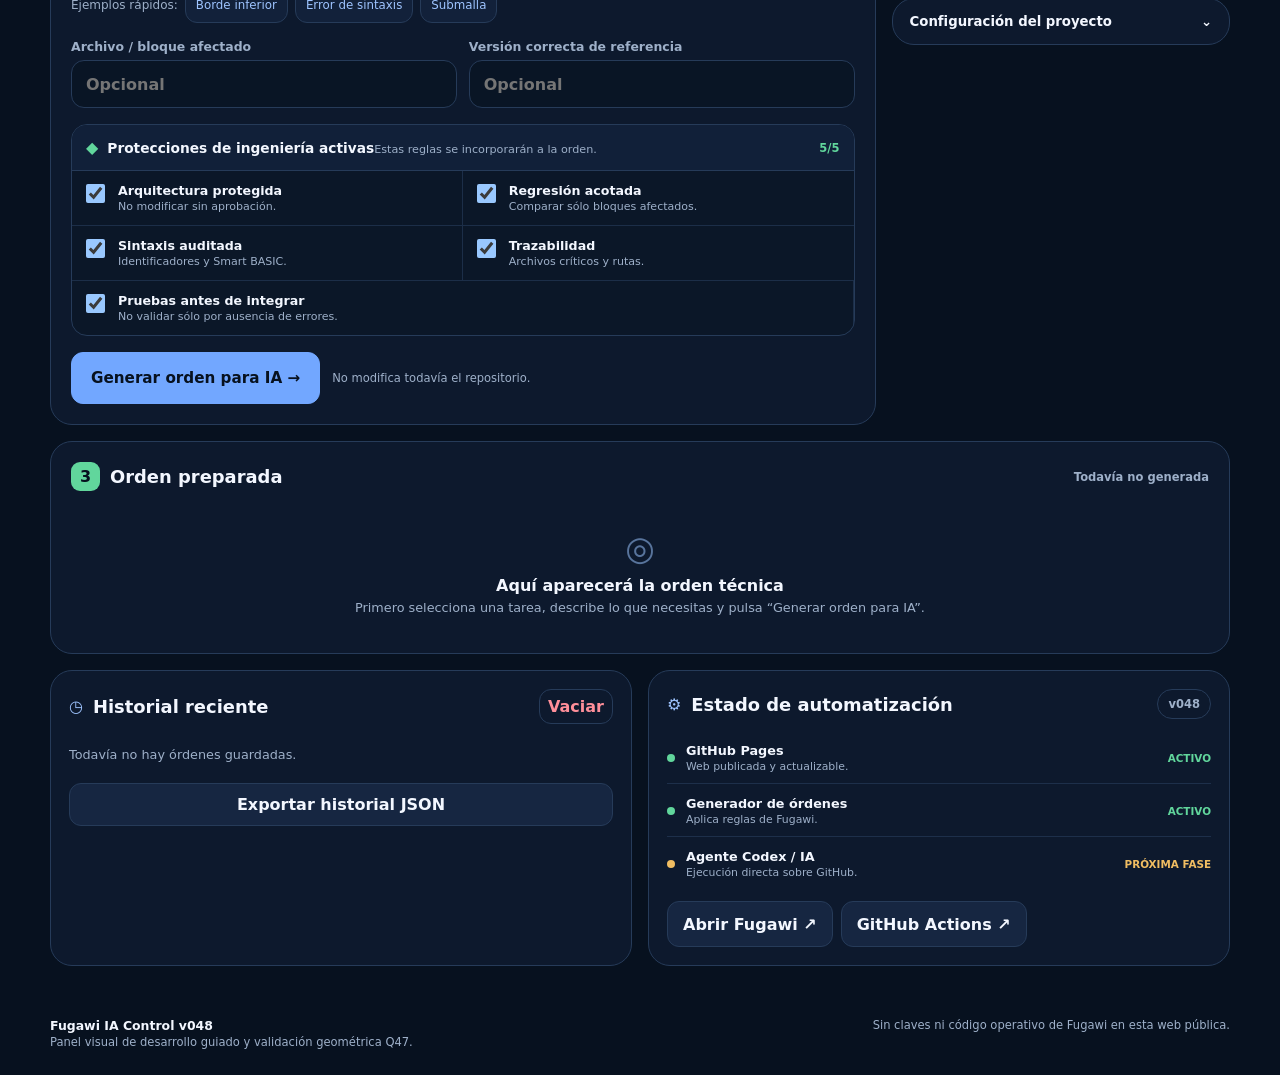
==== commit 64bc623d: "Expone campaña Trabancos en Fugawi IA Control v048" ====
--- a/index.html
+++ b/index.html
@@ -4,11 +4,11 @@
 <meta charset="utf-8">
 <meta name="viewport" content="width=device-width,initial-scale=1,viewport-fit=cover">
 <meta name="theme-color" content="#0b1220">
-<title>Fugawi IA Control v047</title>
+<title>Fugawi IA Control v048</title>
 <link rel="manifest" href="./manifest.webmanifest">
-<link rel="stylesheet" href="./styles.css?v=047">
-<link rel="stylesheet" href="./q47.css?v=047">
-<link rel="stylesheet" href="./raw.css?v=047">
+<link rel="stylesheet" href="./styles.css?v=048">
+<link rel="stylesheet" href="./q47.css?v=048">
+<link rel="stylesheet" href="./raw.css?v=048">
 </head>
 <body>
 <header class="topbar">
@@ -16,11 +16,11 @@
     <div class="brand-mark">F</div>
     <div>
       <div class="eyebrow">CENTRO DE MANDO · FUGAWI</div>
-      <h1>Fugawi IA Control <span>v047</span></h1>
+      <h1>Fugawi IA Control <span>v048</span></h1>
     </div>
   </div>
   <div class="top-actions">
-    <span class="live-dot"><i></i> WEB OPERATIVA · BUILD 047.0</span>
+    <span class="live-dot"><i></i> WEB OPERATIVA · BUILD 048.0</span>
     <button id="openRepoTopBtn" class="icon-button" title="Abrir repositorio Fugawi">GitHub ↗</button>
   </div>
 </header>
@@ -121,6 +121,12 @@
         <span class="action-symbol">1</span>
         <span class="action-text"><strong>Salamanca · Estación de Cantalapiedra · 1 control</strong><small>Control físico diagnóstico independiente. La Web centra sólo una zona amplia; identifica tú el símbolo de estación y marca manualmente su centro.</small></span>
         <span class="action-cta">Abrir Cantalapiedra →</span>
+      </button>
+
+      <button class="q47-launch-card raw-launch-card raw-granada-launch-card" id="rawSalamancaTrabancosEntryBtn" type="button">
+        <span class="action-symbol">2</span>
+        <span class="action-text"><strong>Salamanca · Río Trabancos · PK 26+150</strong><small>Segundo control físico independiente. Coordenada oficial CHD congelada antes de la captura; marca manualmente el cruce ferrocarril–río.</small></span>
+        <span class="action-cta">Abrir Trabancos →</span>
       </button>
     </div>
   </section>
@@ -258,11 +264,12 @@
       <span class="raw-gesture-hint">1 dedo = mover · 2 dedos = zoom · toque = seleccionar</span>
       <button id="rawNewSessionBtn" class="secondary q47-new-test" type="button">Nueva sesión RAW</button>
       <button id="rawSalamancaCantalapiedraCampaignBtn" class="secondary raw-campaign-start" type="button">Salamanca · Cantalapiedra · 1 punto</button>
+      <button id="rawSalamancaTrabancosCampaignBtn" class="secondary raw-campaign-start" type="button">Salamanca · Trabancos PK 26+150 · 1 punto</button>
       <span class="q47-raster-meta" id="rawRasterMeta">Raster no cargado · el archivo permanece en este iPad</span>
       <span class="q47-legend"><i></i> cruceta roja = píxel RAW seleccionado</span>
     </div>
 
-    <div class="raw-quick-nudge raw-quick-nudge-v047" id="rawQuickNudge" aria-label="Ajuste rápido de cruceta">
+    <div class="raw-quick-nudge raw-quick-nudge-v048" id="rawQuickNudge" aria-label="Ajuste rápido de cruceta">
       <strong>AJUSTE DE POSICIÓN ±1 px</strong>
       <div class="raw-quick-nudge-pad">
         <button id="rawQuickUpBtn" class="secondary up" type="button" title="1 píxel arriba">↑</button>
@@ -396,7 +403,7 @@
           <tbody id="rawControlRows"></tbody>
         </table>
       </div>
-      <p class="q47-privacy">El raster permanece local en el navegador. La v047 incorpora Vansa–Segre: captura manual sobre el original, ajuste fino y exportación tras aceptar el control.</p>
+      <p class="q47-privacy">El raster permanece local en el navegador. La v048 incorpora el segundo control independiente de Salamanca en el puente del río Trabancos, sin modificar malla, RET89 ni cuadriláteros.</p>
     </div>
   </section>
 
@@ -524,7 +531,7 @@
     <div class="card-simple">
       <div class="section-title compact">
         <div><span class="mini-icon">⚙</span><h2>Estado de automatización</h2></div>
-        <span class="phase-pill">v047</span>
+        <span class="phase-pill">v048</span>
       </div>
       <div class="automation-list">
         <div><span class="auto-dot ok"></span><p><strong>GitHub Pages</strong><small>Web publicada y actualizable.</small></p><b>ACTIVO</b></div>
@@ -540,11 +547,11 @@
 </main>
 
 <footer>
-  <div><strong>Fugawi IA Control v047</strong><span>Panel visual de desarrollo guiado y validación geométrica Q47.</span></div>
+  <div><strong>Fugawi IA Control v048</strong><span>Panel visual de desarrollo guiado y validación geométrica Q47.</span></div>
   <span>Sin claves ni código operativo de Fugawi en esta web pública.</span>
 </footer>
-<script src="./app.js?v=047"></script>
-<script src="./q47.js?v=047"></script>
-<script src="./raw.js?v=047"></script>
+<script src="./app.js?v=048"></script>
+<script src="./q47.js?v=048"></script>
+<script src="./raw.js?v=048"></script>
 </body>
 </html>
--- a/raw.css
+++ b/raw.css
@@ -367,3 +367,37 @@
   line-height:1.4;
   text-align:center
 }
+
+
+/* v047 · ajuste ±1 px siempre visible y cómodo en iPad */
+.raw-quick-nudge-v047{
+  position:sticky;
+  top:82px;
+  z-index:30;
+  display:flex!important;
+  visibility:visible!important;
+}
+.raw-quick-nudge-v047 .raw-quick-nudge-pad button{
+  min-width:54px;
+  min-height:48px;
+  font-size:1.30rem;
+}
+.raw-nudge-dock:not([hidden]){
+  display:grid!important;
+  visibility:visible!important;
+}
+.raw-nudge-dock .raw-nudge-map button{
+  min-width:54px;
+  min-height:48px;
+  font-size:1.30rem;
+}
+@media(max-width:1100px){
+  .raw-quick-nudge-v047{
+    position:sticky;
+    top:74px;
+    flex-wrap:wrap;
+  }
+  .raw-quick-nudge-v047>small{
+    width:100%;
+  }
+}
